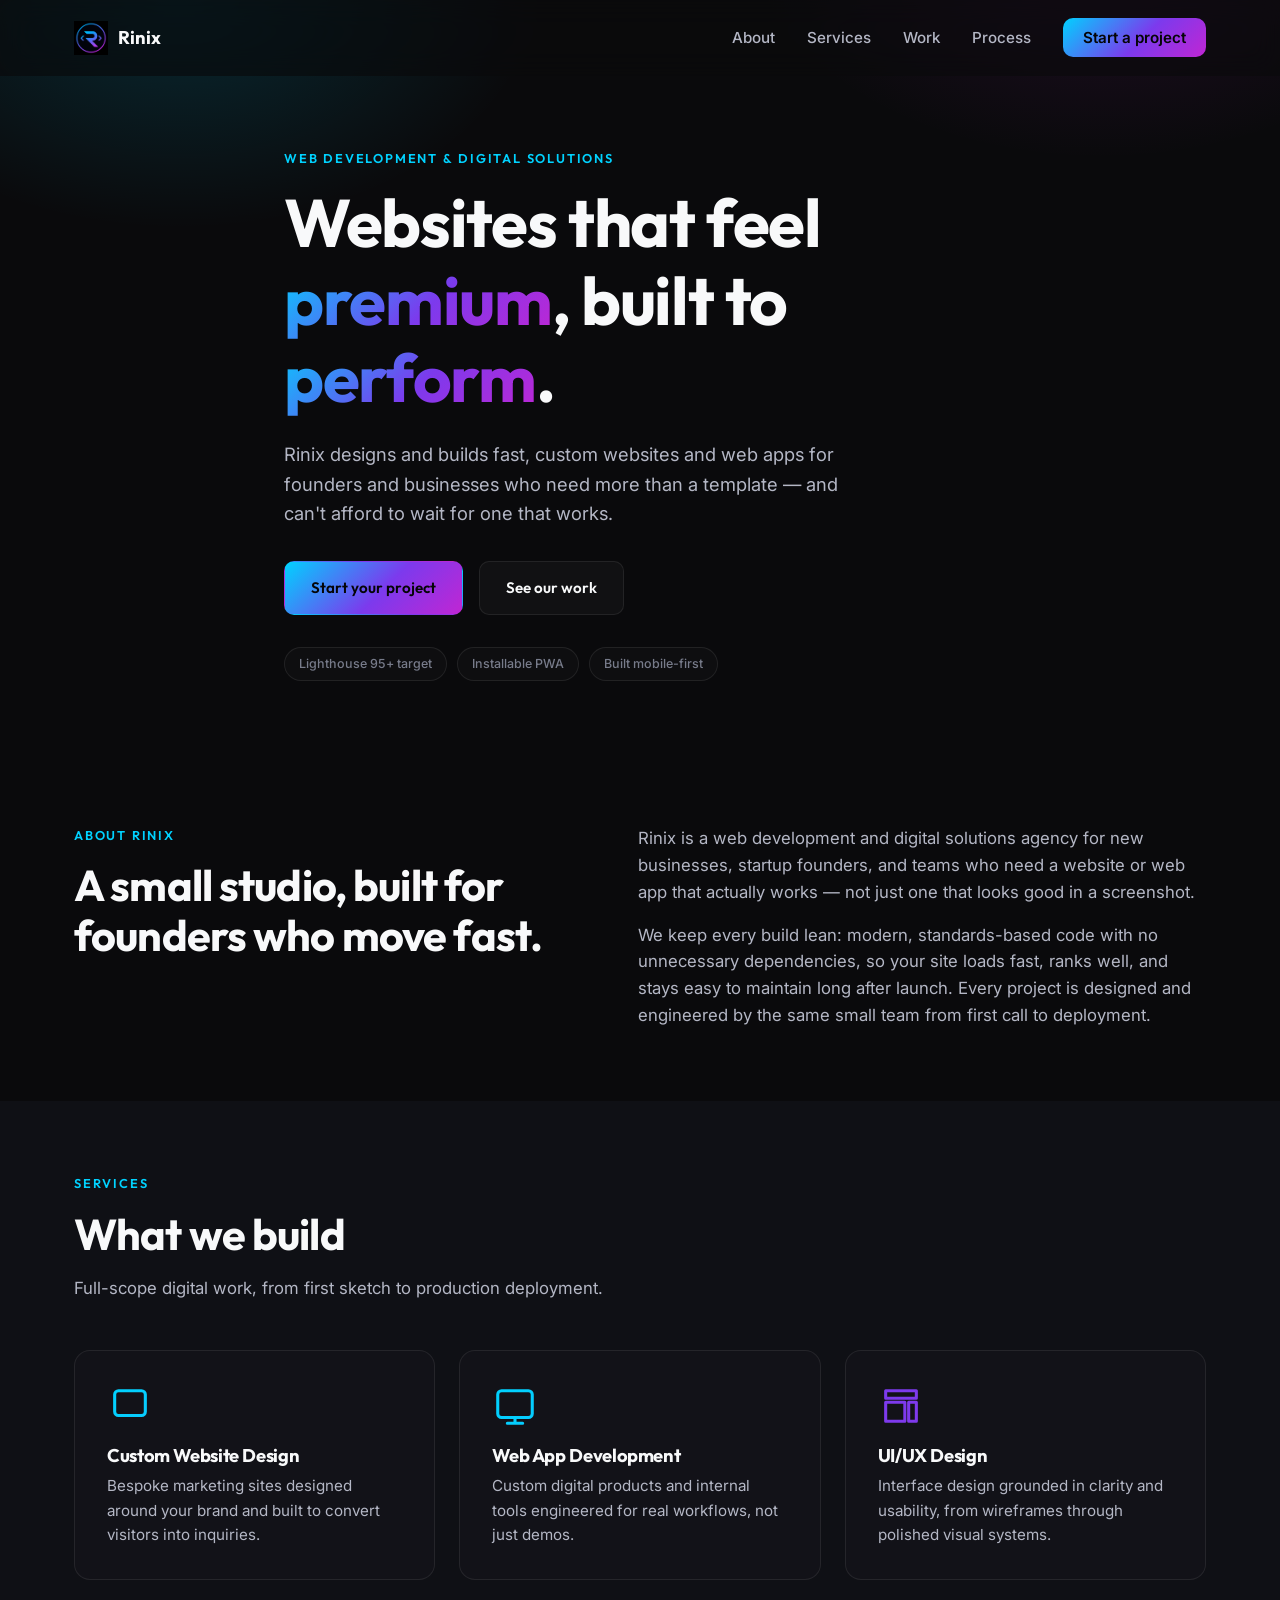
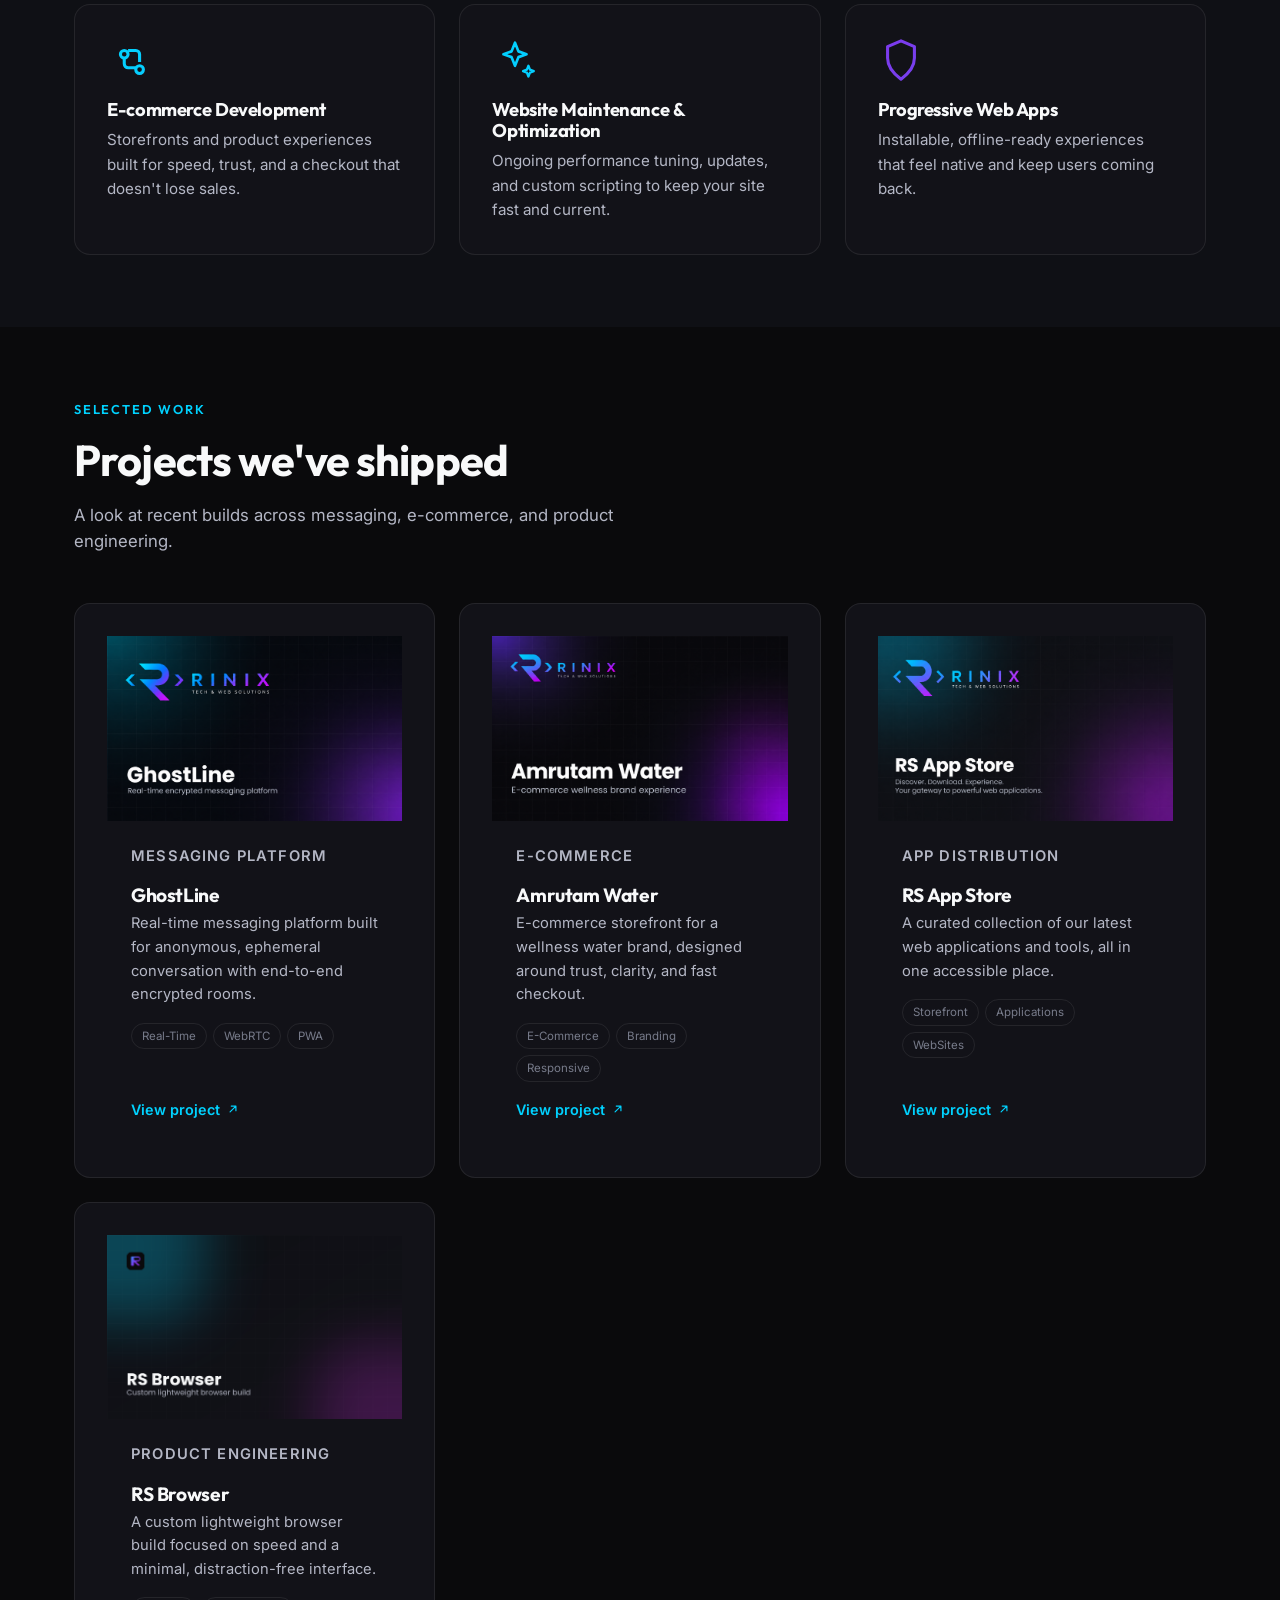
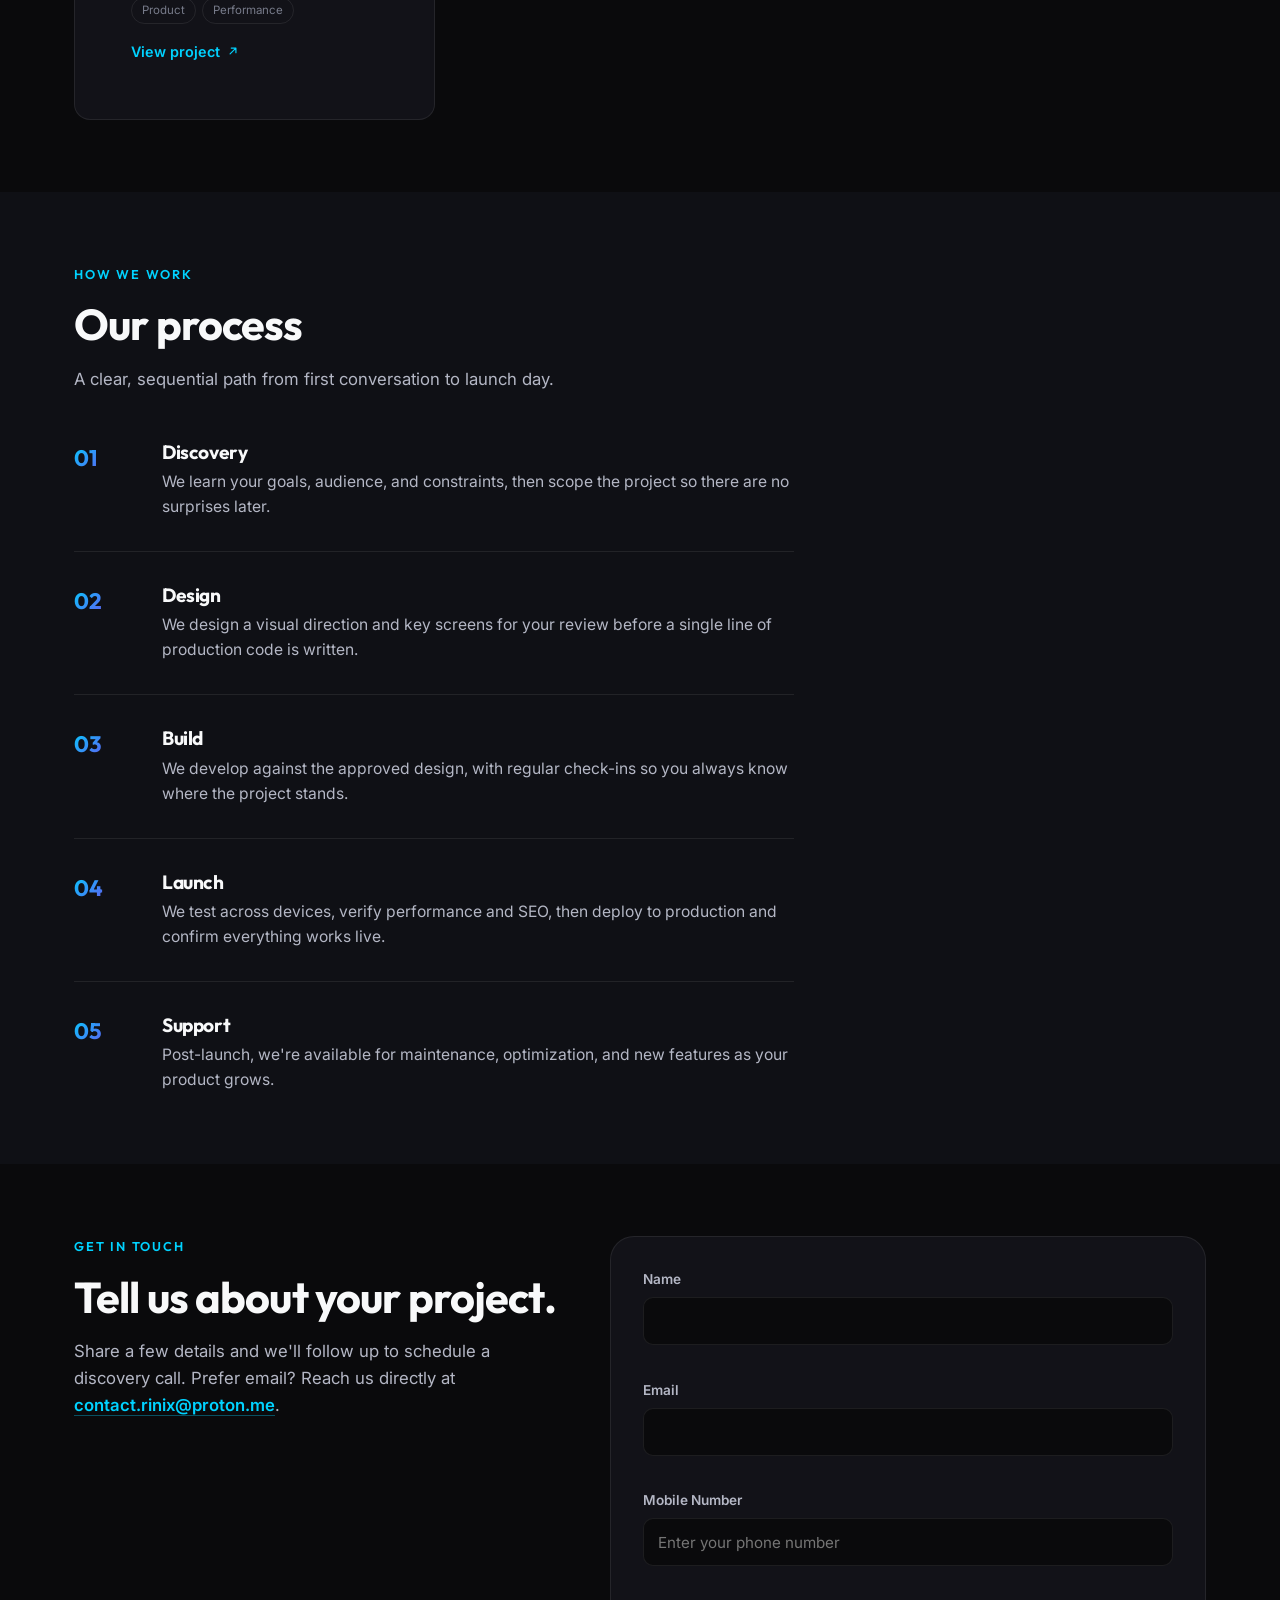
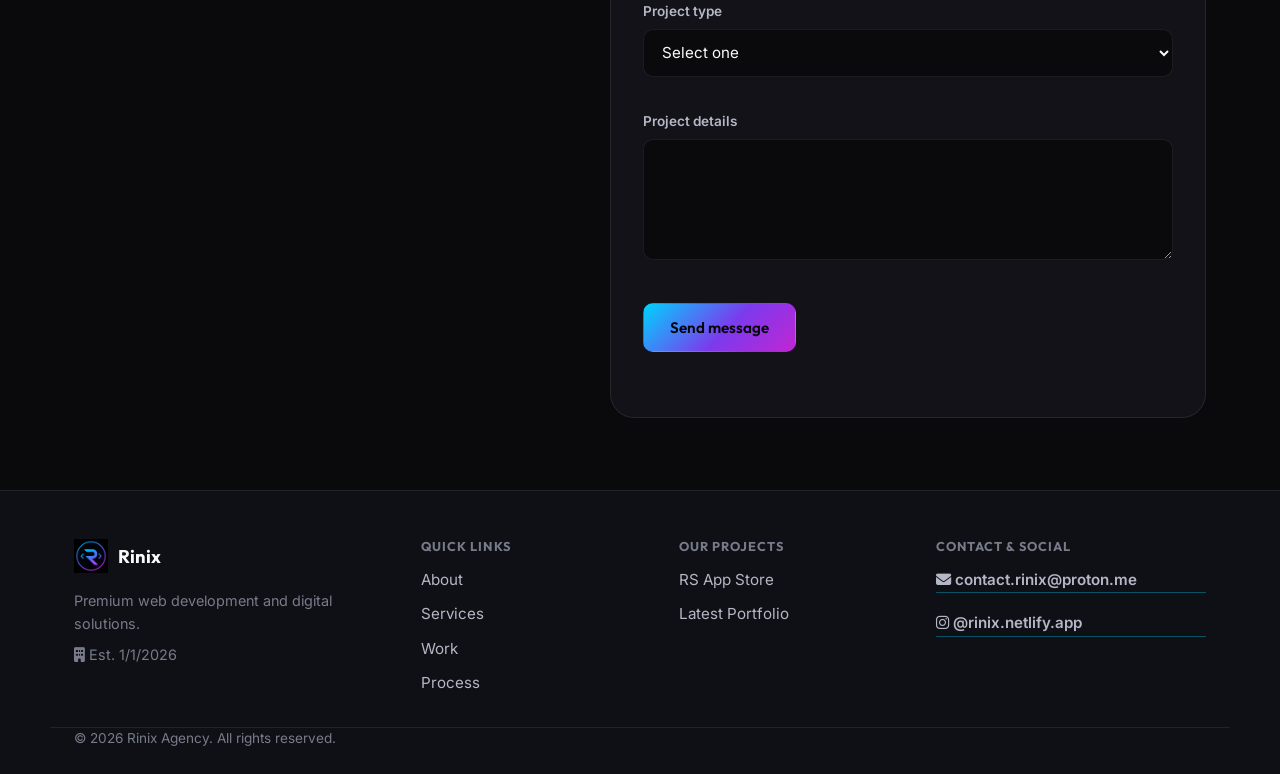
==== index.html @ cf81186e "Remove 'Home' link from navigation menu Removed the 'Home' link from the navigation menu." ====
<!DOCTYPE html>
<html lang="en">
<head>
<meta charset="UTF-8">
<meta name="viewport" content="width=device-width, initial-scale=1, viewport-fit=cover">
<title>Rinix Agency | Premium Web Development and Digital Solutions</title>
<meta name="description" content="Rinix builds premium websites, web apps, and digital products for startups and growing businesses. Custom design, fast builds, real results.">
<link rel="canonical" href="https://rinix.netlify.app/">
<meta name="theme-color" content="#0A0A0C">
<meta name="color-scheme" content="dark">
<meta name="robots" content="index, follow, max-image-preview:large">
<meta name="author" content="Rinix Agency">
<meta name="keywords" content="web development agency, custom web design, UI UX design, e-commerce development, web app development, website maintenance">

<!-- Open Graph -->
<meta property="og:type" content="website">
<meta property="og:title" content="Rinix Agency | Premium Web Development and Digital Solutions">
<meta property="og:description" content="Rinix builds premium websites, web apps, and digital products for startups and growing businesses. Custom design, fast builds, real results.">
<meta property="og:image" content="https://rinix.netlify.app/og-image.png">
<meta property="og:image:width" content="1200">
<meta property="og:image:height" content="630">
<meta property="og:url" content="https://rinix.netlify.app/">
<meta property="og:site_name" content="Rinix Agency">

<!-- Twitter -->
<meta name="twitter:card" content="summary_large_image">
<meta name="twitter:title" content="Rinix Agency | Premium Web Development and Digital Solutions">
<meta name="twitter:description" content="Rinix builds premium websites, web apps, and digital products for startups and growing businesses.">
<meta name="twitter:image" content="https://rinix.netlify.app/og-image.png">

<!-- PWA -->
<link rel="manifest" href="manifest.json">
<link rel="icon" href="favicon.ico" sizes="any">
<link rel="icon" type="image/png" href="icon-192.png" sizes="192x192">
<link rel="apple-touch-icon" href="icon-192.png">

<!-- Analytics slots (fill in production IDs before deploy) -->
<!-- <script async src="https://www.googletagmanager.com/gtag/js?id=G-XXXXXXX"></script> -->
<!-- <meta name="google-site-verification" content="PASTE_SEARCH_CONSOLE_CODE_HERE"> -->

<!-- Fonts -->
<link rel="preconnect" href="https://fonts.googleapis.com">
<link rel="preconnect" href="https://fonts.gstatic.com" crossorigin>
<link href="https://fonts.googleapis.com/css2?family=Outfit:wght@400;500;600;700;800&family=Inter:wght@400;500;600&display=swap" rel="stylesheet">
<!-- Font Awesome for Premium Icons -->
<link rel="stylesheet" href="https://cdnjs.cloudflare.com/ajax/libs/font-awesome/6.4.0/css/all.min.css">

<link rel="stylesheet" href="style.css">
<link rel="stylesheet" href="responsive.css">

<!-- Organization Schema -->
<script type="application/ld+json">
{
  "@context": "https://schema.org",
  "@type": "Organization",
  "name": "Rinix Agency",
  "url": "https://rinix.netlify.app/",
  "logo": "https://rinix.netlify.app/logo.png",
  "description": "Premium web development and digital solutions agency building custom websites, web apps, and e-commerce platforms.",
  "email": "contact.rinix@proton.me",
  "sameAs": []
}
</script>

<!-- Service Schema -->
<script type="application/ld+json">
{
  "@context": "https://schema.org",
  "@type": "Service",
  "serviceType": "Web Development and Digital Design",
  "provider": {
    "@type": "Organization",
    "name": "Rinix Agency"
  },
  "areaServed": "Worldwide",
  "description": "Custom website design, web app development, UI/UX design, e-commerce platforms, and website maintenance for businesses and startups.",
  "hasOfferCatalog": {
    "@type": "OfferCatalog",
    "name": "Rinix Services",
    "itemListElement": [
      { "@type": "Offer", "itemOffered": { "@type": "Service", "name": "Custom Website Design" } },
      { "@type": "Offer", "itemOffered": { "@type": "Service", "name": "Web App Development" } },
      { "@type": "Offer", "itemOffered": { "@type": "Service", "name": "UI/UX Design" } },
      { "@type": "Offer", "itemOffered": { "@type": "Service", "name": "E-commerce Development" } },
      { "@type": "Offer", "itemOffered": { "@type": "Service", "name": "Website Maintenance & Optimization" } }
    ]
  }
}
</script>

<!-- FAQ Schema -->
<script type="application/ld+json">
{
  "@context": "https://schema.org",
  "@type": "FAQPage",
  "mainEntity": [
    {
      "@type": "Question",
      "name": "How long does a typical project take?",
      "acceptedAnswer": { "@type": "Answer", "text": "Most marketing websites take two to four weeks. Custom web apps and e-commerce platforms typically run four to eight weeks depending on scope." }
    },
    {
      "@type": "Question",
      "name": "Does Rinix offer ongoing maintenance after launch?",
      "acceptedAnswer": { "@type": "Answer", "text": "Yes. Rinix offers ongoing maintenance, performance optimization, and custom scripting after your site or app goes live." }
    },
    {
      "@type": "Question",
      "name": "What technologies does Rinix build with?",
      "acceptedAnswer": { "@type": "Answer", "text": "Rinix builds with modern, lightweight, standards-based technology chosen for each project's needs, prioritizing speed, accessibility, and long-term maintainability." }
    },
    {
      "@type": "Question",
      "name": "How do I start a project with Rinix?",
      "acceptedAnswer": { "@type": "Answer", "text": "Reach out through the contact form or email contact.rinix@proton.me with a short description of your project, and Rinix will follow up to schedule a discovery call." }
    }
  ]
}
</script>
</head>
<body>

<a class="skip-link" href="#main">Skip to main content</a>

<!-- ===== NAVIGATION ===== -->
<header class="site-header" id="site-header">
  <nav class="navbar" aria-label="Primary navigation">
    <a href="#top" class="brand" aria-label="Rinix Agency home">
      <img src="logo.png" alt="Rinix logo" class="brand-mark" width="34" height="34">
      <span class="brand-word">Rinix</span>
    </a>

    <button class="nav-toggle" id="navToggle" aria-expanded="false" aria-controls="navMenu" aria-label="Open menu">
      <span></span><span></span><span></span>
    </button>

    <ul class="nav-menu" id="navMenu">
      <li><a href="#about" class="nav-link">About</a></li>
      <li><a href="#services" class="nav-link">Services</a></li>
      <li><a href="#work" class="nav-link">Work</a></li>
      <li><a href="#process" class="nav-link">Process</a></li>
      <li><a href="#contact" class="nav-link nav-cta">Start a project</a></li>
    </ul>
  </nav>
</header>

<main id="main">

<!-- ===== HERO ===== -->
<section class="hero" id="top">
  <div class="hero-glow" aria-hidden="true"></div>
  <div class="container hero-inner">
    <p class="eyebrow reveal">Web development &amp; digital solutions</p>
    <h1 class="hero-title reveal">
      Websites that feel <span class="gradient-text">premium</span>,
      built to <span class="gradient-text">perform</span>.
    </h1>
    <p class="hero-sub reveal">
      Rinix designs and builds fast, custom websites and web apps for founders
      and businesses who need more than a template &mdash; and can't afford to wait
      for one that works.
    </p>
    <div class="hero-actions reveal">
      <a href="#contact" class="btn btn-primary">Start your project</a>
      <a href="#work" class="btn btn-secondary">See our work</a>
    </div>
    <div class="hero-meta reveal" aria-label="Build quality indicators">
      <span class="meta-pill">Lighthouse 95+ target</span>
      <span class="meta-pill">Installable PWA</span>
      <span class="meta-pill">Built mobile-first</span>
    </div>
  </div>
</section>

<!-- ===== ABOUT ===== -->
<section class="section" id="about">
  <div class="container about-grid">
    <div class="reveal">
      <p class="eyebrow">About Rinix</p>
      <h2 class="section-title">A small studio, built for founders who move fast.</h2>
    </div>
    <div class="about-copy reveal">
      <p>
        Rinix is a web development and digital solutions agency for new
         businesses, startup founders, and teams who need a website or
        web app that actually works &mdash; not just one that looks good in a
        screenshot.
      </p>
      <p>
        We keep every build lean: modern, standards-based code with no
        unnecessary dependencies, so your site loads fast, ranks well, and
        stays easy to maintain long after launch. Every project is designed
        and engineered by the same small team from first call to
        deployment.
      </p>
    </div>
  </div>
</section>

<!-- ===== SERVICES ===== -->
<section class="section section-alt" id="services">
  <div class="container">
    <div class="section-head reveal">
      <p class="eyebrow">Services</p>
      <h2 class="section-title">What we build</h2>
      <p class="section-sub">Full-scope digital work, from first sketch to production deployment.</p>
    </div>

    <div class="grid services-grid">
      <article class="card service-card reveal">
        <div class="card-icon" aria-hidden="true">
          <svg viewBox="0 0 24 24" fill="none"><path d="M4 6a2 2 0 012-2h12a2 2 0 012 2v9a2 2 0 01-2 2H6a2 2 0 01-2-2V6z" stroke="url(#g1)" stroke-width="1.6"/><path d="M2 20h20" stroke="url(#g1)" stroke-width="1.6" stroke-linecap="round"/><defs><linearGradient id="g1" x1="0" y1="0" x2="24" y2="24"><stop stop-color="#00D2FF"/><stop offset="1" stop-color="#C026D3"/></linearGradient></defs></svg>
        </div>
        <h3>Custom Website Design</h3>
        <p>Bespoke marketing sites designed around your brand and built to convert visitors into inquiries.</p>
      </article>

      <article class="card service-card reveal">
        <div class="card-icon" aria-hidden="true">
          <svg viewBox="0 0 24 24" fill="none"><rect x="3" y="4" width="18" height="14" rx="2" stroke="url(#g2)" stroke-width="1.6"/><path d="M8 21h8M12 18v3" stroke="url(#g2)" stroke-width="1.6" stroke-linecap="round"/><defs><linearGradient id="g2" x1="0" y1="0" x2="24" y2="24"><stop stop-color="#00D2FF"/><stop offset="1" stop-color="#7C3AED"/></linearGradient></defs></svg>
        </div>
        <h3>Web App Development</h3>
        <p>Custom digital products and internal tools engineered for real workflows, not just demos.</p>
      </article>

      <article class="card service-card reveal">
        <div class="card-icon" aria-hidden="true">
          <svg viewBox="0 0 24 24" fill="none"><path d="M4 4h16v4H4zM4 10h10v10H4zM16 10h4v10h-4z" stroke="url(#g3)" stroke-width="1.6" stroke-linejoin="round"/><defs><linearGradient id="g3" x1="0" y1="0" x2="24" y2="24"><stop stop-color="#7C3AED"/><stop offset="1" stop-color="#C026D3"/></linearGradient></defs></svg>
        </div>
        <h3>UI/UX Design</h3>
        <p>Interface design grounded in clarity and usability, from wireframes through polished visual systems.</p>
      </article>

      <article class="card service-card reveal">
        <div class="card-icon" aria-hidden="true">
          <svg viewBox="0 0 24 24" fill="none"><circle cx="9" cy="9" r="2" stroke="url(#g4)" stroke-width="1.6"/><circle cx="17" cy="17" r="2" stroke="url(#g4)" stroke-width="1.6"/><path d="M9 11v3a2 2 0 002 2h4M17 13V9a2 2 0 00-2-2h-4" stroke="url(#g4)" stroke-width="1.6"/><defs><linearGradient id="g4" x1="0" y1="0" x2="24" y2="24"><stop stop-color="#00D2FF"/><stop offset="1" stop-color="#C026D3"/></linearGradient></defs></svg>
        </div>
        <h3>E-commerce Development</h3>
        <p>Storefronts and product experiences built for speed, trust, and a checkout that doesn't lose sales.</p>
      </article>

      <article class="card service-card reveal">
        <div class="card-icon" aria-hidden="true">
          <svg viewBox="0 0 24 24" fill="none"><path d="M12 3l1.8 4.5L18 9l-4.2 1.5L12 15l-1.8-4.5L6 9l4.2-1.5L12 3z" stroke="url(#g5)" stroke-width="1.4" stroke-linejoin="round"/><path d="M19 15l.8 2 2 .8-2 .8-.8 2-.8-2-2-.8 2-.8.8-2z" stroke="url(#g5)" stroke-width="1.2" stroke-linejoin="round"/><defs><linearGradient id="g5" x1="0" y1="0" x2="24" y2="24"><stop stop-color="#00D2FF"/><stop offset="1" stop-color="#7C3AED"/></linearGradient></defs></svg>
        </div>
        <h3>Website Maintenance &amp; Optimization</h3>
        <p>Ongoing performance tuning, updates, and custom scripting to keep your site fast and current.</p>
      </article>

      <article class="card service-card reveal">
        <div class="card-icon" aria-hidden="true">
          <svg viewBox="0 0 24 24" fill="none"><path d="M12 2l7 3v6c0 5-3.5 8.5-7 11-3.5-2.5-7-6-7-11V5l7-3z" stroke="url(#g6)" stroke-width="1.6" stroke-linejoin="round"/><defs><linearGradient id="g6" x1="0" y1="0" x2="24" y2="24"><stop stop-color="#7C3AED"/><stop offset="1" stop-color="#00D2FF"/></linearGradient></defs></svg>
        </div>
        <h3>Progressive Web Apps</h3>
        <p>Installable, offline-ready experiences that feel native and keep users coming back.</p>
      </article>
    </div>
  </div>
</section>

<!-- ===== PORTFOLIO ===== -->
<section class="section" id="work">
  <div class="container">
    <div class="section-head reveal">
      <p class="eyebrow">Selected work</p>
      <h2 class="section-title">Projects we've shipped</h2>
      <p class="section-sub">A look at recent builds across messaging, e-commerce, and product engineering.</p>
    </div>

    <div class="grid portfolio-grid" id="portfolioGrid">
      <!-- Rendered by app.js from the portfolioProjects data array -->
    </div>
  </div>
</section>

<!-- ===== PROCESS ===== -->
<section class="section section-alt" id="process">
  <div class="container">
    <div class="section-head reveal">
      <p class="eyebrow">How we work</p>
      <h2 class="section-title">Our process</h2>
      <p class="section-sub">A clear, sequential path from first conversation to launch day.</p>
    </div>

    <ol class="process-list">
      <li class="process-step reveal">
        <span class="step-index">01</span>
        <div>
          <h3>Discovery</h3>
          <p>We learn your goals, audience, and constraints, then scope the project so there are no surprises later.</p>
        </div>
      </li>
      <li class="process-step reveal">
        <span class="step-index">02</span>
        <div>
          <h3>Design</h3>
          <p>We design a visual direction and key screens for your review before a single line of production code is written.</p>
        </div>
      </li>
      <li class="process-step reveal">
        <span class="step-index">03</span>
        <div>
          <h3>Build</h3>
          <p>We develop against the approved design, with regular check-ins so you always know where the project stands.</p>
        </div>
      </li>
      <li class="process-step reveal">
        <span class="step-index">04</span>
        <div>
          <h3>Launch</h3>
          <p>We test across devices, verify performance and SEO, then deploy to production and confirm everything works live.</p>
        </div>
      </li>
      <li class="process-step reveal">
        <span class="step-index">05</span>
        <div>
          <h3>Support</h3>
          <p>Post-launch, we're available for maintenance, optimization, and new features as your product grows.</p>
        </div>
      </li>
    </ol>
  </div>
</section>

<!-- ===== CONTACT ===== -->
<section class="section" id="contact">
  <div class="container contact-grid">
    <div class="reveal">
      <p class="eyebrow">Get in touch</p>
      <h2 class="section-title">Tell us about your project.</h2>
      <p class="section-sub">
        Share a few details and we'll follow up to schedule a discovery call.
        Prefer email? Reach us directly at
        <a class="inline-link" href="mailto:contact.rinix@proton.me">contact.rinix@proton.me</a>.
      </p>
    </div>

<form class="contact-form reveal" id="contactForm" name="contact" method="POST" data-netlify="true" novalidate>
  
  <!-- Netlify ke liye zaroori hidden field -->
  <input type="hidden" name="form-name" value="contact">

  <!-- Hidden honeypot field for spam protection (optional) -->
  <div style="position: absolute; left: -9999px;" aria-hidden="true">
    <input type="text" name="_gotcha" tabindex="-1" autocomplete="off" />
  </div>

  <div class="form-row">
    <label for="cf-name">Name</label>
    <input type="text" id="cf-name" name="name" autocomplete="name" required aria-required="true">
    <span class="field-error" id="err-name" role="alert"></span>
  </div>

  <div class="form-row">
    <label for="cf-email">Email</label>
    <input type="email" id="cf-email" name="email" autocomplete="email" required aria-required="true">
    <span class="field-error" id="err-email" role="alert"></span>
  </div>

  <div class="form-row">
    <label for="cf-phone">Mobile Number</label>
    <input type="tel" id="cf-phone" name="phone" autocomplete="tel" placeholder="Enter your phone number" required aria-required="true">
    <span class="field-error" id="err-phone" role="alert"></span>
  </div>

  <div class="form-row">
    <label for="cf-project">Project type</label>
    <select id="cf-project" name="project" required aria-required="true">
      <option value="" disabled selected>Select one</option>
      <option value="Website">Custom website</option>
      <option value="Web App">Web app</option>
      <option value="UI/UX">UI/UX design</option>
      <option value="E-commerce">E-commerce platform</option>
      <option value="Maintenance">Maintenance / optimization</option>
      <option value="Other">Other</option>
    </select>
    <span class="field-error" id="err-project" role="alert"></span>
  </div>

  <div class="form-row">
    <label for="cf-message">Project details</label>
    <textarea id="cf-message" name="message" rows="5" required aria-required="true"></textarea>
    <span class="field-error" id="err-message" role="alert"></span>
  </div>

  <button type="submit" class="btn btn-primary form-submit">Send message</button>

  <p class="form-status" id="formStatus" role="status" aria-live="polite"></p>
</form>

  </div>
</section>

</main>

<!-- ===== FOOTER ===== -->
<!-- ===== FOOTER ===== -->
<footer class="site-footer">
  <div class="container footer-grid">
    
    <!-- 1. Brand & Details -->
    <div class="footer-brand">
      <a href="#top" class="brand" aria-label="Rinix Agency home">
        <img src="logo.png" alt="Rinix logo" class="brand-mark" width="28" height="28">
        <span class="brand-word">Rinix</span>
      </a>
      <p class="footer-tag">Premium web development and digital solutions.</p>
      <p class="footer-tag" style="margin-top: 8px;">
        <i class="fa-solid fa-building"></i> Est. 1/1/2026
      </p>
    </div>

    <!-- 2. Quick Links -->
    <nav class="footer-nav" aria-label="Quick links">
      <h4>Quick Links</h4>
      <a href="#about">About</a>
      <a href="#services">Services</a>
      <a href="#work">Work</a>
      <a href="#process">Process</a>
    </nav>

    <!-- 3. Projects & Portfolio -->
    <nav class="footer-nav" aria-label="Our Projects">
      <h4>Our Projects</h4>
      <a href="https://rs-appstore.blogspot.com" target="_blank" rel="noopener noreferrer">RS App Store</a>
      <a href="https://rehansandhi181.blogspot.com" target="_blank" rel="noopener noreferrer">Latest Portfolio</a>
    </nav>

    <!-- 4. Contact & Social -->
    <div class="footer-contact">
      <h4>Contact & Social</h4>
      <a class="inline-link" href="mailto:contact.rinix@proton.me">
        <i class="fa-solid fa-envelope"></i> contact.rinix@proton.me
      </a>
      <a class="inline-link" href="https://instagram.com/rinix.netlify.app" target="_blank" rel="noopener noreferrer" style="margin-top: 8px;">
        <i class="fa-brands fa-instagram"></i> @rinix.netlify.app
      </a>
    </div>

  </div>
  
  <!-- Copyright & All Rights Reserved -->
  <div class="container footer-bottom">
    <p>&copy; <span id="year">2026</span> Rinix Agency. All rights reserved.</p>
  </div>
</footer>


<!-- index.html mein -->
<div class="install-toast" id="installToast" hidden>
  <span>Install Rinix as an app for faster access.</span>
  <button id="installBtn" class="btn btn-secondary btn-sm">Install</button>
  <button id="installDismiss" class="toast-dismiss" aria-label="Dismiss">
    <i class="fa-solid fa-xmark"></i>
  </button>
</div>


<script src="app.js"></script>
<script src="sw-register.js"></script>
</body>
</html>
---- style.css ----
/* ===================================================================
   RINIX AGENCY — CORE STYLESHEET
   =================================================================== */

:root {
  /* Colors */
  --bg-primary: #0A0A0C;
  --bg-secondary: #0F1015;
  --card-bg: #121218;
  --elevated: #181923;
  --accent-blue: #00D2FF;
  --accent-violet: #7C3AED;
  --accent-magenta: #C026D3;
  --text-primary: #F8F9FA;
  --text-secondary: #B4B7C5;
  --text-muted: #777B8A;
  --border-subtle: rgba(255, 255, 255, 0.08);
  --border-accent: rgba(0, 210, 255, 0.35);
  --gradient-brand: linear-gradient(135deg, var(--accent-blue) 0%, var(--accent-violet) 55%, var(--accent-magenta) 100%);

  /* Type */
  --font-display: 'Outfit', 'Inter', system-ui, sans-serif;
  --font-body: 'Inter', 'Outfit', system-ui, sans-serif;

  /* Spacing scale */
  --space-1: 0.5rem;
  --space-2: 1rem;
  --space-3: 1.5rem;
  --space-4: 2rem;
  --space-5: 3rem;
  --space-6: 4.5rem;
  --space-7: 7rem;

  /* Layout */
  --max-width: 1180px;
  --radius-sm: 10px;
  --radius-md: 16px;
  --radius-lg: 24px;
  --header-h: 76px;

  --ease: cubic-bezier(0.22, 1, 0.36, 1);
}

/* ---------- Reset ---------- */
*, *::before, *::after { box-sizing: border-box; }
html { scroll-behavior: smooth; }
@media (prefers-reduced-motion: reduce) {
  html { scroll-behavior: auto; }
  *, *::before, *::after {
    animation-duration: 0.01ms !important;
    animation-iteration-count: 1 !important;
    transition-duration: 0.01ms !important;
    scroll-behavior: auto !important;
  }
}

body {
  margin: 0;
  background: var(--bg-primary);
  color: var(--text-primary);
  font-family: var(--font-body);
  font-size: 16px;
  line-height: 1.6;
  -webkit-font-smoothing: antialiased;
}

h1, h2, h3, h4 {
  font-family: var(--font-display);
  font-weight: 700;
  line-height: 1.15;
  margin: 0;
  letter-spacing: -0.02em;
}

p { margin: 0; }
a { color: inherit; text-decoration: none; }
img { max-width: 100%; display: block; }
button { font-family: inherit; cursor: pointer; }
ul, ol { margin: 0; padding: 0; list-style: none; }

:focus-visible {
  outline: 2px solid var(--accent-blue);
  outline-offset: 3px;
  border-radius: 4px;
}

.skip-link {
  position: absolute;
  left: -999px;
  top: 0;
  background: var(--accent-blue);
  color: #000;
  padding: 10px 16px;
  z-index: 1000;
  border-radius: 0 0 8px 0;
  font-weight: 600;
}
.skip-link:focus { left: 0; }

.container {
  max-width: var(--max-width);
  margin: 0 auto;
  padding: 0 var(--space-3);
}

.gradient-text {
  background: var(--gradient-brand);
  -webkit-background-clip: text;
  background-clip: text;
  color: transparent;
}

.eyebrow {
  font-family: var(--font-display);
  font-size: 0.8rem;
  font-weight: 600;
  letter-spacing: 0.14em;
  text-transform: uppercase;
  color: var(--accent-blue);
  margin: 0 0 var(--space-2);
}

/* ---------- Buttons ---------- */
.btn {
  display: inline-flex;
  align-items: center;
  justify-content: center;
  gap: 8px;
  padding: 14px 26px;
  border-radius: var(--radius-sm);
  font-family: var(--font-display);
  font-weight: 600;
  font-size: 0.95rem;
  border: 1px solid transparent;
  transition: transform 0.25s var(--ease), box-shadow 0.25s var(--ease), border-color 0.25s var(--ease), background 0.25s var(--ease);
  min-height: 48px;
  white-space: nowrap;
}
.btn-primary {
  background: var(--gradient-brand);
  color: #050507;
}
.btn-primary:hover {
  box-shadow: 0 8px 30px -8px rgba(0, 210, 255, 0.5);
  transform: translateY(-2px);
}
.btn-secondary {
  background: rgba(255, 255, 255, 0.03);
  color: var(--text-primary);
  border-color: var(--border-subtle);
}
.btn-secondary:hover {
  border-color: var(--border-accent);
  background: rgba(0, 210, 255, 0.06);
}
.btn-sm { padding: 10px 16px; min-height: 40px; font-size: 0.85rem; }

/* ---------- Header / Nav ---------- */
.site-header {
  position: fixed;
  top: 0; left: 0; right: 0;
  z-index: 500;
  height: var(--header-h);
  display: flex;
  align-items: center;
  background: rgba(10, 10, 12, 0.7);
  backdrop-filter: blur(14px) saturate(140%);
  -webkit-backdrop-filter: blur(14px) saturate(140%);
  border-bottom: 1px solid transparent;
  transition: border-color 0.3s var(--ease), background 0.3s var(--ease);
}
.site-header.scrolled {
  border-bottom-color: var(--border-subtle);
  background: rgba(10, 10, 12, 0.88);
}

.navbar {
  width: 100%;
  max-width: var(--max-width);
  margin: 0 auto;
  padding: 0 var(--space-3);
  display: flex;
  align-items: center;
  justify-content: space-between;
}

.brand {
  display: inline-flex;
  align-items: center;
  gap: 10px;
  font-family: var(--font-display);
  font-weight: 700;
  font-size: 1.15rem;
}
.brand-mark { width: 34px; height: 34px; }

.nav-menu {
  display: flex;
  align-items: center;
  gap: var(--space-4);
}
.nav-link {
  font-size: 0.95rem;
  font-weight: 500;
  color: var(--text-secondary);
  position: relative;
  padding: 6px 0;
  transition: color 0.2s var(--ease);
}
.nav-link:hover { color: var(--text-primary); }
.nav-link::after {
  content: "";
  position: absolute;
  left: 0; bottom: 0;
  width: 0; height: 2px;
  background: var(--gradient-brand);
  transition: width 0.25s var(--ease);
}
.nav-link:hover::after { width: 100%; }
.nav-cta {
  background: var(--gradient-brand);
  color: #050507 !important;
  padding: 10px 20px;
  border-radius: var(--radius-sm);
  font-weight: 600;
}
.nav-cta::after { display: none; }

.nav-toggle {
  display: none;
  flex-direction: column;
  justify-content: center;
  gap: 5px;
  width: 44px;
  height: 44px;
  background: transparent;
  border: 1px solid var(--border-subtle);
  border-radius: var(--radius-sm);
}
.nav-toggle span {
  display: block;
  width: 20px;
  height: 2px;
  margin: 0 auto;
  background: var(--text-primary);
  transition: transform 0.25s var(--ease), opacity 0.25s var(--ease);
}
.nav-toggle[aria-expanded="true"] span:nth-child(1) { transform: translateY(7px) rotate(45deg); }
.nav-toggle[aria-expanded="true"] span:nth-child(2) { opacity: 0; }
.nav-toggle[aria-expanded="true"] span:nth-child(3) { transform: translateY(-7px) rotate(-45deg); }

/* ---------- Hero ---------- */
.hero {
  position: relative;
  padding: calc(var(--header-h) + var(--space-6)) 0 var(--space-6);
  overflow: hidden;
}
.hero-glow {
  position: absolute;
  inset: -20% -10% auto -10%;
  height: 700px;
  background:
    radial-gradient(600px 400px at 20% 20%, rgba(0, 210, 255, 0.16), transparent 60%),
    radial-gradient(600px 400px at 80% 10%, rgba(192, 38, 211, 0.14), transparent 60%);
  pointer-events: none;
  z-index: 0;
}
.hero-inner { position: relative; z-index: 1; max-width: 760px; }
.hero-title {
  font-size: clamp(2.4rem, 5.5vw, 4.2rem);
  margin-bottom: var(--space-3);
}
.hero-sub {
  font-size: 1.15rem;
  color: var(--text-secondary);
  max-width: 560px;
  margin-bottom: var(--space-4);
}
.hero-actions {
  display: flex;
  gap: var(--space-2);
  flex-wrap: wrap;
  margin-bottom: var(--space-4);
}
.hero-meta {
  display: flex;
  gap: 10px;
  flex-wrap: wrap;
}
.meta-pill {
  font-size: 0.78rem;
  font-weight: 500;
  color: var(--text-muted);
  border: 1px solid var(--border-subtle);
  padding: 6px 14px;
  border-radius: 999px;
  background: rgba(255, 255, 255, 0.02);
}

/* ---------- Sections ---------- */
.section { padding: var(--space-6) 0; }
.section-alt { background: var(--bg-secondary); }
.section-title {
  font-size: clamp(1.9rem, 3.6vw, 2.7rem);
  margin-bottom: var(--space-2);
}
.section-sub {
  color: var(--text-secondary);
  font-size: 1.05rem;
  max-width: 560px;
}
.section-head { margin-bottom: var(--space-5); max-width: 640px; }

.about-grid {
  display: grid;
  grid-template-columns: 1fr 1.1fr;
  gap: var(--space-5);
  align-items: start;
}
.about-copy p { color: var(--text-secondary); margin-bottom: var(--space-2); font-size: 1.05rem; }
.about-copy p:last-child { margin-bottom: 0; }

/* ---------- Grid / Cards ---------- */
.grid { display: grid; gap: var(--space-3); }
.services-grid { grid-template-columns: repeat(3, 1fr); }

.card {
  background: var(--card-bg);
  border: 1px solid var(--border-subtle);
  border-radius: var(--radius-md);
  padding: var(--space-4);
  transition: transform 0.3s var(--ease), border-color 0.3s var(--ease), background 0.3s var(--ease);
}
.card:hover {
  transform: translateY(-4px);
  border-color: var(--border-accent);
  background: var(--elevated);
}
.card-icon {
  width: 46px; height: 46px;
  margin-bottom: var(--space-2);
}
.card-icon svg { width: 100%; height: 100%; }
.service-card h3 { font-size: 1.15rem; margin-bottom: 8px; }
.service-card p { color: var(--text-secondary); font-size: 0.95rem; }

/* ---------- Portfolio ---------- */
.portfolio-grid { grid-template-columns: repeat(3, 1fr); }
.portfolio-card {
  background: var(--card-bg);
  border: 1px solid var(--border-subtle);
  border-radius: var(--radius-md);
  overflow: hidden;
  display: flex;
  flex-direction: column;
  transition: transform 0.3s var(--ease), border-color 0.3s var(--ease);
}
.portfolio-card:hover { transform: translateY(-4px); border-color: var(--border-accent); }
.portfolio-thumb {
  aspect-ratio: 16 / 10;
  width: 100%;
  overflow: hidden;
  background: var(--elevated);
}
.portfolio-thumb img {
  width: 100%; height: 100%;
  object-fit: cover;
  transition: transform 0.5s var(--ease);
}
.portfolio-card:hover .portfolio-thumb img { transform: scale(1.06); }
.portfolio-body { padding: var(--space-3); flex: 1; display: flex; flex-direction: column; }
.portfolio-category {
  font-size: 0.72rem;
  font-weight: 600;
  letter-spacing: 0.08em;
  text-transform: uppercase;
  color: var(--accent-blue);
  margin-bottom: 6px;
}
.portfolio-body h3 { font-size: 1.2rem; margin-bottom: 6px; }
.portfolio-body p { color: var(--text-secondary); font-size: 0.92rem; margin-bottom: var(--space-2); }
.portfolio-tags { display: flex; flex-wrap: wrap; gap: 6px; margin-bottom: var(--space-2); }
.tag {
  font-size: 0.72rem;
  color: var(--text-muted);
  border: 1px solid var(--border-subtle);
  padding: 3px 10px;
  border-radius: 999px;
}
.portfolio-link {
  margin-top: auto;
  font-size: 0.9rem;
  font-weight: 600;
  color: var(--accent-blue);
  display: inline-flex;
  align-items: center;
  gap: 6px;
}
.portfolio-link svg { width: 14px; height: 14px; transition: transform 0.2s var(--ease); }
.portfolio-card:hover .portfolio-link svg { transform: translate(2px, -2px); }

/* ---------- Process ---------- */
.process-list { display: flex; flex-direction: column; gap: var(--space-4); max-width: 720px; }
.process-step {
  display: grid;
  grid-template-columns: 64px 1fr;
  gap: var(--space-3);
  padding-bottom: var(--space-4);
  border-bottom: 1px solid var(--border-subtle);
}
.process-step:last-child { border-bottom: none; padding-bottom: 0; }
.step-index {
  font-family: var(--font-display);
  font-size: 1.4rem;
  font-weight: 700;
  background: var(--gradient-brand);
  -webkit-background-clip: text;
  background-clip: text;
  color: transparent;
}
.process-step h3 { font-size: 1.2rem; margin-bottom: 6px; }
.process-step p { color: var(--text-secondary); font-size: 0.98rem; }

/* ---------- Contact ---------- */
.contact-grid {
  display: grid;
  grid-template-columns: 0.9fr 1.1fr;
  gap: var(--space-5);
  align-items: start;
}
.inline-link {
  color: var(--accent-blue);
  font-weight: 600;
  border-bottom: 1px solid rgba(0, 210, 255, 0.35);
  transition: border-color 0.2s var(--ease);
}
.inline-link:hover { border-color: var(--accent-blue); }

.contact-form {
  background: var(--card-bg);
  border: 1px solid var(--border-subtle);
  border-radius: var(--radius-lg);
  padding: var(--space-4);
  display: flex;
  flex-direction: column;
  gap: var(--space-2);
}
.form-row { display: flex; flex-direction: column; gap: 6px; }
.form-row label {
  font-size: 0.85rem;
  font-weight: 600;
  color: var(--text-secondary);
}
.form-row input,
.form-row select,
.form-row textarea {
  background: var(--bg-primary);
  border: 1px solid var(--border-subtle);
  border-radius: var(--radius-sm);
  padding: 12px 14px;
  color: var(--text-primary);
  font-family: var(--font-body);
  font-size: 0.95rem;
  min-height: 48px;
  transition: border-color 0.2s var(--ease);
}
.form-row textarea { min-height: 120px; resize: vertical; }
.form-row input:focus,
.form-row select:focus,
.form-row textarea:focus {
  border-color: var(--accent-blue);
  outline: none;
}
.form-row.invalid input,
.form-row.invalid select,
.form-row.invalid textarea {
  border-color: var(--accent-magenta);
}
.field-error {
  font-size: 0.8rem;
  color: var(--accent-magenta);
  min-height: 1em;
}
.form-submit { margin-top: var(--space-1); align-self: flex-start; }
.form-status {
  font-size: 0.9rem;
  min-height: 1.2em;
}
.form-status.success { color: var(--accent-blue); }
.form-status.error { color: var(--accent-magenta); }

/* ---------- Footer ---------- */
.site-footer {
  border-top: 1px solid var(--border-subtle);
  padding: var(--space-5) 0 var(--space-3);
  background: var(--bg-secondary);
}
/* Update this in your style.css */
.footer-grid {
  display: grid;
  grid-template-columns: 1.4fr 1fr 1fr 1.2fr;
  gap: var(--space-4);
  margin-bottom: var(--space-4);
}

/* Mobile responsive fix for 4 columns */
@media (max-width: 767px) {
  .footer-grid {
    grid-template-columns: 1fr;
    gap: var(--space-4);
  }
}

.footer-tag { color: var(--text-muted); font-size: 0.9rem; margin-top: var(--space-1); max-width: 260px; }
.footer-nav, .footer-contact { display: flex; flex-direction: column; gap: 10px; }
.footer-nav h4, .footer-contact h4 {
  font-size: 0.8rem;
  text-transform: uppercase;
  letter-spacing: 0.08em;
  color: var(--text-muted);
  margin-bottom: 4px;
}
.footer-nav a, .footer-contact a { color: var(--text-secondary); font-size: 0.95rem; }
.footer-nav a:hover, .footer-contact a:hover { color: var(--text-primary); }
.footer-bottom {
  border-top: 1px solid var(--border-subtle);
  padding-top: var(--space-3);
  color: var(--text-muted);
  font-size: 0.85rem;
}

/* ---------- Install toast ---------- */
.install-toast {
  position: fixed;
  bottom: var(--space-3);
  left: 50%;
  transform: translateX(-50%);
  z-index: 600;
  display: flex;
  align-items: center;
  gap: var(--space-2);
  background: var(--elevated);
  border: 1px solid var(--border-subtle);
  border-radius: var(--radius-md);
  padding: 12px 14px;
  box-shadow: 0 20px 50px -20px rgba(0, 0, 0, 0.6);
  max-width: 92vw;
}
.install-toast span { font-size: 0.88rem; color: var(--text-secondary); }
/* style.css mein update karein */
.toast-dismiss {
  background: transparent;
  border: none;
  color: var(--text-muted);
  font-size: 1.2rem; /* Thoda bada size */
  display: flex;
  align-items: center;
  justify-content: center;
  min-width: 44px; /* Mobile par touch karne ke liye zaroori */
  min-height: 44px;
  border-radius: 50%; /* Premium gol aakar */
  transition: background 0.2s var(--ease), color 0.2s var(--ease);
}

.toast-dismiss:hover {
  background: rgba(255, 255, 255, 0.1);
  color: var(--text-primary);
}


/* ---------- Scroll reveal ---------- */
.reveal {
  opacity: 0;
  transform: translateY(18px);
  transition: opacity 0.7s var(--ease), transform 0.7s var(--ease);
}
.reveal.in-view { opacity: 1; transform: translateY(0); }
@media (prefers-reduced-motion: reduce) {
  .reveal { opacity: 1; transform: none; transition: none; }
}

/* ---------- 404 helper (used if 404.html is added) ---------- */
.error-page {
  min-height: 100vh;
  display: flex;
  flex-direction: column;
  align-items: center;
  justify-content: center;
  text-align: center;
  padding: var(--space-4);
}
/* Fix: Ensures the hidden attribute completely hides the toast */
.install-toast[hidden] {
  display: none !important;
}
---- responsive.css ----
/* ===================================================================
   RINIX AGENCY — RESPONSIVE RULES
   Mobile-first base is in style.css; this file layers breakpoints.
   Tested at 320, 375, 414, 768, 1024, 1440, 1920.
   =================================================================== */

/* ---------- Base mobile (<768px) ---------- */
@media (max-width: 767px) {
  .nav-toggle { display: flex; }

  .nav-menu {
    position: fixed;
    top: var(--header-h);
    left: 0; right: 0;
    flex-direction: column;
    align-items: stretch;
    gap: 0;
    background: rgba(10, 10, 12, 0.98);
    backdrop-filter: blur(16px);
    border-bottom: 1px solid var(--border-subtle);
    padding: var(--space-2) var(--space-3) var(--space-3);
    transform: translateY(-8px);
    opacity: 0;
    visibility: hidden;
    pointer-events: none;
    transition: opacity 0.25s var(--ease), transform 0.25s var(--ease), visibility 0.25s;
  }
  .nav-menu.open {
    transform: translateY(0);
    opacity: 1;
    visibility: visible;
    pointer-events: auto;
  }
  .nav-menu li { width: 100%; }
  .nav-link {
    display: block;
    padding: 14px 4px;
    font-size: 1.05rem;
    border-bottom: 1px solid var(--border-subtle);
  }
  .nav-cta { margin-top: 10px; text-align: center; border-bottom: none; }

  .about-grid,
  .contact-grid {
    grid-template-columns: 1fr;
    gap: var(--space-4);
  }

  .services-grid,
  .portfolio-grid {
    grid-template-columns: 1fr;
  }

  .footer-grid {
    grid-template-columns: 1fr;
    gap: var(--space-3);
  }

  .process-step {
    grid-template-columns: 44px 1fr;
    gap: var(--space-2);
  }
  .step-index { font-size: 1.1rem; }

  .hero { padding-top: calc(var(--header-h) + var(--space-4)); padding-bottom: var(--space-5); }
  .hero-actions .btn { flex: 1 1 auto; }

  .install-toast {
    left: var(--space-2);
    right: var(--space-2);
    transform: none;
    flex-wrap: wrap;
  }
}

/* ---------- 375–414 tightening ---------- */
@media (max-width: 414px) {
  .container { padding: 0 var(--space-2); }
  .hero-title { font-size: clamp(2rem, 8vw, 2.6rem); }
  .btn { width: 100%; }
  .hero-actions { flex-direction: column; }
}

/* ---------- Small tablets / large phones landscape (768–1023) ---------- */
@media (min-width: 768px) and (max-width: 1023px) {
  .services-grid { grid-template-columns: repeat(2, 1fr); }
  .portfolio-grid { grid-template-columns: repeat(2, 1fr); }
  .about-grid { grid-template-columns: 1fr; gap: var(--space-3); }
  .contact-grid { grid-template-columns: 1fr; }
  .footer-grid { grid-template-columns: 1.2fr 1fr 1fr; }
}

/* ---------- Tablets/small laptops (1024) ---------- */
@media (min-width: 1024px) and (max-width: 1439px) {
  .container { padding: 0 var(--space-3); }
}

/* ---------- Large desktop (1440+) ---------- */
@media (min-width: 1440px) {
  :root { --max-width: 1280px; }
  .hero-title { font-size: clamp(3.2rem, 4.6vw, 4.6rem); }
}

/* ---------- Ultra-wide (1920+) ---------- */
@media (min-width: 1920px) {
  :root { --max-width: 1400px; }
  body { font-size: 17px; }
}

/* ---------- Touch target safety net ---------- */
@media (pointer: coarse) {
  .btn, .nav-link, .toast-dismiss, .form-row input, .form-row select, .form-row textarea {
    min-height: 44px;
  }
}
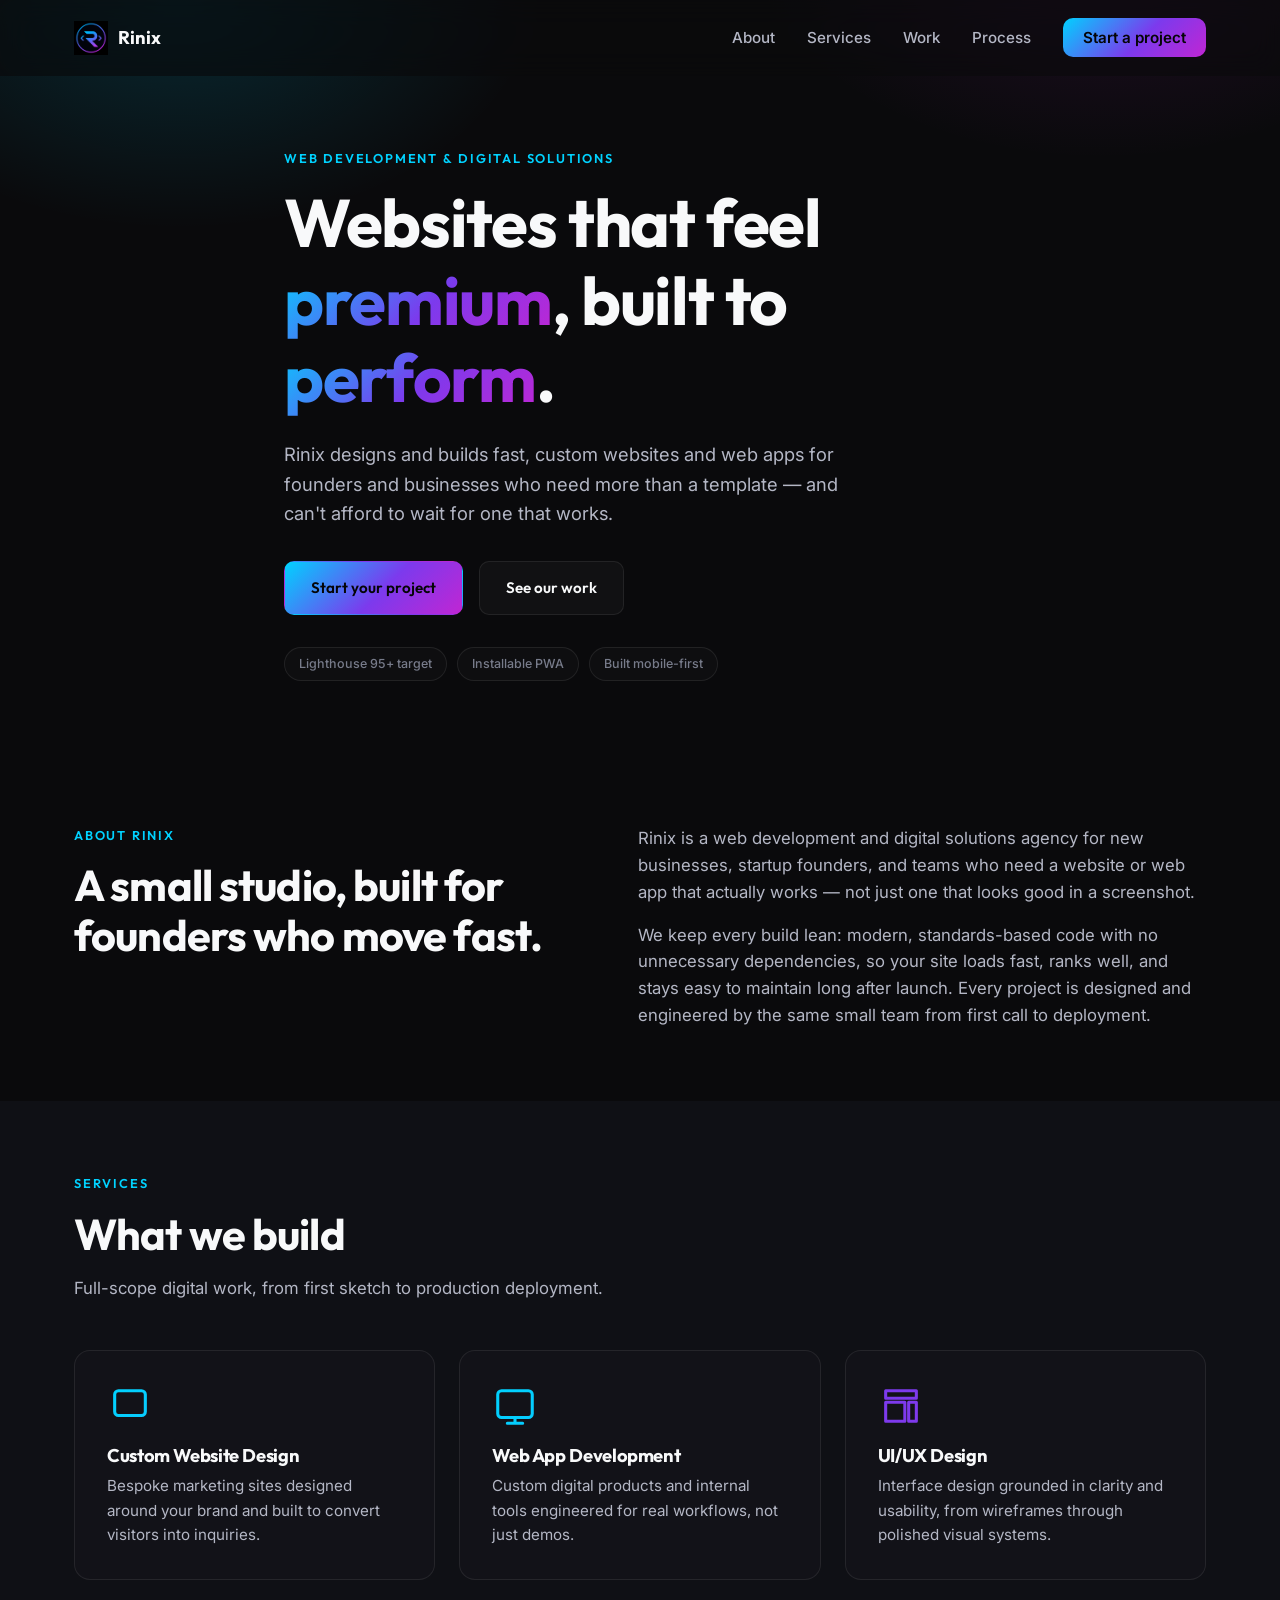
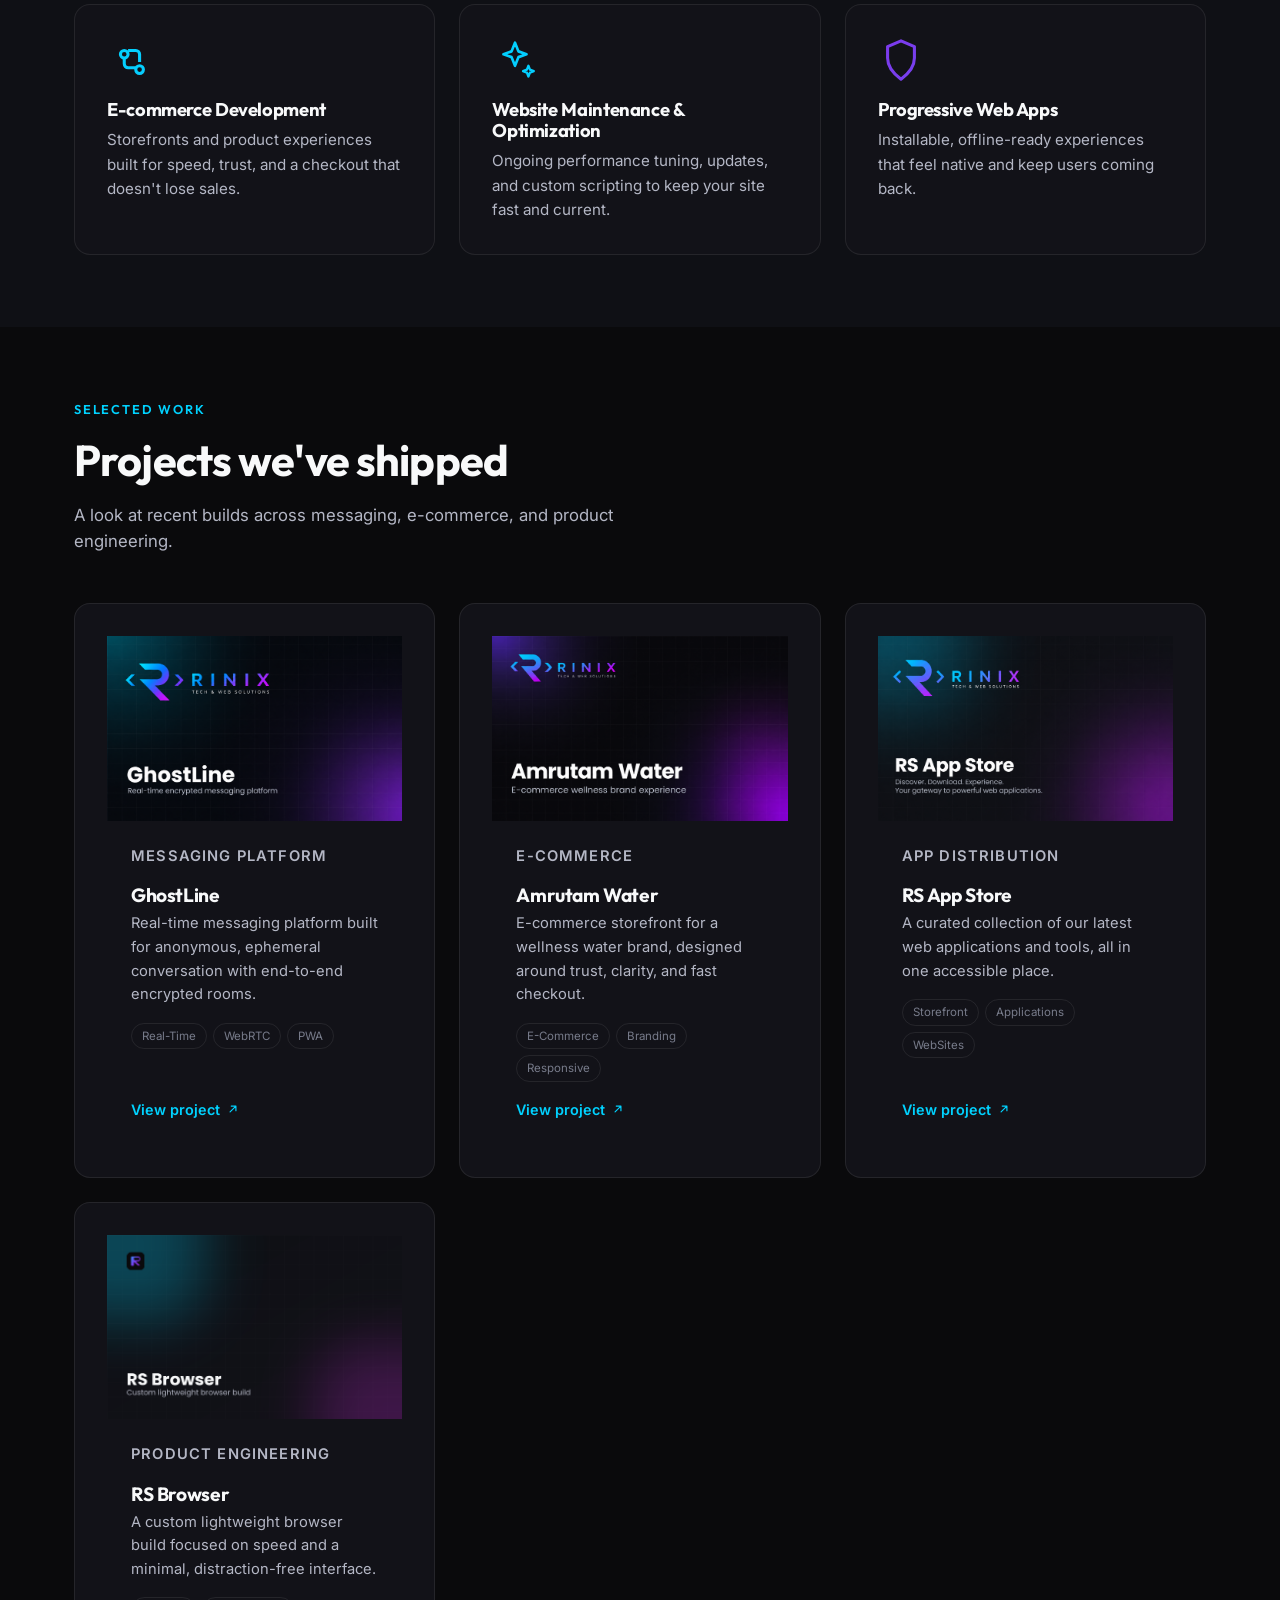
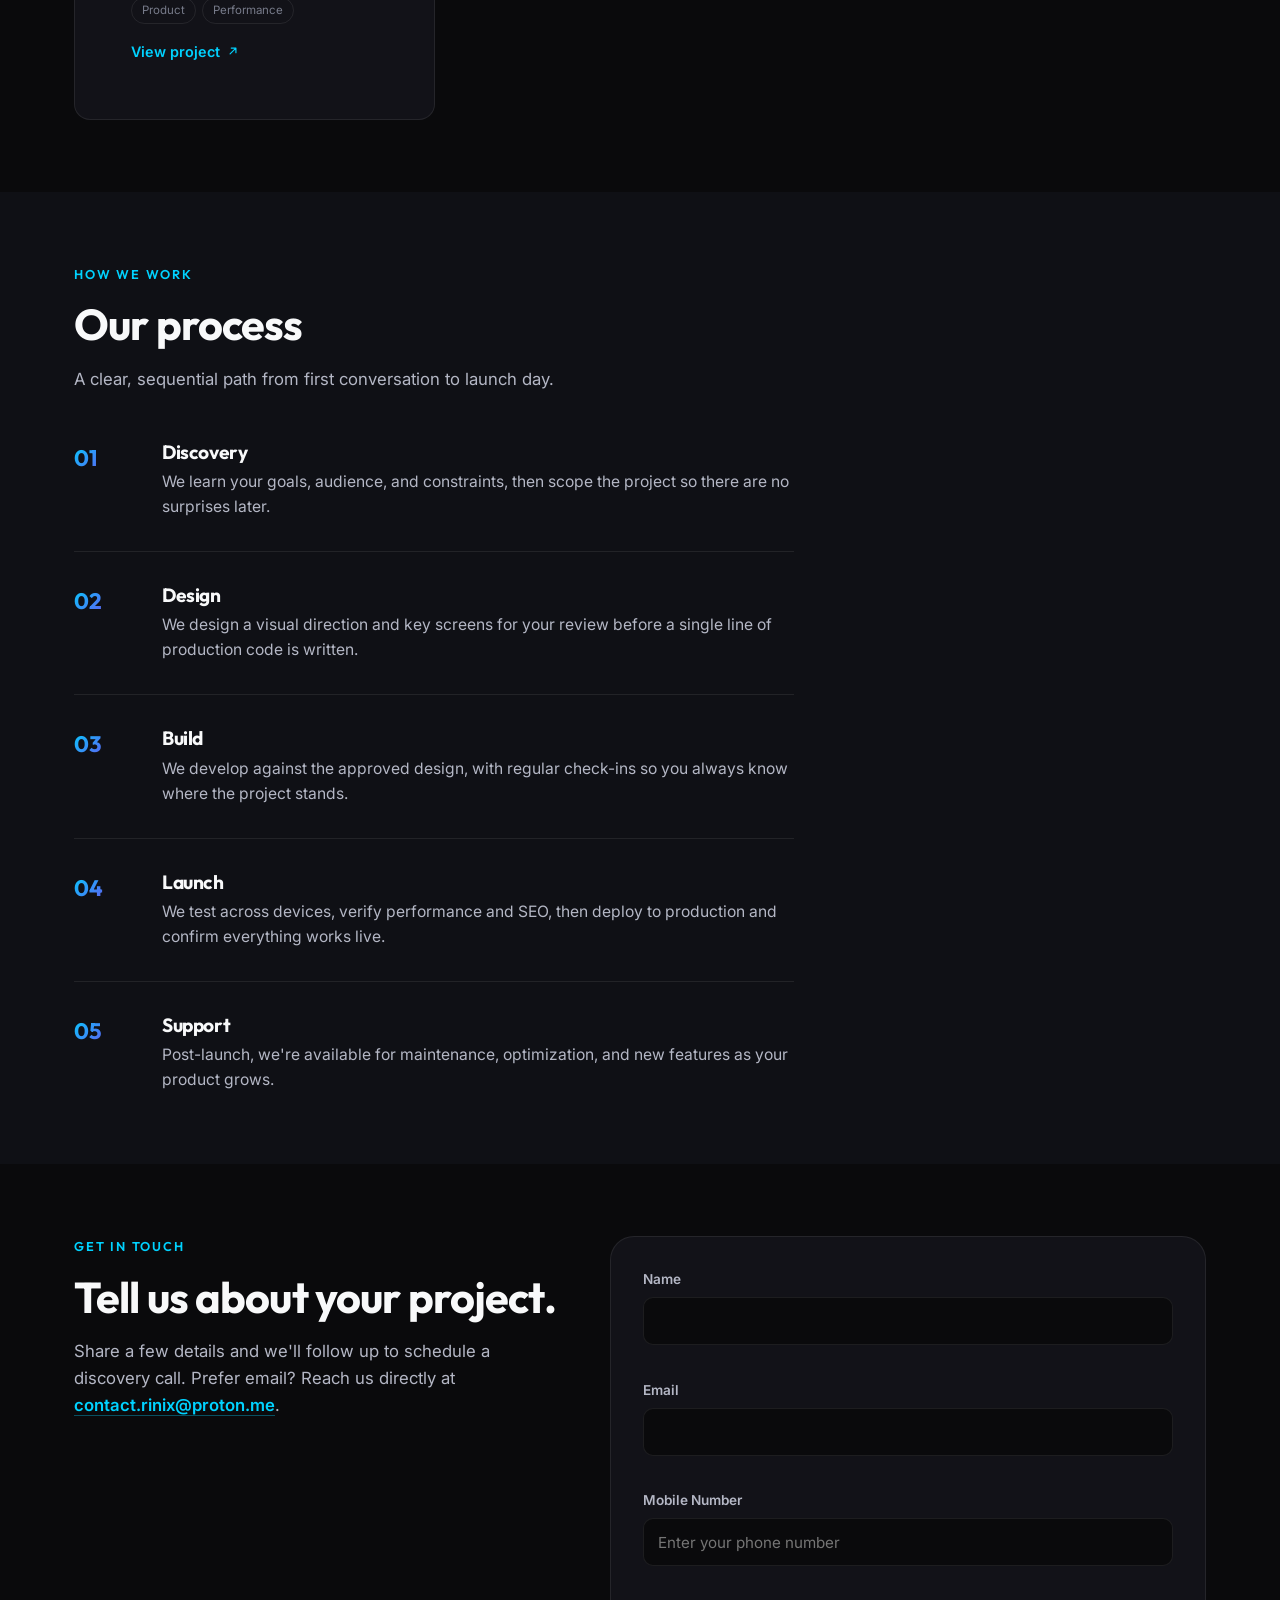
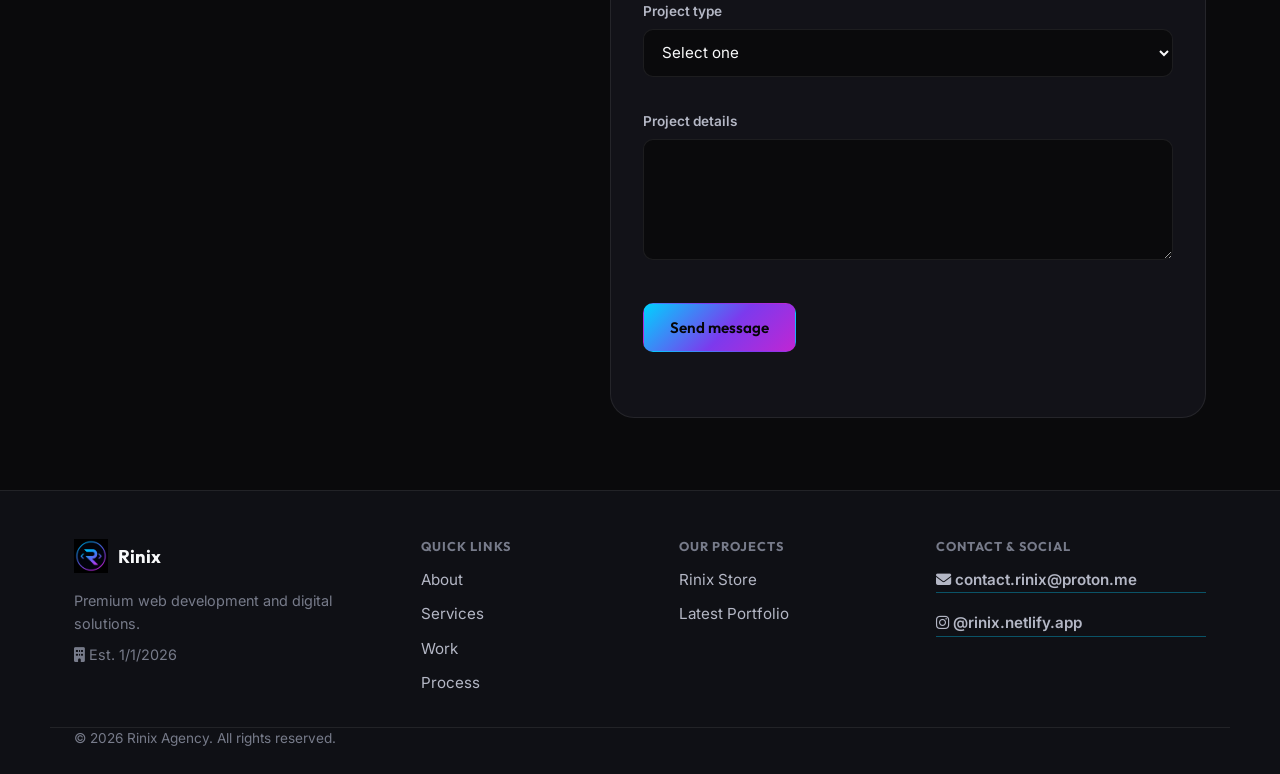
==== commit 4409f8f8: "Rename RS App Store link to Rinix Store" ====
--- a/index.html
+++ b/index.html
@@ -422,7 +422,7 @@
     <!-- 3. Projects & Portfolio -->
     <nav class="footer-nav" aria-label="Our Projects">
       <h4>Our Projects</h4>
-      <a href="https://rs-appstore.blogspot.com" target="_blank" rel="noopener noreferrer">RS App Store</a>
+      <a href="https://rs-appstore.blogspot.com" target="_blank" rel="noopener noreferrer">Rinix Store</a>
       <a href="https://rehansandhi181.blogspot.com" target="_blank" rel="noopener noreferrer">Latest Portfolio</a>
     </nav>
 
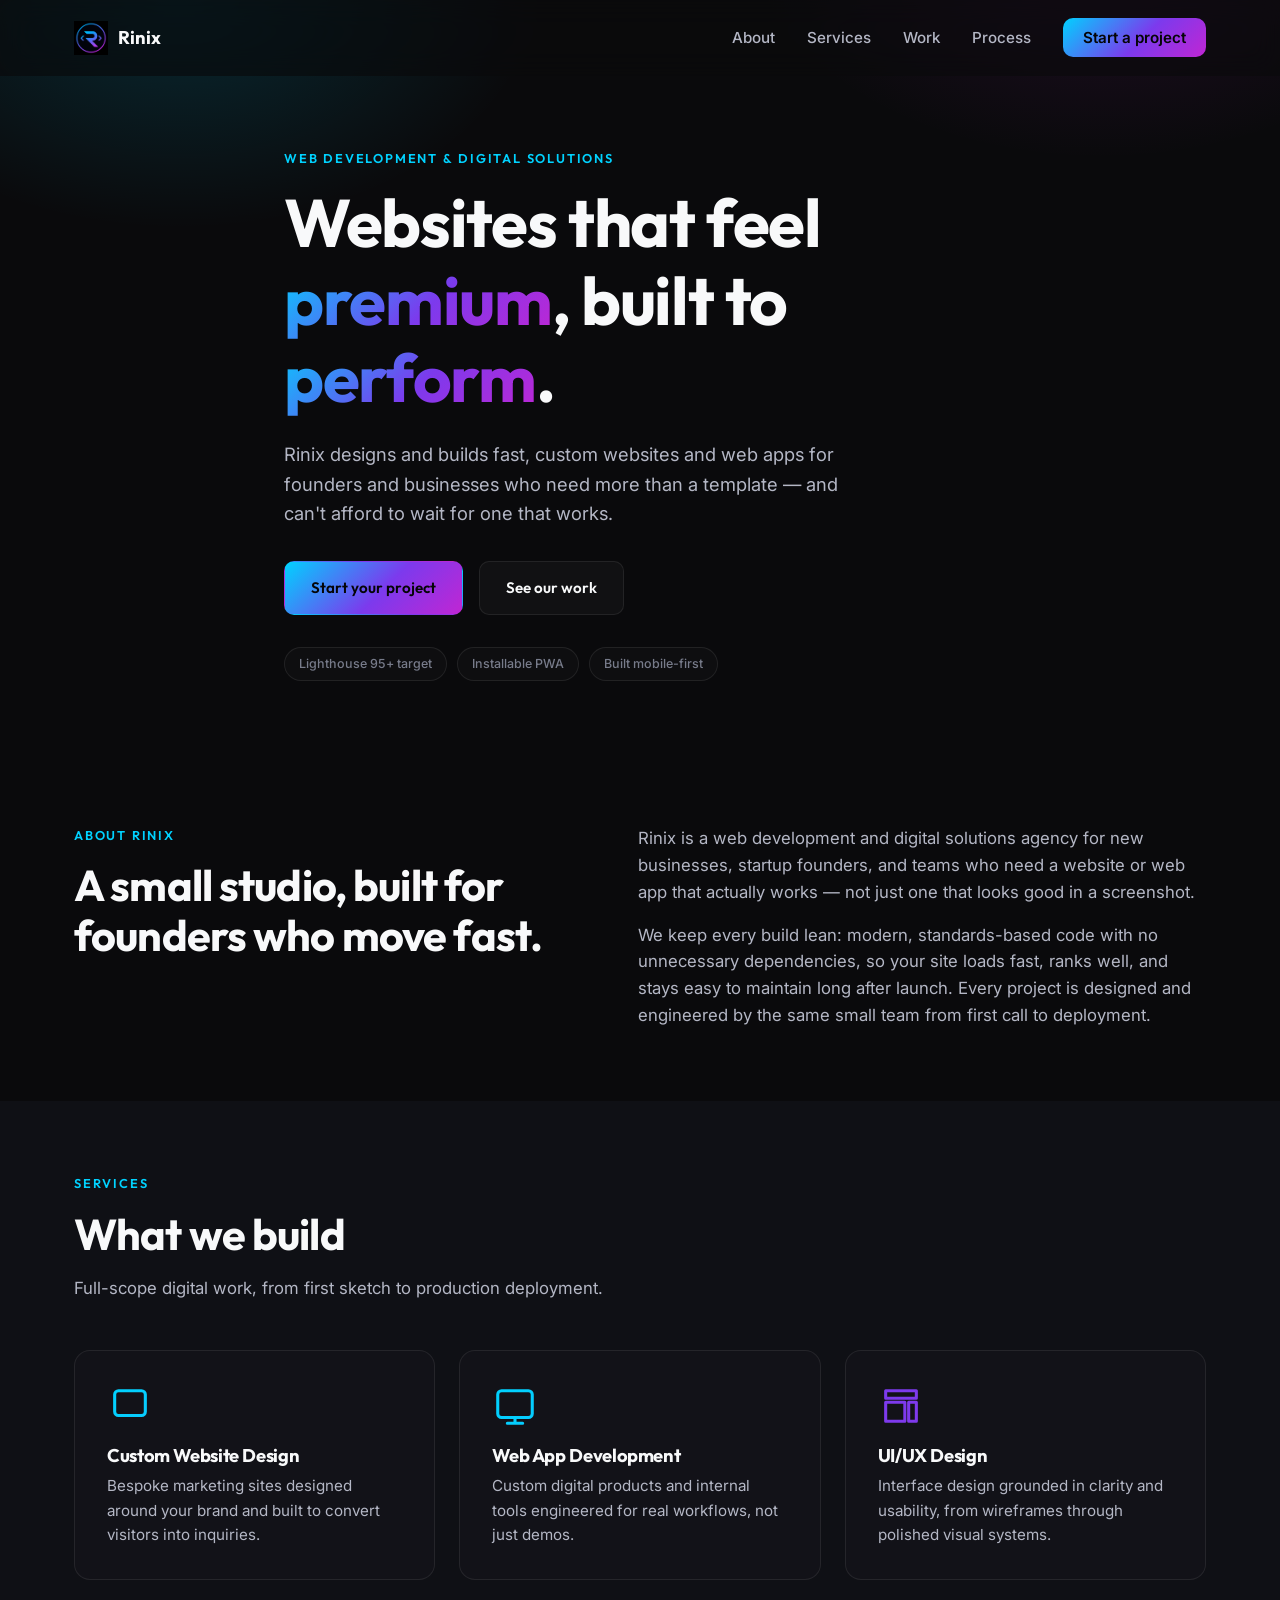
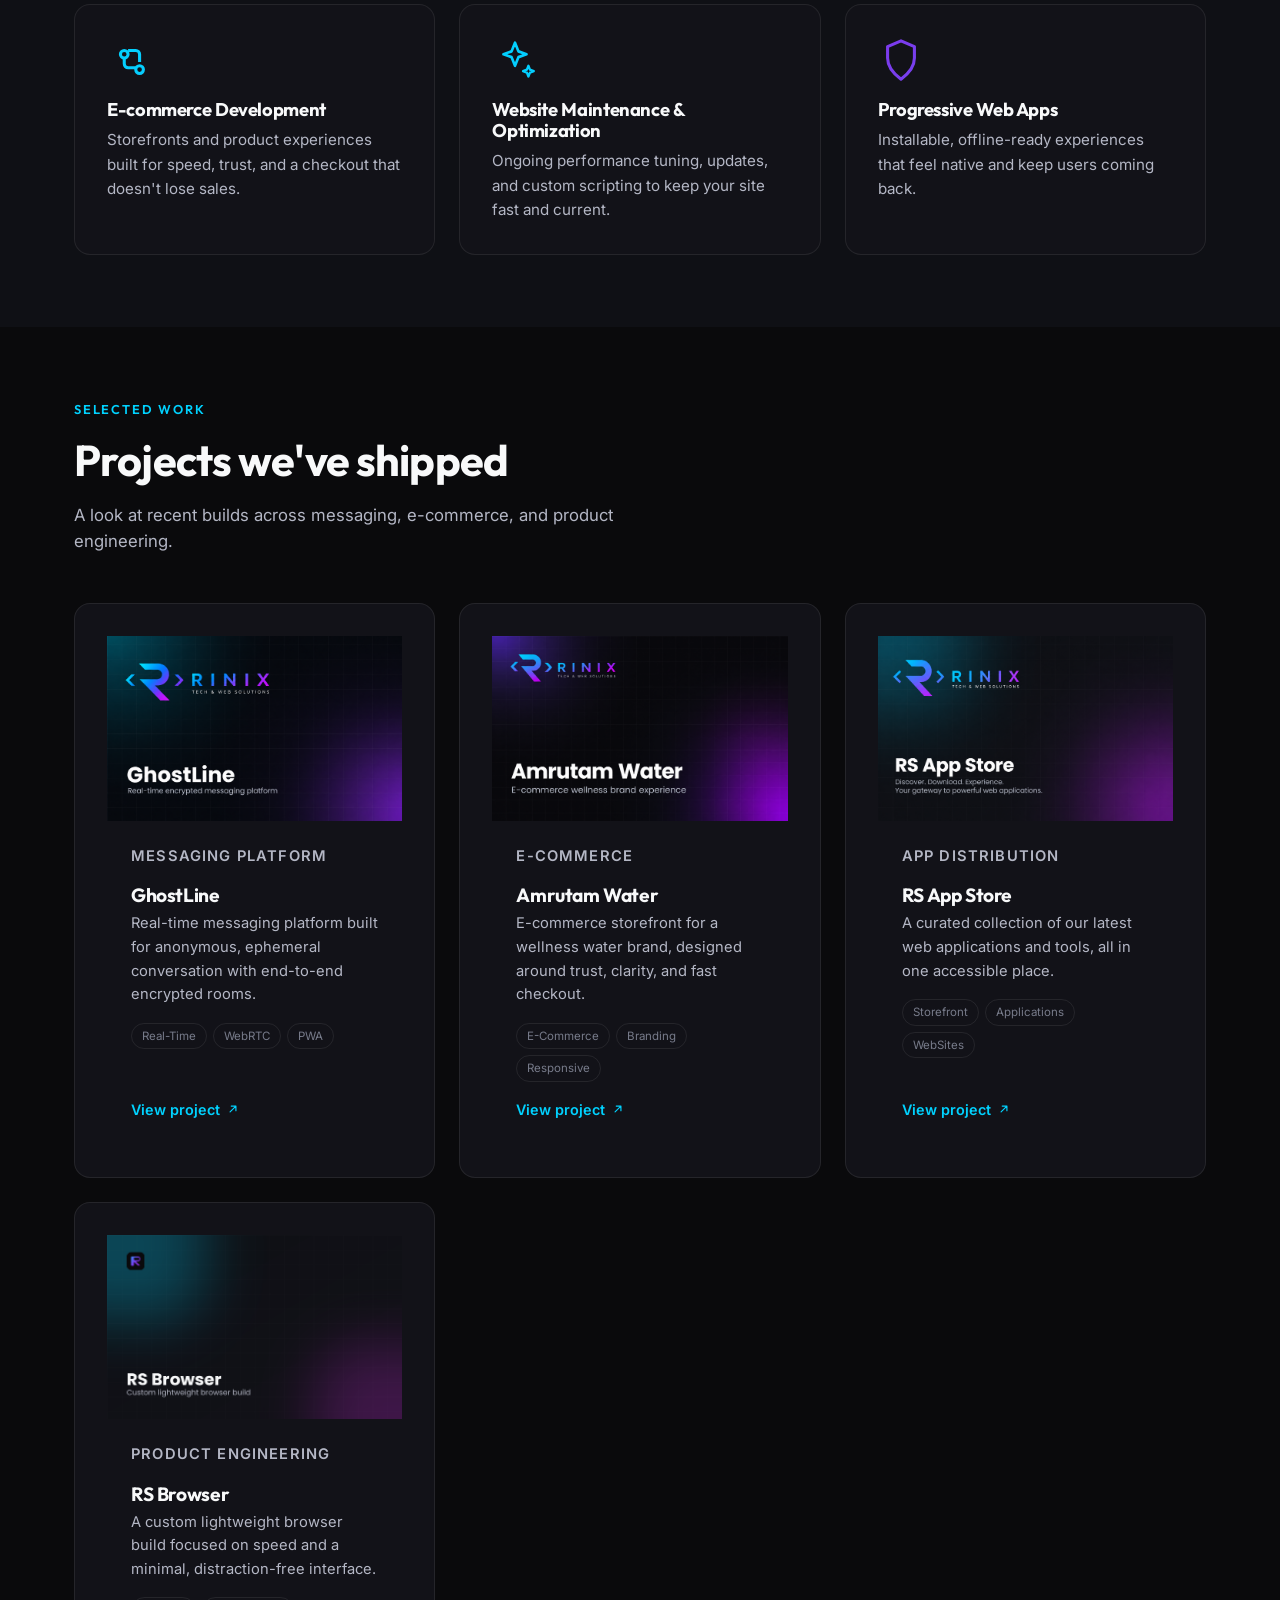
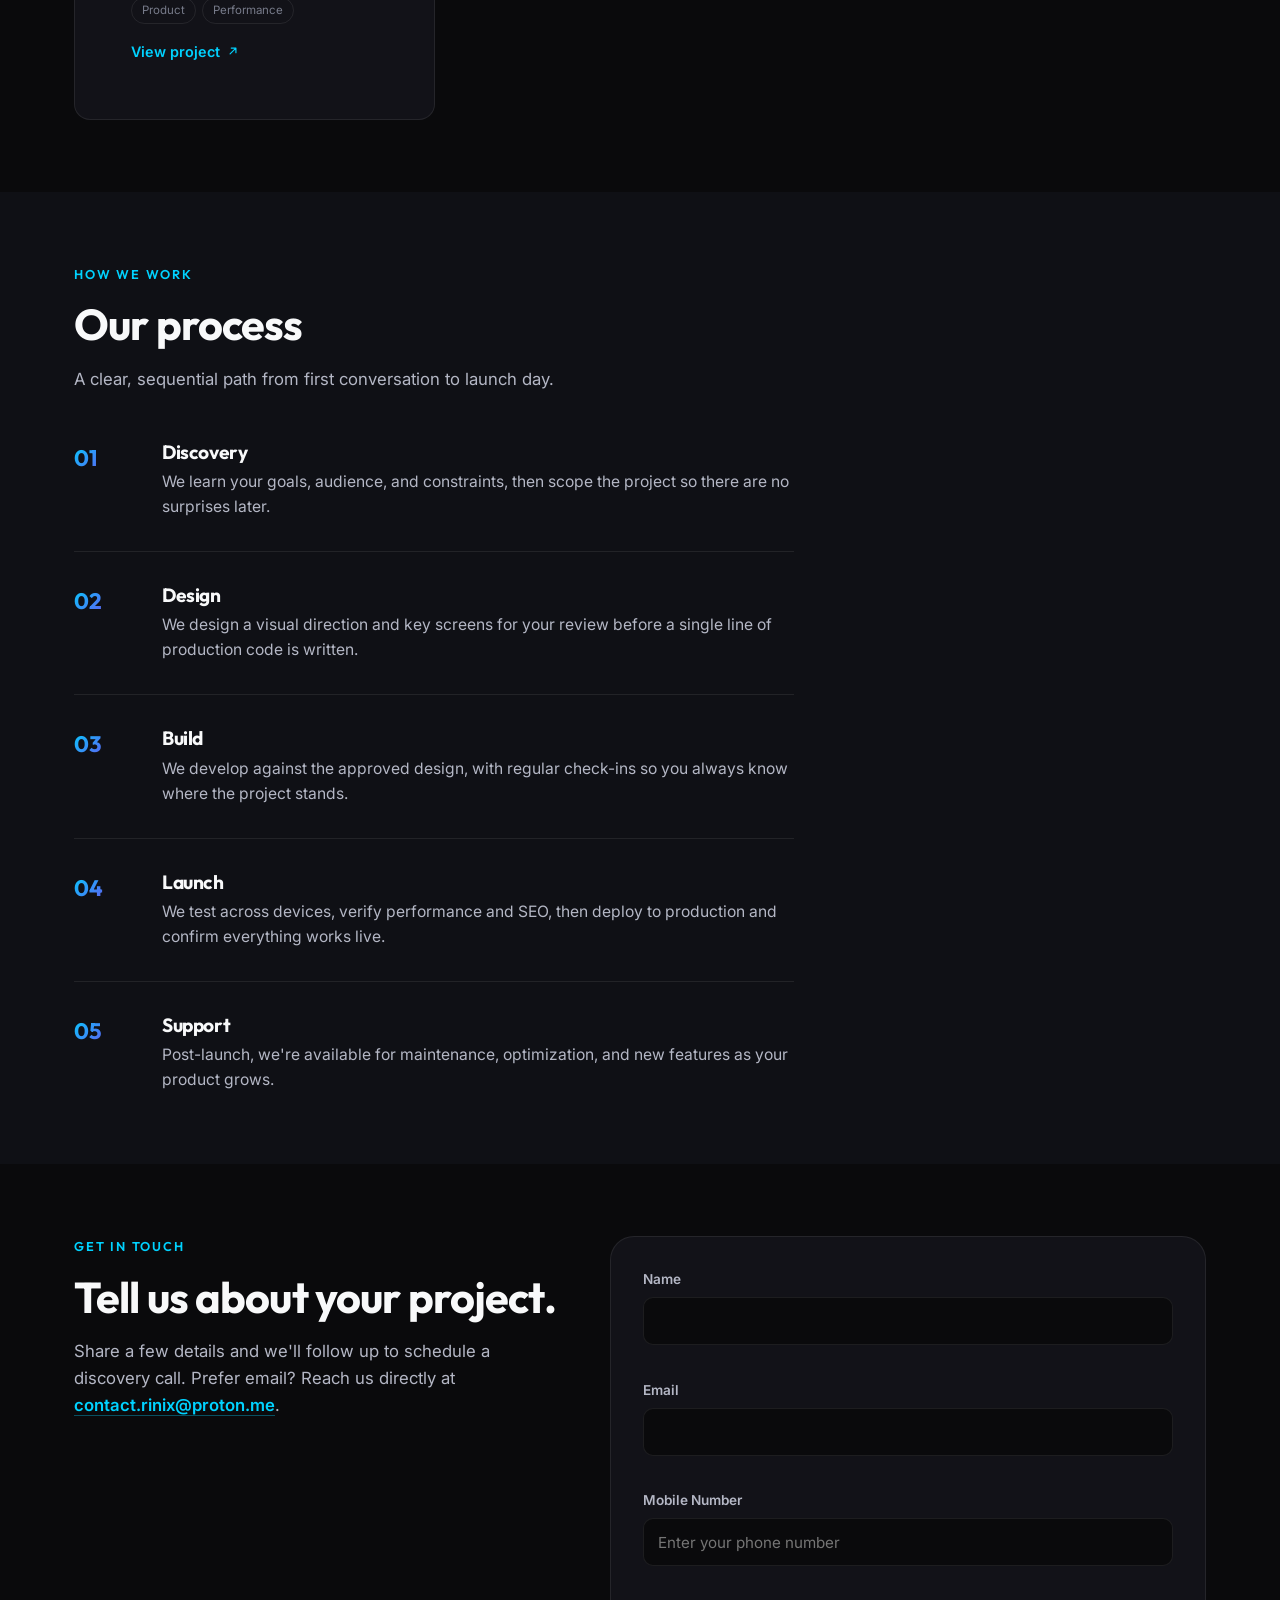
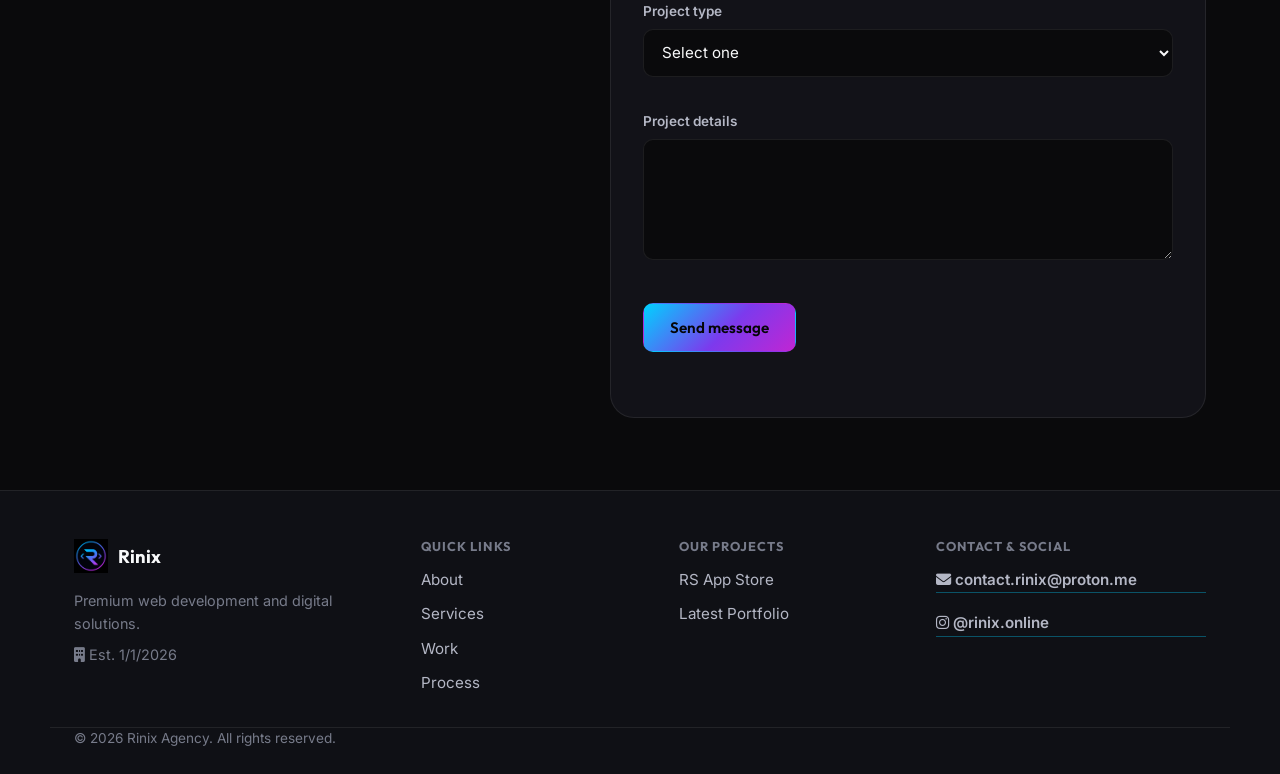
==== commit 4c7c7856: "Add files via upload" ====
--- a/index.html
+++ b/index.html
@@ -5,7 +5,7 @@
 <meta name="viewport" content="width=device-width, initial-scale=1, viewport-fit=cover">
 <title>Rinix Agency | Premium Web Development and Digital Solutions</title>
 <meta name="description" content="Rinix builds premium websites, web apps, and digital products for startups and growing businesses. Custom design, fast builds, real results.">
-<link rel="canonical" href="https://rinix.netlify.app/">
+<link rel="canonical" href="https://rinix.online/">
 <meta name="theme-color" content="#0A0A0C">
 <meta name="color-scheme" content="dark">
 <meta name="robots" content="index, follow, max-image-preview:large">
@@ -16,17 +16,17 @@
 <meta property="og:type" content="website">
 <meta property="og:title" content="Rinix Agency | Premium Web Development and Digital Solutions">
 <meta property="og:description" content="Rinix builds premium websites, web apps, and digital products for startups and growing businesses. Custom design, fast builds, real results.">
-<meta property="og:image" content="https://rinix.netlify.app/og-image.png">
+<meta property="og:image" content="https://rinix.online/og-image.png">
 <meta property="og:image:width" content="1200">
 <meta property="og:image:height" content="630">
-<meta property="og:url" content="https://rinix.netlify.app/">
+<meta property="og:url" content="https://rinix.online/">
 <meta property="og:site_name" content="Rinix Agency">
 
 <!-- Twitter -->
 <meta name="twitter:card" content="summary_large_image">
 <meta name="twitter:title" content="Rinix Agency | Premium Web Development and Digital Solutions">
 <meta name="twitter:description" content="Rinix builds premium websites, web apps, and digital products for startups and growing businesses.">
-<meta name="twitter:image" content="https://rinix.netlify.app/og-image.png">
+<meta name="twitter:image" content="https://rinix.online/og-image.png">
 
 <!-- PWA -->
 <link rel="manifest" href="manifest.json">
@@ -54,8 +54,8 @@
   "@context": "https://schema.org",
   "@type": "Organization",
   "name": "Rinix Agency",
-  "url": "https://rinix.netlify.app/",
-  "logo": "https://rinix.netlify.app/logo.png",
+  "url": "https://rinix.online/",
+  "logo": "https://rinix.online/logo.png",
   "description": "Premium web development and digital solutions agency building custom websites, web apps, and e-commerce platforms.",
   "email": "contact.rinix@proton.me",
   "sameAs": []
@@ -422,7 +422,7 @@
     <!-- 3. Projects & Portfolio -->
     <nav class="footer-nav" aria-label="Our Projects">
       <h4>Our Projects</h4>
-      <a href="https://rs-appstore.blogspot.com" target="_blank" rel="noopener noreferrer">Rinix Store</a>
+      <a href="https://rs-appstore.blogspot.com" target="_blank" rel="noopener noreferrer">RS App Store</a>
       <a href="https://rehansandhi181.blogspot.com" target="_blank" rel="noopener noreferrer">Latest Portfolio</a>
     </nav>
 
@@ -432,8 +432,8 @@
       <a class="inline-link" href="mailto:contact.rinix@proton.me">
         <i class="fa-solid fa-envelope"></i> contact.rinix@proton.me
       </a>
-      <a class="inline-link" href="https://instagram.com/rinix.netlify.app" target="_blank" rel="noopener noreferrer" style="margin-top: 8px;">
-        <i class="fa-brands fa-instagram"></i> @rinix.netlify.app
+      <a class="inline-link" href="https://instagram.com/rinix.online" target="_blank" rel="noopener noreferrer" style="margin-top: 8px;">
+        <i class="fa-brands fa-instagram"></i> @rinix.online
       </a>
     </div>
 
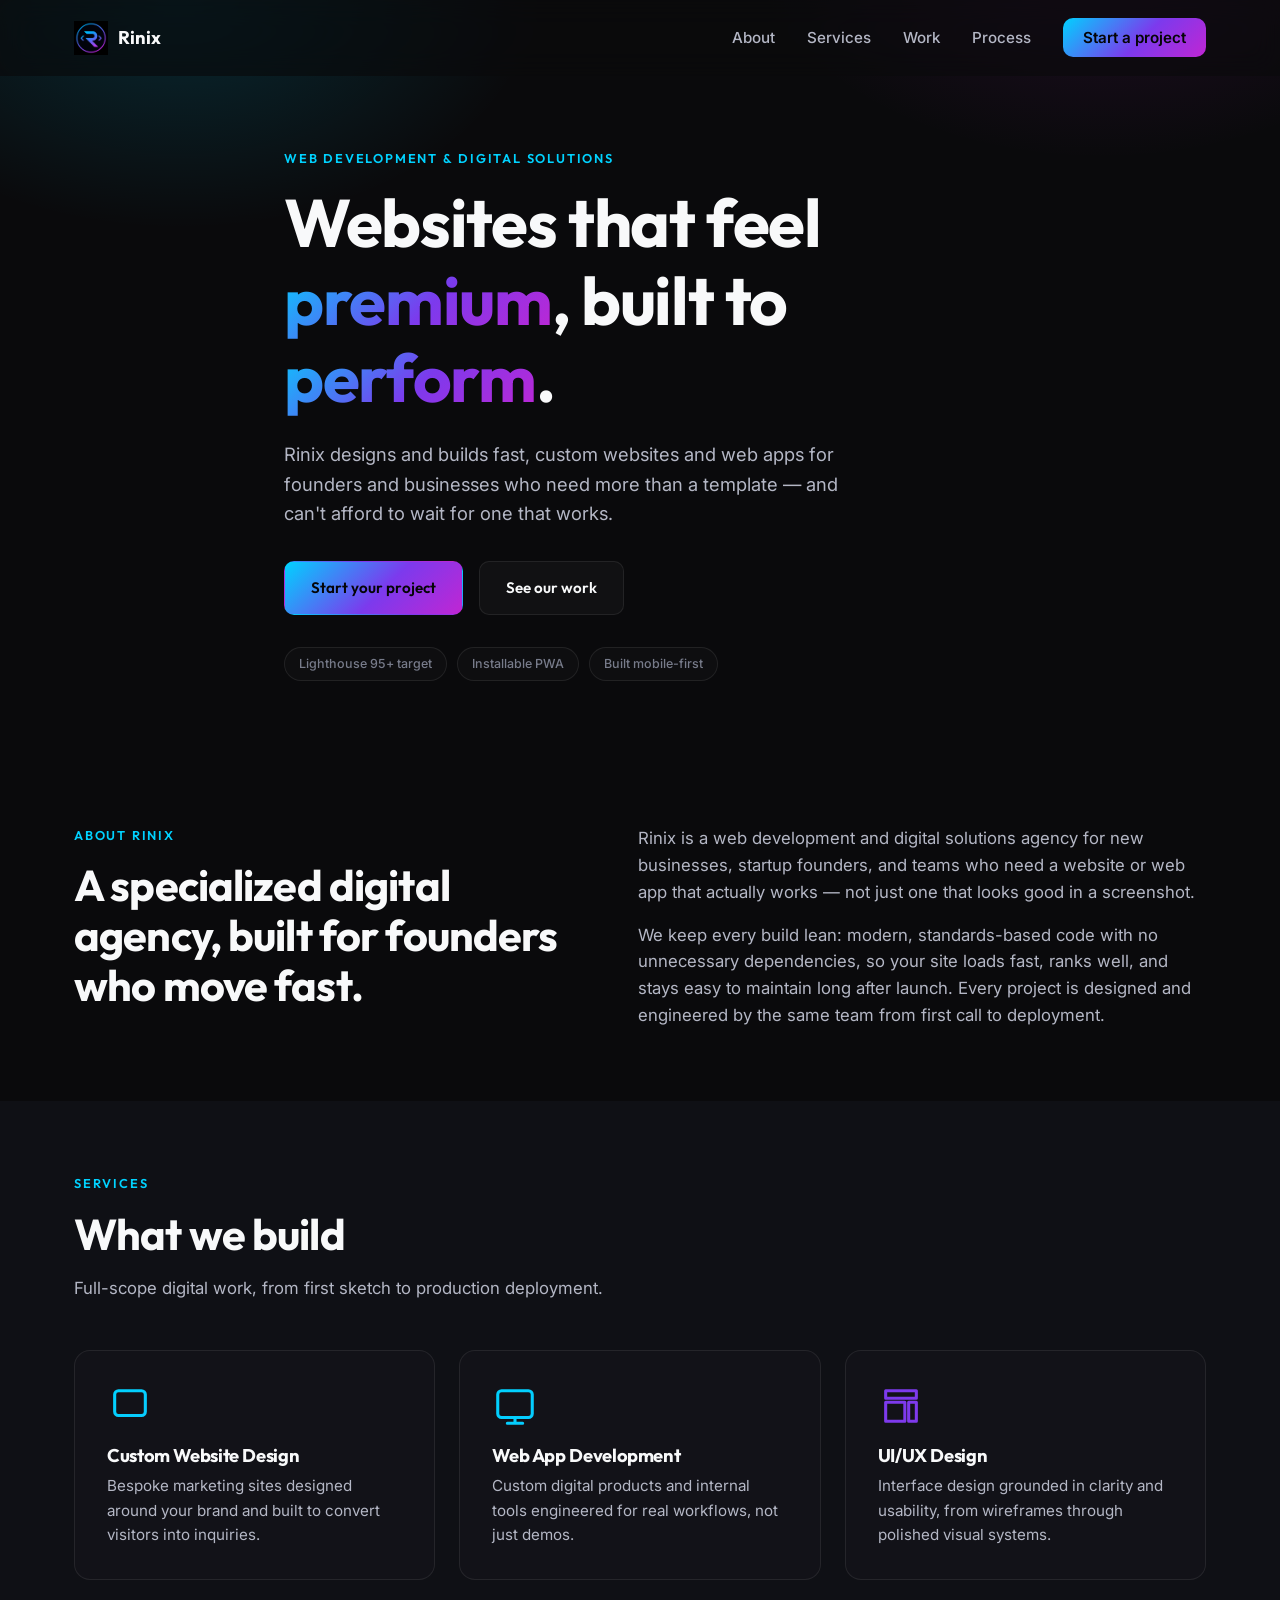
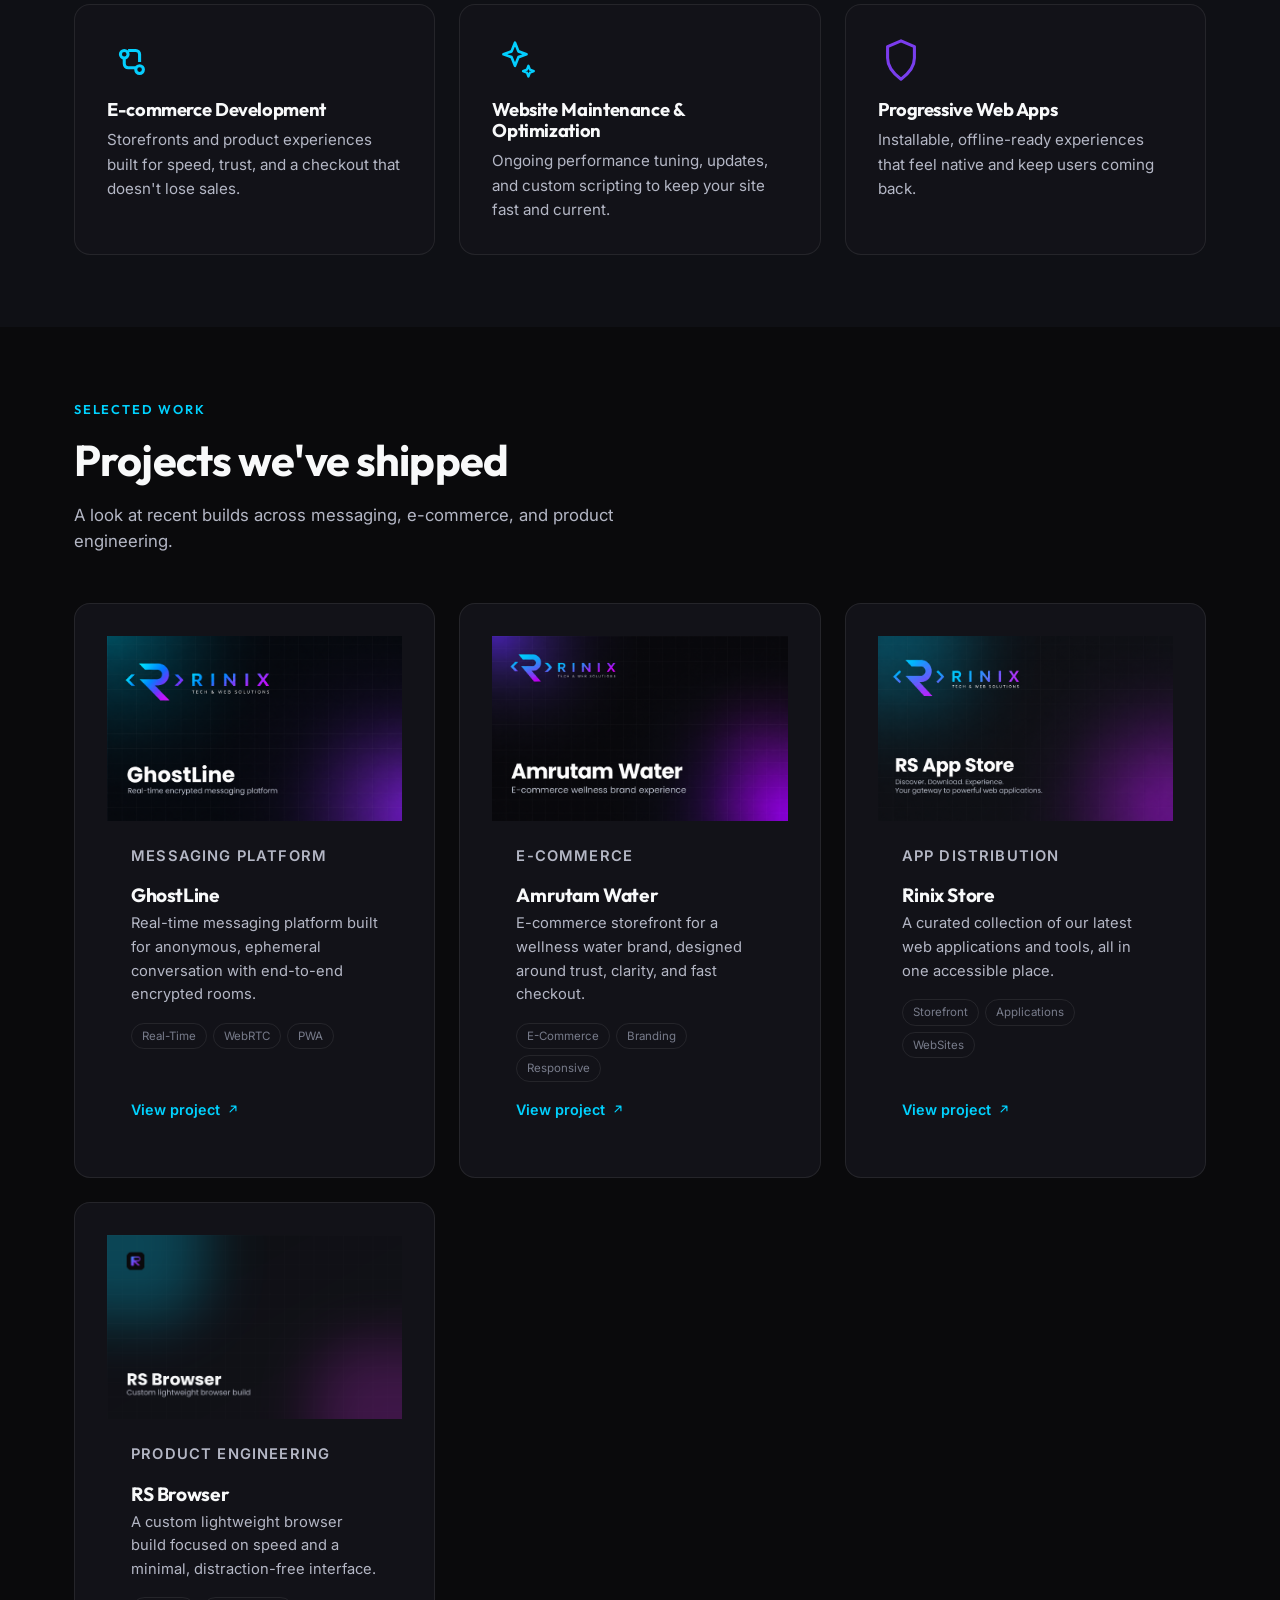
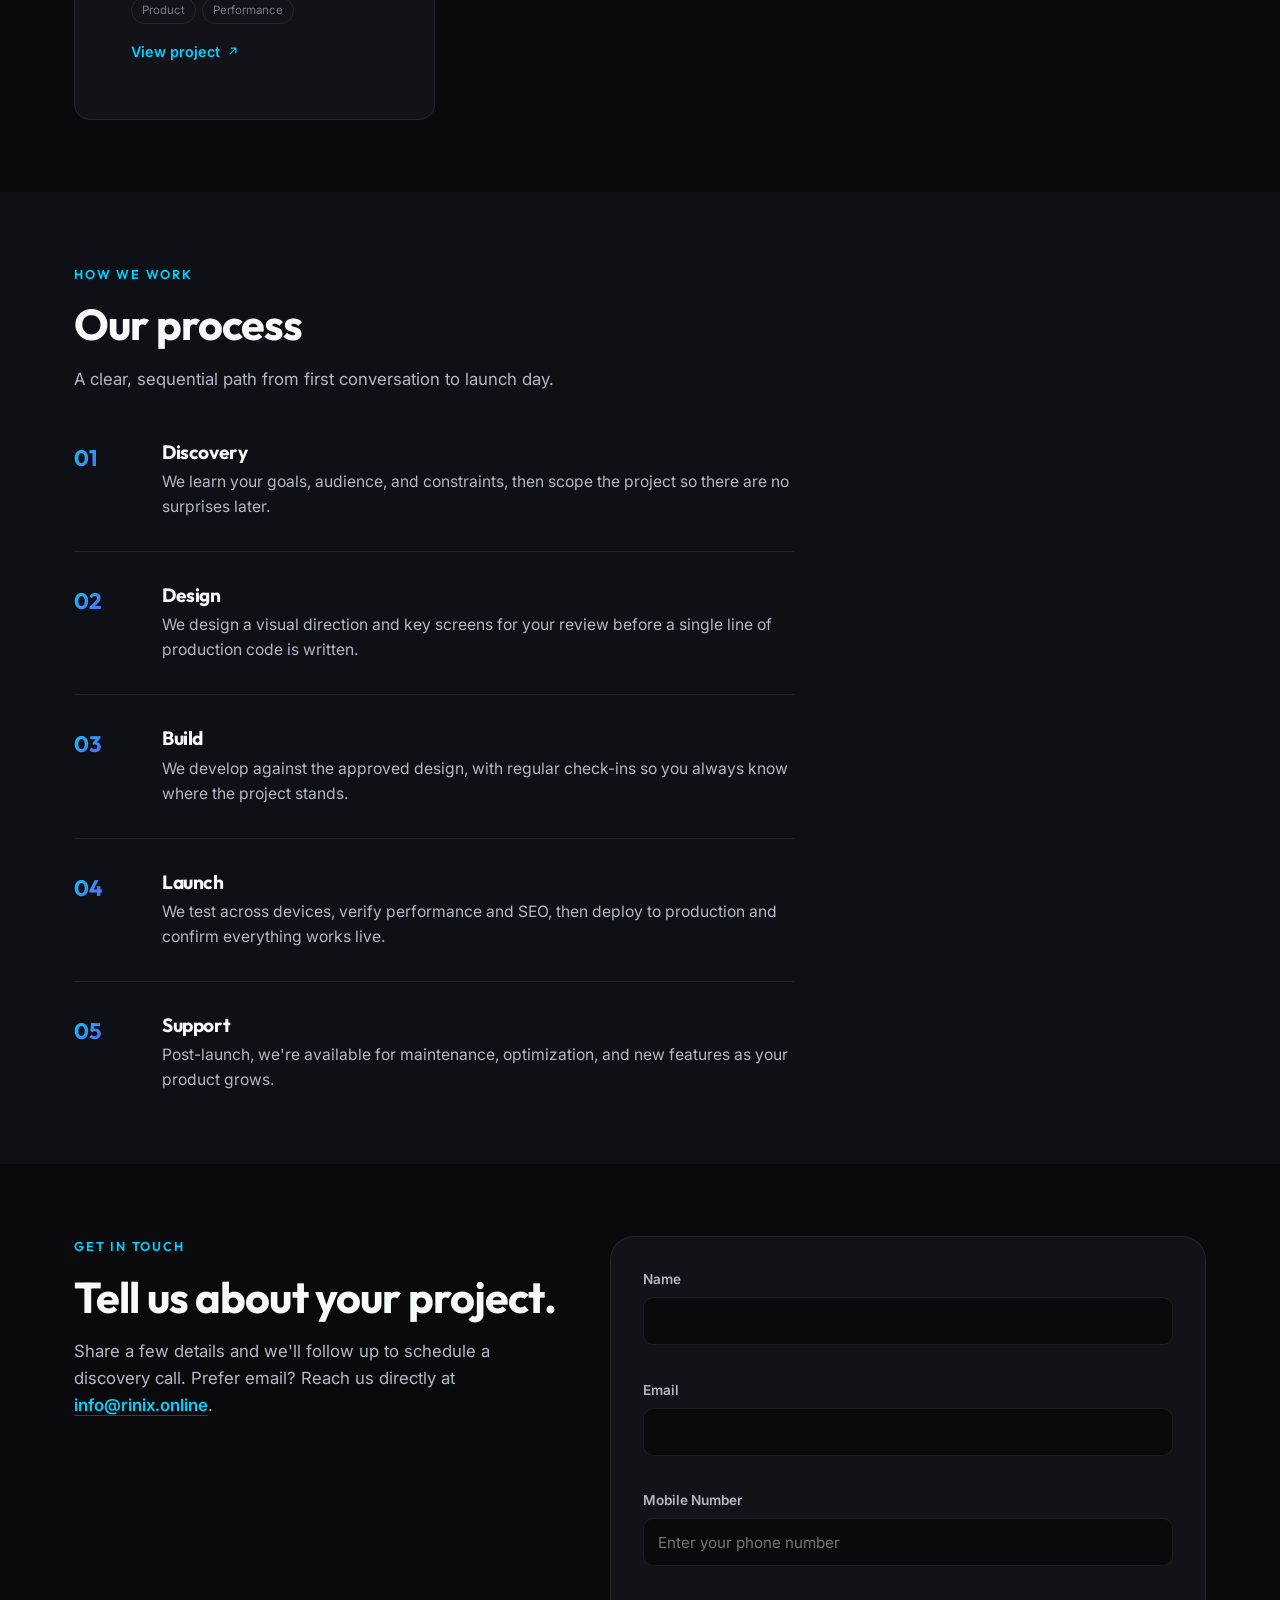
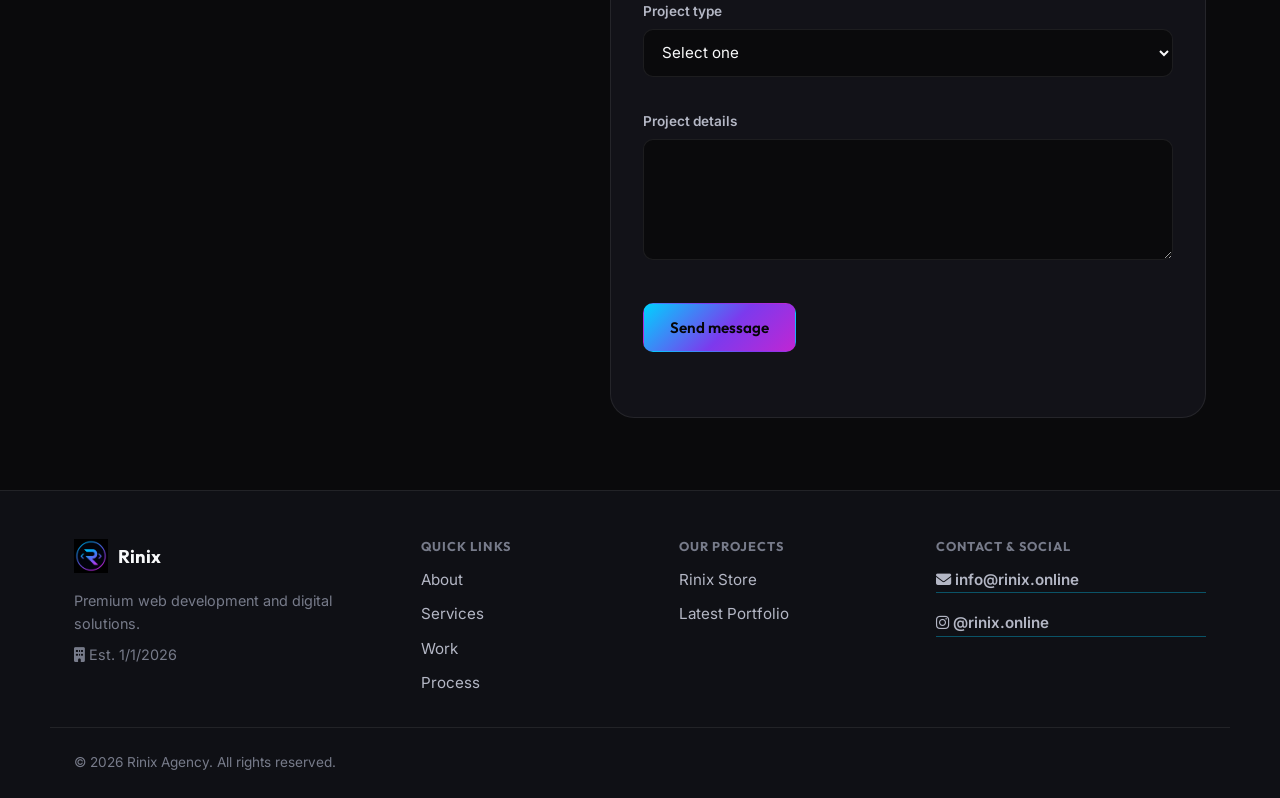
==== commit 9be5dcc3: "Add files via upload" ====
--- a/index.html
+++ b/index.html
@@ -57,7 +57,7 @@
   "url": "https://rinix.online/",
   "logo": "https://rinix.online/logo.png",
   "description": "Premium web development and digital solutions agency building custom websites, web apps, and e-commerce platforms.",
-  "email": "contact.rinix@proton.me",
+  "email": "info@rinix.online",
   "sameAs": []
 }
 </script>
@@ -112,7 +112,7 @@
     {
       "@type": "Question",
       "name": "How do I start a project with Rinix?",
-      "acceptedAnswer": { "@type": "Answer", "text": "Reach out through the contact form or email contact.rinix@proton.me with a short description of your project, and Rinix will follow up to schedule a discovery call." }
+      "acceptedAnswer": { "@type": "Answer", "text": "Reach out through the contact form or email info@rinix.online with a short description of your project, and Rinix will follow up to schedule a discovery call." }
     }
   ]
 }
@@ -177,7 +177,7 @@
   <div class="container about-grid">
     <div class="reveal">
       <p class="eyebrow">About Rinix</p>
-      <h2 class="section-title">A small studio, built for founders who move fast.</h2>
+      <h2 class="section-title">A specialized digital agency, built for founders who move fast.</h2>
     </div>
     <div class="about-copy reveal">
       <p>
@@ -190,7 +190,7 @@
         We keep every build lean: modern, standards-based code with no
         unnecessary dependencies, so your site loads fast, ranks well, and
         stays easy to maintain long after launch. Every project is designed
-        and engineered by the same small team from first call to
+        and engineered by the same team from first call to
         deployment.
       </p>
     </div>
@@ -331,7 +331,7 @@
       <p class="section-sub">
         Share a few details and we'll follow up to schedule a discovery call.
         Prefer email? Reach us directly at
-        <a class="inline-link" href="mailto:contact.rinix@proton.me">contact.rinix@proton.me</a>.
+        <a class="inline-link" href="mailto:info@rinix.online">info@rinix.online</a>.
       </p>
     </div>
 
@@ -422,15 +422,15 @@
     <!-- 3. Projects & Portfolio -->
     <nav class="footer-nav" aria-label="Our Projects">
       <h4>Our Projects</h4>
-      <a href="https://rs-appstore.blogspot.com" target="_blank" rel="noopener noreferrer">RS App Store</a>
+      <a href="https://store.rinix.online/" target="_blank" rel="noopener noreferrer">Rinix Store</a>
       <a href="https://rehansandhi181.blogspot.com" target="_blank" rel="noopener noreferrer">Latest Portfolio</a>
     </nav>
 
     <!-- 4. Contact & Social -->
     <div class="footer-contact">
       <h4>Contact & Social</h4>
-      <a class="inline-link" href="mailto:contact.rinix@proton.me">
-        <i class="fa-solid fa-envelope"></i> contact.rinix@proton.me
+      <a class="inline-link" href="mailto:info@rinix.online">
+        <i class="fa-solid fa-envelope"></i> info@rinix.online
       </a>
       <a class="inline-link" href="https://instagram.com/rinix.online" target="_blank" rel="noopener noreferrer" style="margin-top: 8px;">
         <i class="fa-brands fa-instagram"></i> @rinix.online
@@ -459,4 +459,4 @@
 <script src="app.js"></script>
 <script src="sw-register.js"></script>
 </body>
-</html>
+</html>
--- a/style.css
+++ b/style.css
@@ -538,15 +538,23 @@
   z-index: 600;
   display: flex;
   align-items: center;
-  gap: var(--space-2);
+  justify-content: space-between; /* Space balanced rakhne ke liye */
+  gap: 12px;
   background: var(--elevated);
   border: 1px solid var(--border-subtle);
   border-radius: var(--radius-md);
-  padding: 12px 14px;
+  padding: 12px 16px;
   box-shadow: 0 20px 50px -20px rgba(0, 0, 0, 0.6);
-  max-width: 92vw;
-}
-.install-toast span { font-size: 0.88rem; color: var(--text-secondary); }
+  max-width: 90vw;
+  width: max-content;
+}
+
+.install-toast span { 
+  font-size: 0.88rem; 
+  color: var(--text-secondary); 
+  white-space: nowrap; /* Text ko break hone se rokne ke liye */
+}
+
 /* style.css mein update karein */
 .toast-dismiss {
   background: transparent;
--- a/responsive.css
+++ b/responsive.css
@@ -65,11 +65,12 @@
   .hero { padding-top: calc(var(--header-h) + var(--space-4)); padding-bottom: var(--space-5); }
   .hero-actions .btn { flex: 1 1 auto; }
 
+@media (max-width: 767px) {
   .install-toast {
     left: var(--space-2);
     right: var(--space-2);
     transform: none;
-    flex-wrap: wrap;
+    /* flex-wrap: wrap; ko hata diya hai */
   }
 }
 
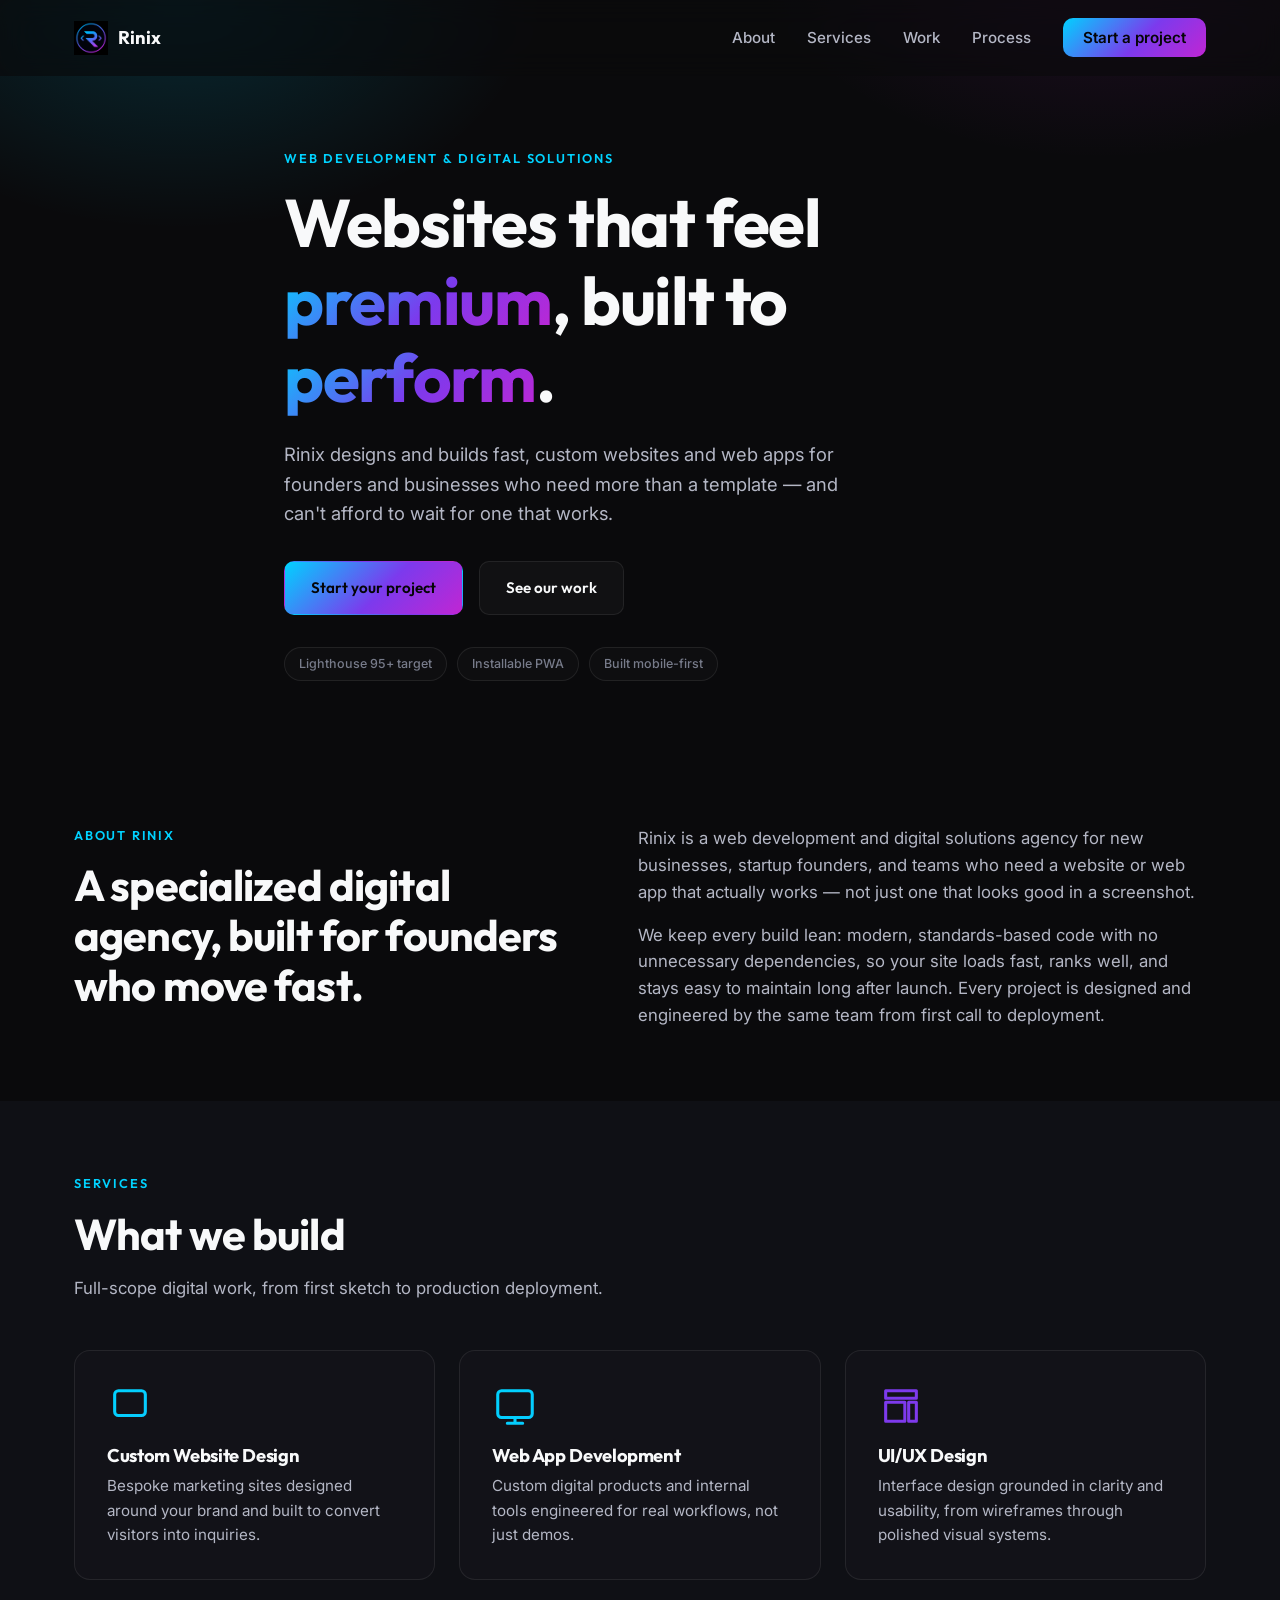
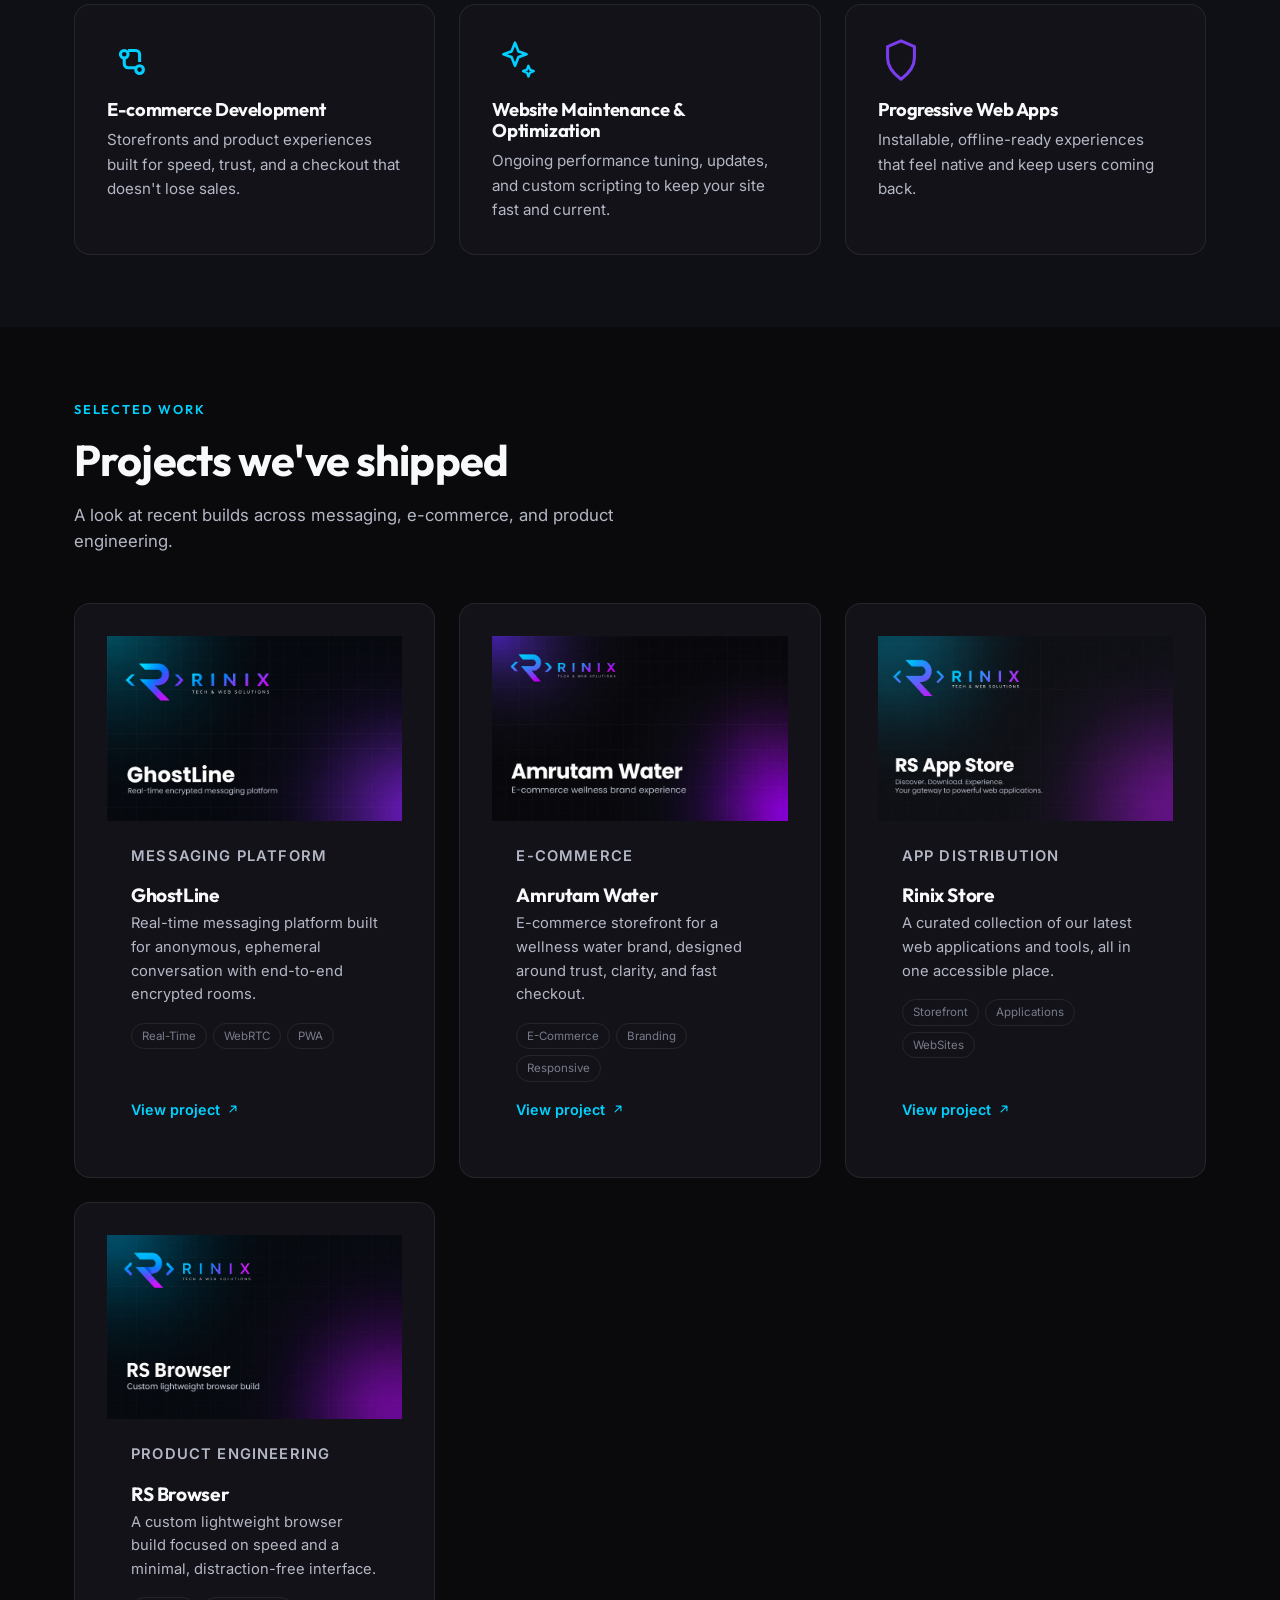
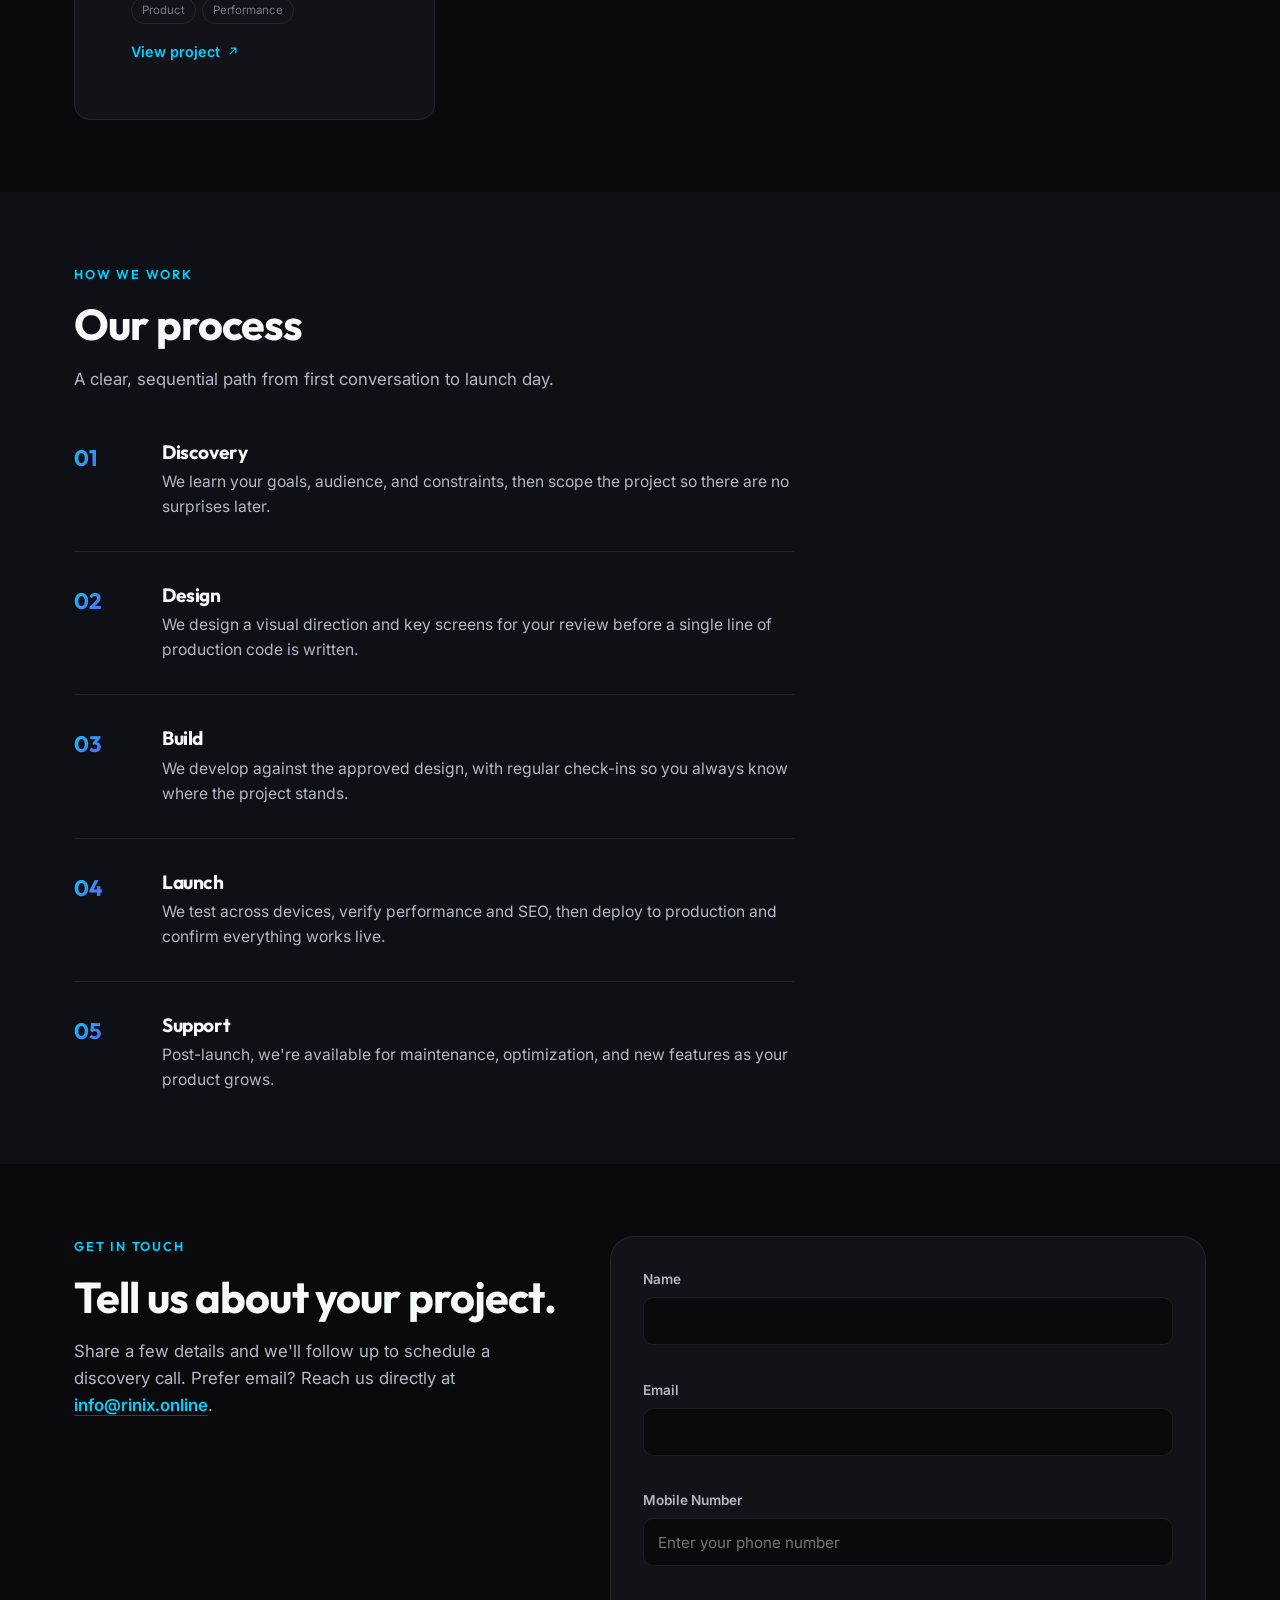
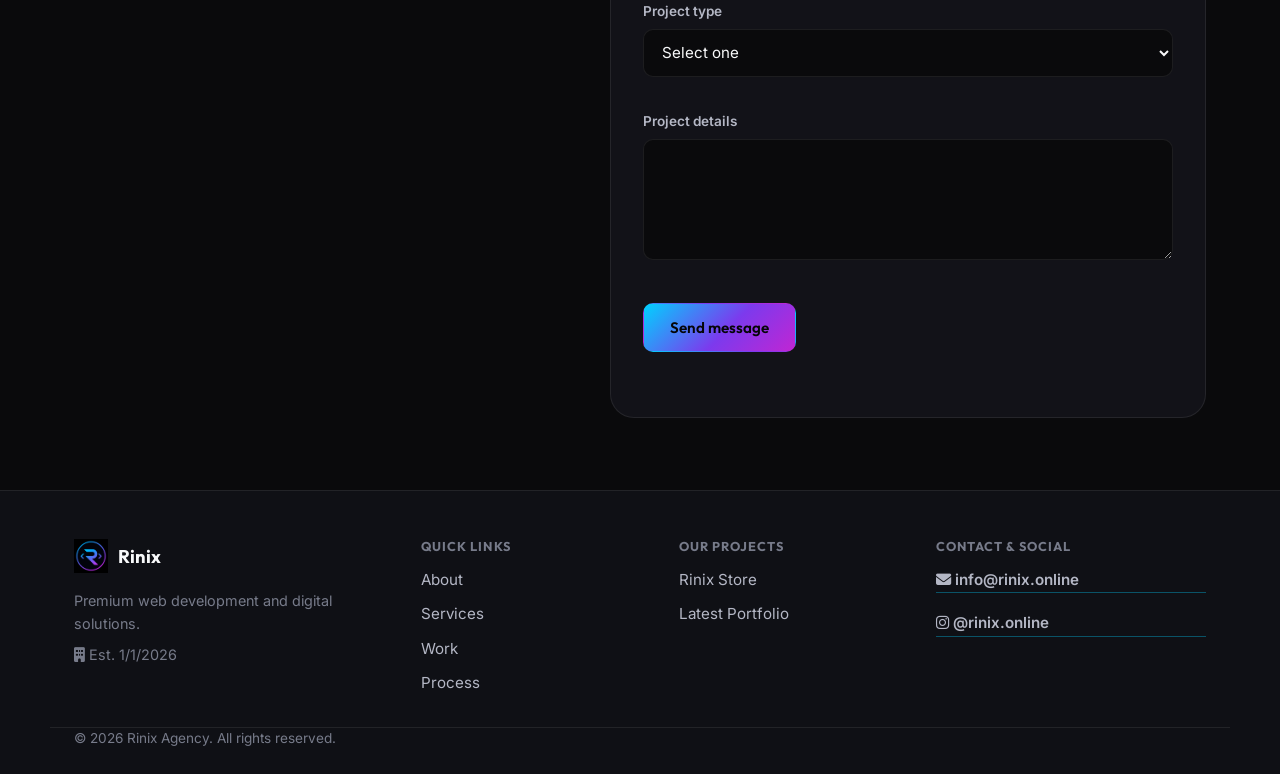
==== commit ad4e0c7d: "Add files via upload" ====
--- a/index.html
+++ b/index.html
@@ -1,395 +1,478 @@
 <!DOCTYPE html>
 <html lang="en">
 <head>
-<meta charset="UTF-8">
-<meta name="viewport" content="width=device-width, initial-scale=1, viewport-fit=cover">
-<title>Rinix Agency | Premium Web Development and Digital Solutions</title>
-<meta name="description" content="Rinix builds premium websites, web apps, and digital products for startups and growing businesses. Custom design, fast builds, real results.">
-<link rel="canonical" href="https://rinix.online/">
-<meta name="theme-color" content="#0A0A0C">
-<meta name="color-scheme" content="dark">
-<meta name="robots" content="index, follow, max-image-preview:large">
-<meta name="author" content="Rinix Agency">
-<meta name="keywords" content="web development agency, custom web design, UI UX design, e-commerce development, web app development, website maintenance">
-
-<!-- Open Graph -->
-<meta property="og:type" content="website">
-<meta property="og:title" content="Rinix Agency | Premium Web Development and Digital Solutions">
-<meta property="og:description" content="Rinix builds premium websites, web apps, and digital products for startups and growing businesses. Custom design, fast builds, real results.">
-<meta property="og:image" content="https://rinix.online/og-image.png">
-<meta property="og:image:width" content="1200">
-<meta property="og:image:height" content="630">
-<meta property="og:url" content="https://rinix.online/">
-<meta property="og:site_name" content="Rinix Agency">
-
-<!-- Twitter -->
-<meta name="twitter:card" content="summary_large_image">
-<meta name="twitter:title" content="Rinix Agency | Premium Web Development and Digital Solutions">
-<meta name="twitter:description" content="Rinix builds premium websites, web apps, and digital products for startups and growing businesses.">
-<meta name="twitter:image" content="https://rinix.online/og-image.png">
-
-<!-- PWA -->
-<link rel="manifest" href="manifest.json">
-<link rel="icon" href="favicon.ico" sizes="any">
-<link rel="icon" type="image/png" href="icon-192.png" sizes="192x192">
-<link rel="apple-touch-icon" href="icon-192.png">
-
-<!-- Analytics slots (fill in production IDs before deploy) -->
-<!-- <script async src="https://www.googletagmanager.com/gtag/js?id=G-XXXXXXX"></script> -->
-<!-- <meta name="google-site-verification" content="PASTE_SEARCH_CONSOLE_CODE_HERE"> -->
-
-<!-- Fonts -->
-<link rel="preconnect" href="https://fonts.googleapis.com">
-<link rel="preconnect" href="https://fonts.gstatic.com" crossorigin>
-<link href="https://fonts.googleapis.com/css2?family=Outfit:wght@400;500;600;700;800&family=Inter:wght@400;500;600&display=swap" rel="stylesheet">
-<!-- Font Awesome for Premium Icons -->
-<link rel="stylesheet" href="https://cdnjs.cloudflare.com/ajax/libs/font-awesome/6.4.0/css/all.min.css">
-
-<link rel="stylesheet" href="style.css">
-<link rel="stylesheet" href="responsive.css">
-
-<!-- Organization Schema -->
-<script type="application/ld+json">
-{
-  "@context": "https://schema.org",
-  "@type": "Organization",
-  "name": "Rinix Agency",
-  "url": "https://rinix.online/",
-  "logo": "https://rinix.online/logo.png",
-  "description": "Premium web development and digital solutions agency building custom websites, web apps, and e-commerce platforms.",
-  "email": "info@rinix.online",
-  "sameAs": []
-}
-</script>
-
-<!-- Service Schema -->
-<script type="application/ld+json">
-{
-  "@context": "https://schema.org",
-  "@type": "Service",
-  "serviceType": "Web Development and Digital Design",
-  "provider": {
-    "@type": "Organization",
-    "name": "Rinix Agency"
-  },
-  "areaServed": "Worldwide",
-  "description": "Custom website design, web app development, UI/UX design, e-commerce platforms, and website maintenance for businesses and startups.",
-  "hasOfferCatalog": {
-    "@type": "OfferCatalog",
-    "name": "Rinix Services",
-    "itemListElement": [
-      { "@type": "Offer", "itemOffered": { "@type": "Service", "name": "Custom Website Design" } },
-      { "@type": "Offer", "itemOffered": { "@type": "Service", "name": "Web App Development" } },
-      { "@type": "Offer", "itemOffered": { "@type": "Service", "name": "UI/UX Design" } },
-      { "@type": "Offer", "itemOffered": { "@type": "Service", "name": "E-commerce Development" } },
-      { "@type": "Offer", "itemOffered": { "@type": "Service", "name": "Website Maintenance & Optimization" } }
-    ]
-  }
-}
-</script>
-
-<!-- FAQ Schema -->
-<script type="application/ld+json">
-{
-  "@context": "https://schema.org",
-  "@type": "FAQPage",
-  "mainEntity": [
+  <meta charset="UTF-8">
+  <meta name="viewport" content="width=device-width, initial-scale=1, viewport-fit=cover">
+  <title>Rinix Agency | Premium Web Development and Digital Solutions</title>
+  <meta name="description" content="Rinix builds premium websites, web apps, and digital products for startups and growing businesses. Custom design, fast builds, real results.">
+  <link rel="canonical" href="https://rinix.online/">
+  <meta name="theme-color" content="#0A0A0C">
+  <meta name="color-scheme" content="dark">
+  <meta name="robots" content="index, follow, max-image-preview:large">
+  <meta name="author" content="Rinix Agency">
+  <meta name="keywords" content="web development agency, custom web design, UI UX design, e-commerce development, web app development, website maintenance">
+
+  <!-- Open Graph -->
+  <meta property="og:type" content="website">
+  <meta property="og:title" content="Rinix Agency | Premium Web Development and Digital Solutions">
+  <meta property="og:description" content="Rinix builds premium websites, web apps, and digital products for startups and growing businesses. Custom design, fast builds, real results.">
+  <meta property="og:image" content="https://rinix.online/og-image.png">
+  <meta property="og:image:width" content="1200">
+  <meta property="og:image:height" content="630">
+  <meta property="og:url" content="https://rinix.online/">
+  <meta property="og:site_name" content="Rinix Agency">
+
+  <!-- Twitter -->
+  <meta name="twitter:card" content="summary_large_image">
+  <meta name="twitter:title" content="Rinix Agency | Premium Web Development and Digital Solutions">
+  <meta name="twitter:description" content="Rinix builds premium websites, web apps, and digital products for startups and growing businesses.">
+  <meta name="twitter:image" content="https://rinix.online/og-image.png">
+
+  <!-- PWA -->
+  <link rel="manifest" href="manifest.json">
+  <link rel="icon" href="favicon.ico" sizes="any">
+  <link rel="icon" type="image/png" href="icon-192.png" sizes="192x192">
+  <link rel="apple-touch-icon" href="icon-192.png">
+
+  <!-- Analytics slots (fill in production IDs before deploy) -->
+  <!-- <script async src="https://www.googletagmanager.com/gtag/js?id=G-XXXXXXX"></script> -->
+  <!-- <meta name="google-site-verification" content="PASTE_SEARCH_CONSOLE_CODE_HERE"> -->
+
+  <!-- Fonts Preload & Swap Fix -->
+  <link rel="preconnect" href="https://fonts.googleapis.com">
+  <link rel="preconnect" href="https://fonts.gstatic.com" crossorigin>
+  <link rel="preload" as="style" href="https://fonts.googleapis.com/css2?family=Outfit:wght@400;500;600;700;800&family=Inter:wght@400;500;600&display=swap">
+  <link href="https://fonts.googleapis.com/css2?family=Outfit:wght@400;500;600;700;800&family=Inter:wght@400;500;600&display=swap" rel="stylesheet">
+
+  <!-- Font Awesome for Premium Icons -->
+  <!-- Font Awesome non-blocking load -->
+  <link rel="stylesheet" href="https://cdnjs.cloudflare.com/ajax/libs/font-awesome/6.4.0/css/all.min.css" media="print" onload="this.media='all'">
+  <noscript><link rel="stylesheet" href="https://cdnjs.cloudflare.com/ajax/libs/font-awesome/6.4.0/css/all.min.css"></noscript>
+  <link rel="preload" href="logo.png" as="image">
+  <link rel="stylesheet" href="style.css">
+  <link rel="stylesheet" href="responsive.css">
+
+  <!-- Organization Schema -->
+  <script type="application/ld+json">
     {
-      "@type": "Question",
-      "name": "How long does a typical project take?",
-      "acceptedAnswer": { "@type": "Answer", "text": "Most marketing websites take two to four weeks. Custom web apps and e-commerce platforms typically run four to eight weeks depending on scope." }
-    },
+      "@context": "https://schema.org",
+      "@type": "Organization",
+      "name": "Rinix Agency",
+      "url": "https://rinix.online/",
+      "logo": "https://rinix.online/logo.png",
+      "description": "Premium web development and digital solutions agency building custom websites, web apps, and e-commerce platforms.",
+      "email": "info@rinix.online",
+      "sameAs": []
+    }
+  </script>
+
+  <!-- Service Schema -->
+  <script type="application/ld+json">
     {
-      "@type": "Question",
-      "name": "Does Rinix offer ongoing maintenance after launch?",
-      "acceptedAnswer": { "@type": "Answer", "text": "Yes. Rinix offers ongoing maintenance, performance optimization, and custom scripting after your site or app goes live." }
-    },
+      "@context": "https://schema.org",
+      "@type": "Service",
+      "serviceType": "Web Development and Digital Design",
+      "provider": {
+        "@type": "Organization",
+        "name": "Rinix Agency"
+      },
+      "areaServed": "Worldwide",
+      "description": "Custom website design, web app development, UI/UX design, e-commerce platforms, and website maintenance for businesses and startups.",
+      "hasOfferCatalog": {
+        "@type": "OfferCatalog",
+        "name": "Rinix Services",
+        "itemListElement": [{
+          "@type": "Offer",
+          "itemOffered": {
+            "@type": "Service",
+            "name": "Custom Website Design"
+          }
+        },
+          {
+            "@type": "Offer",
+            "itemOffered": {
+              "@type": "Service",
+              "name": "Web App Development"
+            }
+          },
+          {
+            "@type": "Offer",
+            "itemOffered": {
+              "@type": "Service",
+              "name": "UI/UX Design"
+            }
+          },
+          {
+            "@type": "Offer",
+            "itemOffered": {
+              "@type": "Service",
+              "name": "E-commerce Development"
+            }
+          },
+          {
+            "@type": "Offer",
+            "itemOffered": {
+              "@type": "Service",
+              "name": "Website Maintenance & Optimization"
+            }
+          }]
+      }
+    }
+  </script>
+
+  <!-- FAQ Schema -->
+  <script type="application/ld+json">
     {
-      "@type": "Question",
-      "name": "What technologies does Rinix build with?",
-      "acceptedAnswer": { "@type": "Answer", "text": "Rinix builds with modern, lightweight, standards-based technology chosen for each project's needs, prioritizing speed, accessibility, and long-term maintainability." }
-    },
-    {
-      "@type": "Question",
-      "name": "How do I start a project with Rinix?",
-      "acceptedAnswer": { "@type": "Answer", "text": "Reach out through the contact form or email info@rinix.online with a short description of your project, and Rinix will follow up to schedule a discovery call." }
+      "@context": "https://schema.org",
+      "@type": "FAQPage",
+      "mainEntity": [{
+        "@type": "Question",
+        "name": "How long does a typical project take?",
+        "acceptedAnswer": {
+          "@type": "Answer",
+          "text": "Most marketing websites take two to four weeks. Custom web apps and e-commerce platforms typically run four to eight weeks depending on scope."
+        }
+      },
+        {
+          "@type": "Question",
+          "name": "Does Rinix offer ongoing maintenance after launch?",
+          "acceptedAnswer": {
+            "@type": "Answer",
+            "text": "Yes. Rinix offers ongoing maintenance, performance optimization, and custom scripting after your site or app goes live."
+          }
+        },
+        {
+          "@type": "Question",
+          "name": "What technologies does Rinix build with?",
+          "acceptedAnswer": {
+            "@type": "Answer",
+            "text": "Rinix builds with modern, lightweight, standards-based technology chosen for each project's needs, prioritizing speed, accessibility, and long-term maintainability."
+          }
+        },
+        {
+          "@type": "Question",
+          "name": "How do I start a project with Rinix?",
+          "acceptedAnswer": {
+            "@type": "Answer",
+            "text": "Reach out through the contact form or email info@rinix.online with a short description of your project, and Rinix will follow up to schedule a discovery call."
+          }
+        }]
     }
-  ]
-}
-</script>
+  </script>
 </head>
 <body>
 
-<a class="skip-link" href="#main">Skip to main content</a>
-
-<!-- ===== NAVIGATION ===== -->
-<header class="site-header" id="site-header">
-  <nav class="navbar" aria-label="Primary navigation">
-    <a href="#top" class="brand" aria-label="Rinix Agency home">
-      <img src="logo.png" alt="Rinix logo" class="brand-mark" width="34" height="34">
-      <span class="brand-word">Rinix</span>
-    </a>
-
-    <button class="nav-toggle" id="navToggle" aria-expanded="false" aria-controls="navMenu" aria-label="Open menu">
-      <span></span><span></span><span></span>
-    </button>
-
-    <ul class="nav-menu" id="navMenu">
-      <li><a href="#about" class="nav-link">About</a></li>
-      <li><a href="#services" class="nav-link">Services</a></li>
-      <li><a href="#work" class="nav-link">Work</a></li>
-      <li><a href="#process" class="nav-link">Process</a></li>
-      <li><a href="#contact" class="nav-link nav-cta">Start a project</a></li>
-    </ul>
-  </nav>
-</header>
-
-<main id="main">
-
-<!-- ===== HERO ===== -->
-<section class="hero" id="top">
-  <div class="hero-glow" aria-hidden="true"></div>
-  <div class="container hero-inner">
-    <p class="eyebrow reveal">Web development &amp; digital solutions</p>
-    <h1 class="hero-title reveal">
-      Websites that feel <span class="gradient-text">premium</span>,
-      built to <span class="gradient-text">perform</span>.
-    </h1>
-    <p class="hero-sub reveal">
-      Rinix designs and builds fast, custom websites and web apps for founders
-      and businesses who need more than a template &mdash; and can't afford to wait
-      for one that works.
-    </p>
-    <div class="hero-actions reveal">
-      <a href="#contact" class="btn btn-primary">Start your project</a>
-      <a href="#work" class="btn btn-secondary">See our work</a>
+  <a class="skip-link" href="#main">Skip to main content</a>
+
+  <!-- ===== NAVIGATION ===== -->
+  <header class="site-header" id="site-header">
+    <nav class="navbar" aria-label="Primary navigation">
+      <a href="#top" class="brand" aria-label="Rinix Agency home">
+        <img src="logo.png" alt="Rinix logo" class="brand-mark" width="34" height="34" fetchpriority="high" loading="eager">
+
+        <span class="brand-word">Rinix</span>
+      </a>
+
+      <button class="nav-toggle" id="navToggle" aria-expanded="false" aria-controls="navMenu" aria-label="Open menu">
+        <span></span><span></span><span></span>
+      </button>
+
+      <ul class="nav-menu" id="navMenu">
+        <li><a href="#about" class="nav-link">About</a></li>
+        <li><a href="#services" class="nav-link">Services</a></li>
+        <li><a href="#work" class="nav-link">Work</a></li>
+        <li><a href="#process" class="nav-link">Process</a></li>
+        <li><a href="#contact" class="nav-link nav-cta">Start a project</a></li>
+      </ul>
+    </nav>
+  </header>
+
+  <main id="main">
+
+    <!-- ===== HERO ===== -->
+    <section class="hero" id="top">
+      <div class="hero-glow" aria-hidden="true"></div>
+      <div class="container hero-inner">
+        <p class="eyebrow reveal">
+          Web development &amp; digital solutions
+        </p>
+        <h1 class="hero-title reveal">
+          Websites that feel <span class="gradient-text">premium</span>,
+          built to <span class="gradient-text">perform</span>.
+        </h1>
+        <p class="hero-sub reveal">
+          Rinix designs and builds fast, custom websites and web apps for founders
+          and businesses who need more than a template &mdash; and can't afford to wait
+          for one that works.
+        </p>
+        <div class="hero-actions reveal">
+          <a href="#contact" class="btn btn-primary">Start your project</a>
+          <a href="#work" class="btn btn-secondary">See our work</a>
+        </div>
+        <div class="hero-meta reveal" aria-label="Build quality indicators">
+          <span class="meta-pill">Lighthouse 95+ target</span>
+          <span class="meta-pill">Installable PWA</span>
+          <span class="meta-pill">Built mobile-first</span>
+        </div>
+      </div>
+    </section>
+
+    <!-- ===== ABOUT ===== -->
+    <section class="section" id="about">
+      <div class="container about-grid">
+        <div class="reveal">
+          <p class="eyebrow">
+            About Rinix
+          </p>
+          <h2 class="section-title">A specialized digital agency, built for founders who move fast.</h2>
+        </div>
+        <div class="about-copy reveal">
+          <p>
+            Rinix is a web development and digital solutions agency for new
+            businesses, startup founders, and teams who need a website or
+            web app that actually works &mdash; not just one that looks good in a
+            screenshot.
+          </p>
+          <p>
+            We keep every build lean: modern, standards-based code with no
+            unnecessary dependencies, so your site loads fast, ranks well, and
+            stays easy to maintain long after launch. Every project is designed
+            and engineered by the same team from first call to
+            deployment.
+          </p>
+        </div>
+      </div>
+    </section>
+
+    <!-- ===== SERVICES ===== -->
+    <section class="section section-alt" id="services">
+      <div class="container">
+        <div class="section-head reveal">
+          <p class="eyebrow">
+            Services
+          </p>
+          <h2 class="section-title">What we build</h2>
+          <p class="section-sub">
+            Full-scope digital work, from first sketch to production deployment.
+          </p>
+        </div>
+
+        <div class="grid services-grid">
+          <article class="card service-card reveal">
+            <div class="card-icon" aria-hidden="true">
+              <svg viewBox="0 0 24 24" fill="none"><path d="M4 6a2 2 0 012-2h12a2 2 0 012 2v9a2 2 0 01-2 2H6a2 2 0 01-2-2V6z" stroke="url(#g1)" stroke-width="1.6" /><path d="M2 20h20" stroke="url(#g1)" stroke-width="1.6" stroke-linecap="round" /><defs><linearGradient id="g1" x1="0" y1="0" x2="24" y2="24"><stop stop-color="#00D2FF" /><stop offset="1" stop-color="#C026D3" /></linearGradient></defs></svg>
+            </div>
+            <h3>Custom Website Design</h3>
+            <p>
+              Bespoke marketing sites designed around your brand and built to convert visitors into inquiries.
+            </p>
+          </article>
+
+          <article class="card service-card reveal">
+            <div class="card-icon" aria-hidden="true">
+              <svg viewBox="0 0 24 24" fill="none"><rect x="3" y="4" width="18" height="14" rx="2" stroke="url(#g2)" stroke-width="1.6" /><path d="M8 21h8M12 18v3" stroke="url(#g2)" stroke-width="1.6" stroke-linecap="round" /><defs><linearGradient id="g2" x1="0" y1="0" x2="24" y2="24"><stop stop-color="#00D2FF" /><stop offset="1" stop-color="#7C3AED" /></linearGradient></defs></svg>
+            </div>
+            <h3>Web App Development</h3>
+            <p>
+              Custom digital products and internal tools engineered for real workflows, not just demos.
+            </p>
+          </article>
+
+          <article class="card service-card reveal">
+            <div class="card-icon" aria-hidden="true">
+              <svg viewBox="0 0 24 24" fill="none"><path d="M4 4h16v4H4zM4 10h10v10H4zM16 10h4v10h-4z" stroke="url(#g3)" stroke-width="1.6" stroke-linejoin="round" /><defs><linearGradient id="g3" x1="0" y1="0" x2="24" y2="24"><stop stop-color="#7C3AED" /><stop offset="1" stop-color="#C026D3" /></linearGradient></defs></svg>
+            </div>
+            <h3>UI/UX Design</h3>
+            <p>
+              Interface design grounded in clarity and usability, from wireframes through polished visual systems.
+            </p>
+          </article>
+
+          <article class="card service-card reveal">
+            <div class="card-icon" aria-hidden="true">
+              <svg viewBox="0 0 24 24" fill="none"><circle cx="9" cy="9" r="2" stroke="url(#g4)" stroke-width="1.6" /><circle cx="17" cy="17" r="2" stroke="url(#g4)" stroke-width="1.6" /><path d="M9 11v3a2 2 0 002 2h4M17 13V9a2 2 0 00-2-2h-4" stroke="url(#g4)" stroke-width="1.6" /><defs><linearGradient id="g4" x1="0" y1="0" x2="24" y2="24"><stop stop-color="#00D2FF" /><stop offset="1" stop-color="#C026D3" /></linearGradient></defs></svg>
+            </div>
+            <h3>E-commerce Development</h3>
+            <p>
+              Storefronts and product experiences built for speed, trust, and a checkout that doesn't lose sales.
+            </p>
+          </article>
+
+          <article class="card service-card reveal">
+            <div class="card-icon" aria-hidden="true">
+              <svg viewBox="0 0 24 24" fill="none"><path d="M12 3l1.8 4.5L18 9l-4.2 1.5L12 15l-1.8-4.5L6 9l4.2-1.5L12 3z" stroke="url(#g5)" stroke-width="1.4" stroke-linejoin="round" /><path d="M19 15l.8 2 2 .8-2 .8-.8 2-.8-2-2-.8 2-.8.8-2z" stroke="url(#g5)" stroke-width="1.2" stroke-linejoin="round" /><defs><linearGradient id="g5" x1="0" y1="0" x2="24" y2="24"><stop stop-color="#00D2FF" /><stop offset="1" stop-color="#7C3AED" /></linearGradient></defs></svg>
+            </div>
+            <h3>Website Maintenance &amp; Optimization</h3>
+            <p>
+              Ongoing performance tuning, updates, and custom scripting to keep your site fast and current.
+            </p>
+          </article>
+
+          <article class="card service-card reveal">
+            <div class="card-icon" aria-hidden="true">
+              <svg viewBox="0 0 24 24" fill="none"><path d="M12 2l7 3v6c0 5-3.5 8.5-7 11-3.5-2.5-7-6-7-11V5l7-3z" stroke="url(#g6)" stroke-width="1.6" stroke-linejoin="round" /><defs><linearGradient id="g6" x1="0" y1="0" x2="24" y2="24"><stop stop-color="#7C3AED" /><stop offset="1" stop-color="#00D2FF" /></linearGradient></defs></svg>
+            </div>
+            <h3>Progressive Web Apps</h3>
+            <p>
+              Installable, offline-ready experiences that feel native and keep users coming back.
+            </p>
+          </article>
+        </div>
+      </div>
+    </section>
+
+    <!-- ===== PORTFOLIO ===== -->
+    <section class="section" id="work">
+      <div class="container">
+        <div class="section-head reveal">
+          <p class="eyebrow">
+            Selected work
+          </p>
+          <h2 class="section-title">Projects we've shipped</h2>
+          <p class="section-sub">
+            A look at recent builds across messaging, e-commerce, and product engineering.
+          </p>
+        </div>
+
+        <div class="grid portfolio-grid" id="portfolioGrid">
+          <!-- Rendered by app.js from the portfolioProjects data array -->
+        </div>
+      </div>
+    </section>
+
+    <!-- ===== PROCESS ===== -->
+    <section class="section section-alt" id="process">
+      <div class="container">
+        <div class="section-head reveal">
+          <p class="eyebrow">
+            How we work
+          </p>
+          <h2 class="section-title">Our process</h2>
+          <p class="section-sub">
+            A clear, sequential path from first conversation to launch day.
+          </p>
+        </div>
+
+        <ol class="process-list">
+          <li class="process-step reveal">
+            <span class="step-index">01</span>
+            <div>
+              <h3>Discovery</h3>
+              <p>
+                We learn your goals, audience, and constraints, then scope the project so there are no surprises later.
+              </p>
+            </div>
+          </li>
+          <li class="process-step reveal">
+            <span class="step-index">02</span>
+            <div>
+              <h3>Design</h3>
+              <p>
+                We design a visual direction and key screens for your review before a single line of production code is written.
+              </p>
+            </div>
+          </li>
+          <li class="process-step reveal">
+            <span class="step-index">03</span>
+            <div>
+              <h3>Build</h3>
+              <p>
+                We develop against the approved design, with regular check-ins so you always know where the project stands.
+              </p>
+            </div>
+          </li>
+          <li class="process-step reveal">
+            <span class="step-index">04</span>
+            <div>
+              <h3>Launch</h3>
+              <p>
+                We test across devices, verify performance and SEO, then deploy to production and confirm everything works live.
+              </p>
+            </div>
+          </li>
+          <li class="process-step reveal">
+            <span class="step-index">05</span>
+            <div>
+              <h3>Support</h3>
+              <p>
+                Post-launch, we're available for maintenance, optimization, and new features as your product grows.
+              </p>
+            </div>
+          </li>
+        </ol>
+      </div>
+    </section>
+
+    <!-- ===== CONTACT ===== -->
+    <section class="section" id="contact">
+      <div class="container contact-grid">
+        <div class="reveal">
+          <p class="eyebrow">
+            Get in touch
+          </p>
+          <h2 class="section-title">Tell us about your project.</h2>
+          <p class="section-sub">
+            Share a few details and we'll follow up to schedule a discovery call.
+            Prefer email? Reach us directly at
+            <a class="inline-link" href="mailto:info@rinix.online">info@rinix.online</a>.
+          </p>
+        </div>
+
+        <form class="contact-form reveal" id="contactForm" name="contact" method="POST" data-netlify="true" novalidate>
+
+          <!-- Netlify ke liye zaroori hidden field -->
+          <input type="hidden" name="form-name" value="contact">
+
+          <!-- Hidden honeypot field for spam protection (optional) -->
+          <div style="position: absolute; left: -9999px;" aria-hidden="true">
+            <input type="text" name="_gotcha" tabindex="-1" autocomplete="off" />
+        </div>
+
+        <div class="form-row">
+          <label for="cf-name">Name</label>
+          <input type="text" id="cf-name" name="name" autocomplete="name" required aria-required="true">
+          <span class="field-error" id="err-name" role="alert"></span>
+        </div>
+
+        <div class="form-row">
+          <label for="cf-email">Email</label>
+          <input type="email" id="cf-email" name="email" autocomplete="email" required aria-required="true">
+          <span class="field-error" id="err-email" role="alert"></span>
+        </div>
+
+        <div class="form-row">
+          <label for="cf-phone">Mobile Number</label>
+          <input type="tel" id="cf-phone" name="phone" autocomplete="tel" placeholder="Enter your phone number" required aria-required="true">
+          <span class="field-error" id="err-phone" role="alert"></span>
+        </div>
+
+        <div class="form-row">
+          <label for="cf-project">Project type</label>
+          <select id="cf-project" name="project" required aria-required="true">
+            <option value="" disabled selected>Select one</option>
+            <option value="Website">Custom website</option>
+            <option value="Web App">Web app</option>
+            <option value="UI/UX">UI/UX design</option>
+            <option value="E-commerce">E-commerce platform</option>
+            <option value="Maintenance">Maintenance / optimization</option>
+            <option value="Other">Other</option>
+          </select>
+          <span class="field-error" id="err-project" role="alert"></span>
+        </div>
+
+        <div class="form-row">
+          <label for="cf-message">Project details</label>
+          <textarea id="cf-message" name="message" rows="5" required aria-required="true"></textarea>
+          <span class="field-error" id="err-message" role="alert"></span>
+        </div>
+
+        <button type="submit" class="btn btn-primary form-submit">Send message</button>
+
+        <p class="form-status" id="formStatus" role="status" aria-live="polite"></p>
+      </form>
+
     </div>
-    <div class="hero-meta reveal" aria-label="Build quality indicators">
-      <span class="meta-pill">Lighthouse 95+ target</span>
-      <span class="meta-pill">Installable PWA</span>
-      <span class="meta-pill">Built mobile-first</span>
-    </div>
-  </div>
-</section>
-
-<!-- ===== ABOUT ===== -->
-<section class="section" id="about">
-  <div class="container about-grid">
-    <div class="reveal">
-      <p class="eyebrow">About Rinix</p>
-      <h2 class="section-title">A specialized digital agency, built for founders who move fast.</h2>
-    </div>
-    <div class="about-copy reveal">
-      <p>
-        Rinix is a web development and digital solutions agency for new
-         businesses, startup founders, and teams who need a website or
-        web app that actually works &mdash; not just one that looks good in a
-        screenshot.
-      </p>
-      <p>
-        We keep every build lean: modern, standards-based code with no
-        unnecessary dependencies, so your site loads fast, ranks well, and
-        stays easy to maintain long after launch. Every project is designed
-        and engineered by the same team from first call to
-        deployment.
-      </p>
-    </div>
-  </div>
-</section>
-
-<!-- ===== SERVICES ===== -->
-<section class="section section-alt" id="services">
-  <div class="container">
-    <div class="section-head reveal">
-      <p class="eyebrow">Services</p>
-      <h2 class="section-title">What we build</h2>
-      <p class="section-sub">Full-scope digital work, from first sketch to production deployment.</p>
-    </div>
-
-    <div class="grid services-grid">
-      <article class="card service-card reveal">
-        <div class="card-icon" aria-hidden="true">
-          <svg viewBox="0 0 24 24" fill="none"><path d="M4 6a2 2 0 012-2h12a2 2 0 012 2v9a2 2 0 01-2 2H6a2 2 0 01-2-2V6z" stroke="url(#g1)" stroke-width="1.6"/><path d="M2 20h20" stroke="url(#g1)" stroke-width="1.6" stroke-linecap="round"/><defs><linearGradient id="g1" x1="0" y1="0" x2="24" y2="24"><stop stop-color="#00D2FF"/><stop offset="1" stop-color="#C026D3"/></linearGradient></defs></svg>
-        </div>
-        <h3>Custom Website Design</h3>
-        <p>Bespoke marketing sites designed around your brand and built to convert visitors into inquiries.</p>
-      </article>
-
-      <article class="card service-card reveal">
-        <div class="card-icon" aria-hidden="true">
-          <svg viewBox="0 0 24 24" fill="none"><rect x="3" y="4" width="18" height="14" rx="2" stroke="url(#g2)" stroke-width="1.6"/><path d="M8 21h8M12 18v3" stroke="url(#g2)" stroke-width="1.6" stroke-linecap="round"/><defs><linearGradient id="g2" x1="0" y1="0" x2="24" y2="24"><stop stop-color="#00D2FF"/><stop offset="1" stop-color="#7C3AED"/></linearGradient></defs></svg>
-        </div>
-        <h3>Web App Development</h3>
-        <p>Custom digital products and internal tools engineered for real workflows, not just demos.</p>
-      </article>
-
-      <article class="card service-card reveal">
-        <div class="card-icon" aria-hidden="true">
-          <svg viewBox="0 0 24 24" fill="none"><path d="M4 4h16v4H4zM4 10h10v10H4zM16 10h4v10h-4z" stroke="url(#g3)" stroke-width="1.6" stroke-linejoin="round"/><defs><linearGradient id="g3" x1="0" y1="0" x2="24" y2="24"><stop stop-color="#7C3AED"/><stop offset="1" stop-color="#C026D3"/></linearGradient></defs></svg>
-        </div>
-        <h3>UI/UX Design</h3>
-        <p>Interface design grounded in clarity and usability, from wireframes through polished visual systems.</p>
-      </article>
-
-      <article class="card service-card reveal">
-        <div class="card-icon" aria-hidden="true">
-          <svg viewBox="0 0 24 24" fill="none"><circle cx="9" cy="9" r="2" stroke="url(#g4)" stroke-width="1.6"/><circle cx="17" cy="17" r="2" stroke="url(#g4)" stroke-width="1.6"/><path d="M9 11v3a2 2 0 002 2h4M17 13V9a2 2 0 00-2-2h-4" stroke="url(#g4)" stroke-width="1.6"/><defs><linearGradient id="g4" x1="0" y1="0" x2="24" y2="24"><stop stop-color="#00D2FF"/><stop offset="1" stop-color="#C026D3"/></linearGradient></defs></svg>
-        </div>
-        <h3>E-commerce Development</h3>
-        <p>Storefronts and product experiences built for speed, trust, and a checkout that doesn't lose sales.</p>
-      </article>
-
-      <article class="card service-card reveal">
-        <div class="card-icon" aria-hidden="true">
-          <svg viewBox="0 0 24 24" fill="none"><path d="M12 3l1.8 4.5L18 9l-4.2 1.5L12 15l-1.8-4.5L6 9l4.2-1.5L12 3z" stroke="url(#g5)" stroke-width="1.4" stroke-linejoin="round"/><path d="M19 15l.8 2 2 .8-2 .8-.8 2-.8-2-2-.8 2-.8.8-2z" stroke="url(#g5)" stroke-width="1.2" stroke-linejoin="round"/><defs><linearGradient id="g5" x1="0" y1="0" x2="24" y2="24"><stop stop-color="#00D2FF"/><stop offset="1" stop-color="#7C3AED"/></linearGradient></defs></svg>
-        </div>
-        <h3>Website Maintenance &amp; Optimization</h3>
-        <p>Ongoing performance tuning, updates, and custom scripting to keep your site fast and current.</p>
-      </article>
-
-      <article class="card service-card reveal">
-        <div class="card-icon" aria-hidden="true">
-          <svg viewBox="0 0 24 24" fill="none"><path d="M12 2l7 3v6c0 5-3.5 8.5-7 11-3.5-2.5-7-6-7-11V5l7-3z" stroke="url(#g6)" stroke-width="1.6" stroke-linejoin="round"/><defs><linearGradient id="g6" x1="0" y1="0" x2="24" y2="24"><stop stop-color="#7C3AED"/><stop offset="1" stop-color="#00D2FF"/></linearGradient></defs></svg>
-        </div>
-        <h3>Progressive Web Apps</h3>
-        <p>Installable, offline-ready experiences that feel native and keep users coming back.</p>
-      </article>
-    </div>
-  </div>
-</section>
-
-<!-- ===== PORTFOLIO ===== -->
-<section class="section" id="work">
-  <div class="container">
-    <div class="section-head reveal">
-      <p class="eyebrow">Selected work</p>
-      <h2 class="section-title">Projects we've shipped</h2>
-      <p class="section-sub">A look at recent builds across messaging, e-commerce, and product engineering.</p>
-    </div>
-
-    <div class="grid portfolio-grid" id="portfolioGrid">
-      <!-- Rendered by app.js from the portfolioProjects data array -->
-    </div>
-  </div>
-</section>
-
-<!-- ===== PROCESS ===== -->
-<section class="section section-alt" id="process">
-  <div class="container">
-    <div class="section-head reveal">
-      <p class="eyebrow">How we work</p>
-      <h2 class="section-title">Our process</h2>
-      <p class="section-sub">A clear, sequential path from first conversation to launch day.</p>
-    </div>
-
-    <ol class="process-list">
-      <li class="process-step reveal">
-        <span class="step-index">01</span>
-        <div>
-          <h3>Discovery</h3>
-          <p>We learn your goals, audience, and constraints, then scope the project so there are no surprises later.</p>
-        </div>
-      </li>
-      <li class="process-step reveal">
-        <span class="step-index">02</span>
-        <div>
-          <h3>Design</h3>
-          <p>We design a visual direction and key screens for your review before a single line of production code is written.</p>
-        </div>
-      </li>
-      <li class="process-step reveal">
-        <span class="step-index">03</span>
-        <div>
-          <h3>Build</h3>
-          <p>We develop against the approved design, with regular check-ins so you always know where the project stands.</p>
-        </div>
-      </li>
-      <li class="process-step reveal">
-        <span class="step-index">04</span>
-        <div>
-          <h3>Launch</h3>
-          <p>We test across devices, verify performance and SEO, then deploy to production and confirm everything works live.</p>
-        </div>
-      </li>
-      <li class="process-step reveal">
-        <span class="step-index">05</span>
-        <div>
-          <h3>Support</h3>
-          <p>Post-launch, we're available for maintenance, optimization, and new features as your product grows.</p>
-        </div>
-      </li>
-    </ol>
-  </div>
-</section>
-
-<!-- ===== CONTACT ===== -->
-<section class="section" id="contact">
-  <div class="container contact-grid">
-    <div class="reveal">
-      <p class="eyebrow">Get in touch</p>
-      <h2 class="section-title">Tell us about your project.</h2>
-      <p class="section-sub">
-        Share a few details and we'll follow up to schedule a discovery call.
-        Prefer email? Reach us directly at
-        <a class="inline-link" href="mailto:info@rinix.online">info@rinix.online</a>.
-      </p>
-    </div>
-
-<form class="contact-form reveal" id="contactForm" name="contact" method="POST" data-netlify="true" novalidate>
-  
-  <!-- Netlify ke liye zaroori hidden field -->
-  <input type="hidden" name="form-name" value="contact">
-
-  <!-- Hidden honeypot field for spam protection (optional) -->
-  <div style="position: absolute; left: -9999px;" aria-hidden="true">
-    <input type="text" name="_gotcha" tabindex="-1" autocomplete="off" />
-  </div>
-
-  <div class="form-row">
-    <label for="cf-name">Name</label>
-    <input type="text" id="cf-name" name="name" autocomplete="name" required aria-required="true">
-    <span class="field-error" id="err-name" role="alert"></span>
-  </div>
-
-  <div class="form-row">
-    <label for="cf-email">Email</label>
-    <input type="email" id="cf-email" name="email" autocomplete="email" required aria-required="true">
-    <span class="field-error" id="err-email" role="alert"></span>
-  </div>
-
-  <div class="form-row">
-    <label for="cf-phone">Mobile Number</label>
-    <input type="tel" id="cf-phone" name="phone" autocomplete="tel" placeholder="Enter your phone number" required aria-required="true">
-    <span class="field-error" id="err-phone" role="alert"></span>
-  </div>
-
-  <div class="form-row">
-    <label for="cf-project">Project type</label>
-    <select id="cf-project" name="project" required aria-required="true">
-      <option value="" disabled selected>Select one</option>
-      <option value="Website">Custom website</option>
-      <option value="Web App">Web app</option>
-      <option value="UI/UX">UI/UX design</option>
-      <option value="E-commerce">E-commerce platform</option>
-      <option value="Maintenance">Maintenance / optimization</option>
-      <option value="Other">Other</option>
-    </select>
-    <span class="field-error" id="err-project" role="alert"></span>
-  </div>
-
-  <div class="form-row">
-    <label for="cf-message">Project details</label>
-    <textarea id="cf-message" name="message" rows="5" required aria-required="true"></textarea>
-    <span class="field-error" id="err-message" role="alert"></span>
-  </div>
-
-  <button type="submit" class="btn btn-primary form-submit">Send message</button>
-
-  <p class="form-status" id="formStatus" role="status" aria-live="polite"></p>
-</form>
-
-  </div>
-</section>
+  </section>
 
 </main>
 
@@ -397,14 +480,16 @@
 <!-- ===== FOOTER ===== -->
 <footer class="site-footer">
   <div class="container footer-grid">
-    
+
     <!-- 1. Brand & Details -->
     <div class="footer-brand">
       <a href="#top" class="brand" aria-label="Rinix Agency home">
         <img src="logo.png" alt="Rinix logo" class="brand-mark" width="28" height="28">
         <span class="brand-word">Rinix</span>
       </a>
-      <p class="footer-tag">Premium web development and digital solutions.</p>
+      <p class="footer-tag">
+        Premium web development and digital solutions.
+      </p>
       <p class="footer-tag" style="margin-top: 8px;">
         <i class="fa-solid fa-building"></i> Est. 1/1/2026
       </p>
@@ -438,10 +523,12 @@
     </div>
 
   </div>
-  
+
   <!-- Copyright & All Rights Reserved -->
   <div class="container footer-bottom">
-    <p>&copy; <span id="year">2026</span> Rinix Agency. All rights reserved.</p>
+    <p>
+      &copy; <span id="year">2026</span> Rinix Agency. All rights reserved.
+    </p>
   </div>
 </footer>
 
@@ -456,7 +543,7 @@
 </div>
 
 
-<script src="app.js"></script>
-<script src="sw-register.js"></script>
+<script src="app.js" defer></script>
+<script src="sw-register.js" defer></script>
 </body>
 </html>
--- a/style.css
+++ b/style.css
@@ -538,22 +538,23 @@
   z-index: 600;
   display: flex;
   align-items: center;
-  justify-content: space-between; /* Space balanced rakhne ke liye */
+  justify-content: space-between;
   gap: 12px;
   background: var(--elevated);
   border: 1px solid var(--border-subtle);
   border-radius: var(--radius-md);
   padding: 12px 16px;
   box-shadow: 0 20px 50px -20px rgba(0, 0, 0, 0.6);
-  max-width: 90vw;
-  width: max-content;
+  width: min(92vw, 420px); /* Fixed width calculation so it doesn't clip */
 }
 
 .install-toast span { 
   font-size: 0.88rem; 
   color: var(--text-secondary); 
-  white-space: nowrap; /* Text ko break hone se rokne ke liye */
-}
+  white-space: normal; /* Allows text to wrap on very small screens without pushing buttons out */
+  line-height: 1.3;
+}
+
 
 /* style.css mein update karein */
 .toast-dismiss {
--- a/responsive.css
+++ b/responsive.css
@@ -64,15 +64,19 @@
 
   .hero { padding-top: calc(var(--header-h) + var(--space-4)); padding-bottom: var(--space-5); }
   .hero-actions .btn { flex: 1 1 auto; }
+   }
 
 @media (max-width: 767px) {
   .install-toast {
     left: var(--space-2);
     right: var(--space-2);
     transform: none;
-    /* flex-wrap: wrap; ko hata diya hai */
+    width: auto; 
+    gap: 8px;
+    padding: 10px 12px;
   }
 }
+
 
 /* ---------- 375–414 tightening ---------- */
 @media (max-width: 414px) {
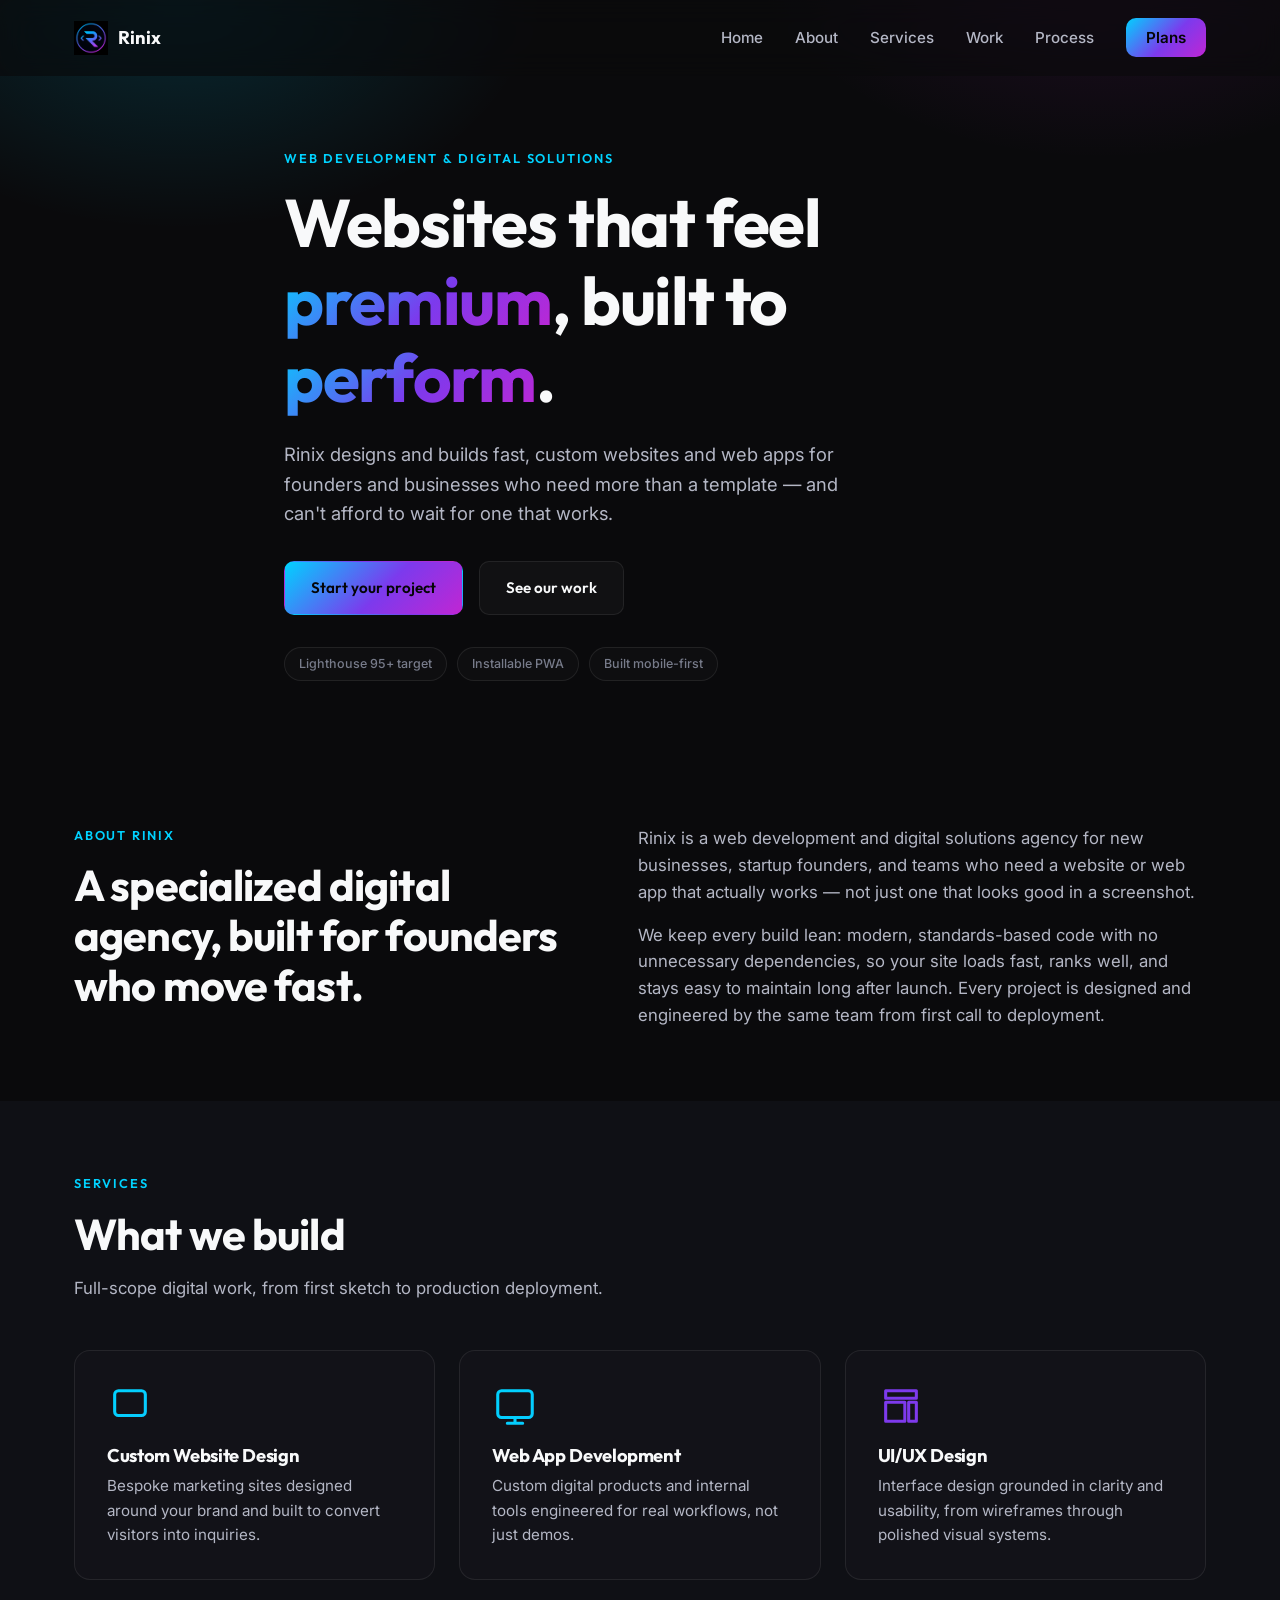
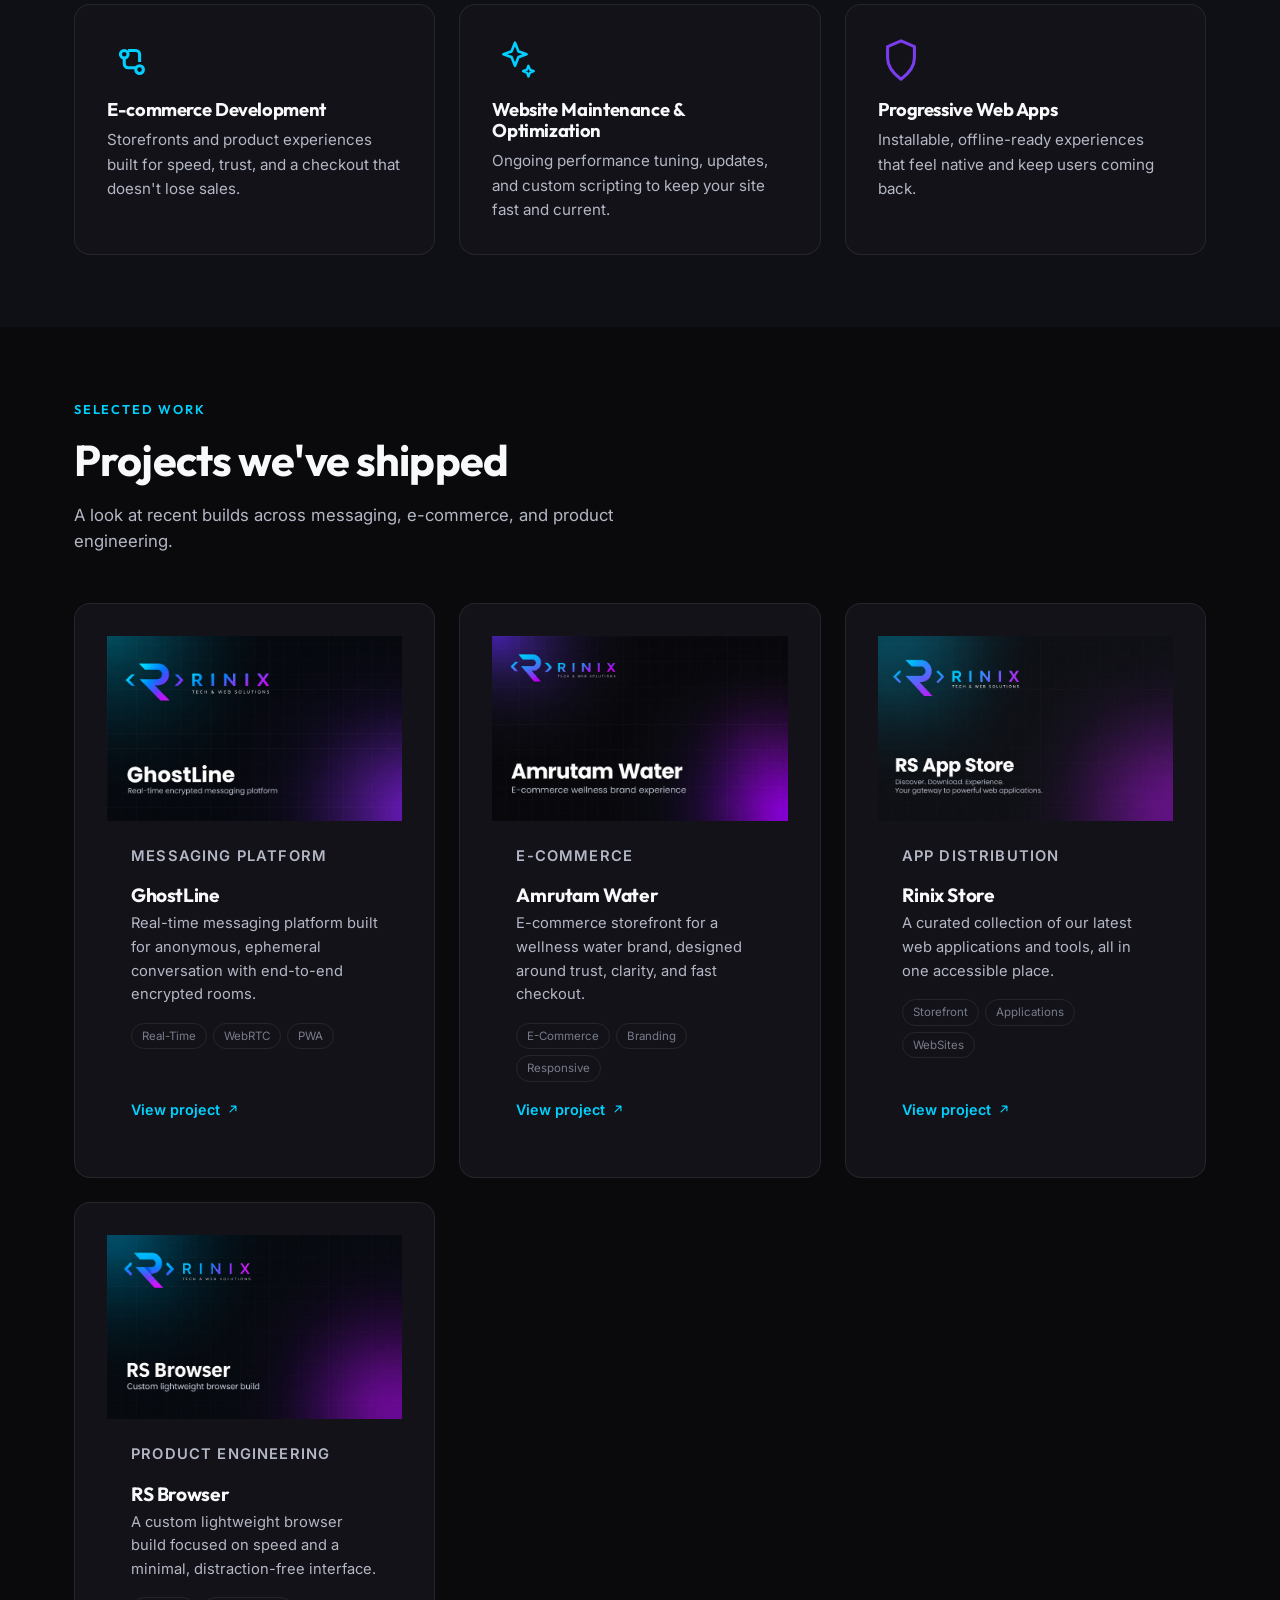
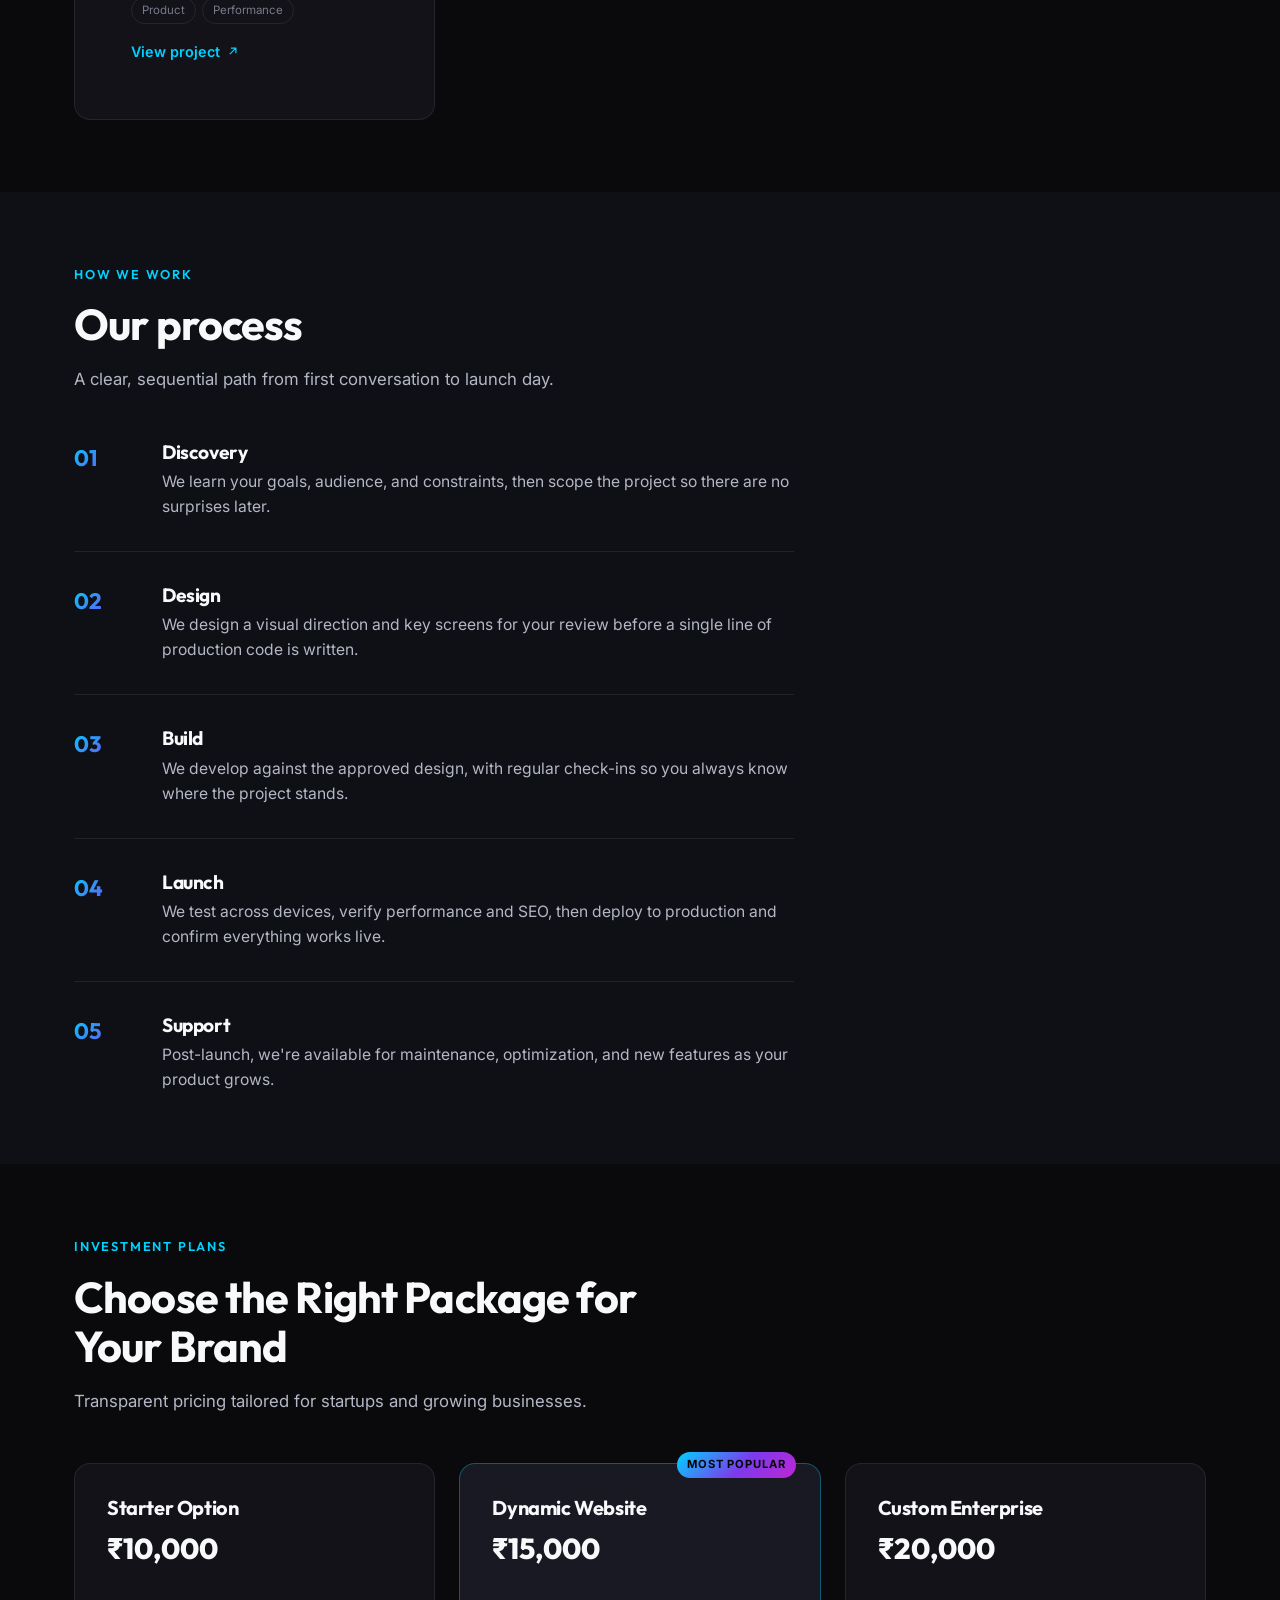
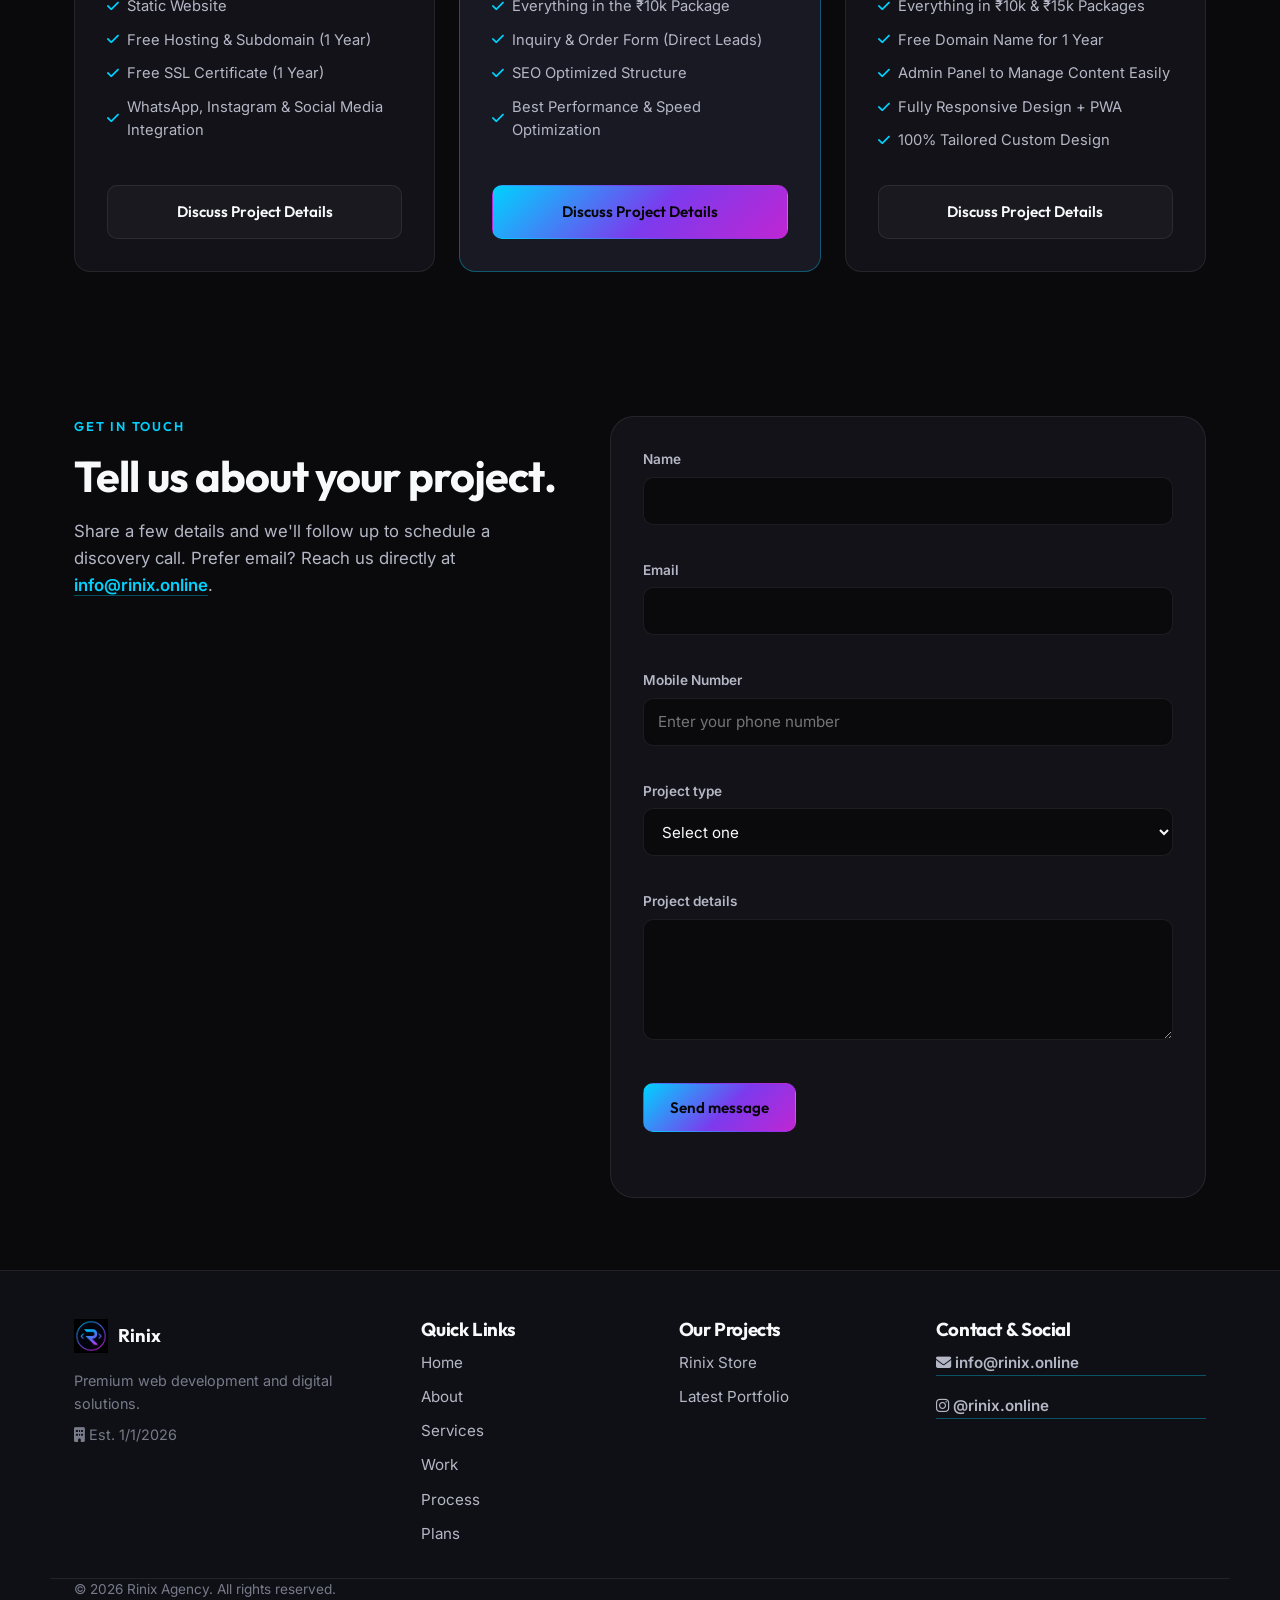
==== commit 52ff00a2: "Add files via upload" ====
--- a/index.html
+++ b/index.html
@@ -16,7 +16,7 @@
   <meta property="og:type" content="website">
   <meta property="og:title" content="Rinix Agency | Premium Web Development and Digital Solutions">
   <meta property="og:description" content="Rinix builds premium websites, web apps, and digital products for startups and growing businesses. Custom design, fast builds, real results.">
-  <meta property="og:image" content="https://rinix.online/og-image.png">
+  <meta property="og:image" content="https://rinix.online/og-image.webp">
   <meta property="og:image:width" content="1200">
   <meta property="og:image:height" content="630">
   <meta property="og:url" content="https://rinix.online/">
@@ -26,13 +26,13 @@
   <meta name="twitter:card" content="summary_large_image">
   <meta name="twitter:title" content="Rinix Agency | Premium Web Development and Digital Solutions">
   <meta name="twitter:description" content="Rinix builds premium websites, web apps, and digital products for startups and growing businesses.">
-  <meta name="twitter:image" content="https://rinix.online/og-image.png">
+  <meta name="twitter:image" content="https://rinix.online/og-image.webp">
 
   <!-- PWA -->
   <link rel="manifest" href="manifest.json">
   <link rel="icon" href="favicon.ico" sizes="any">
-  <link rel="icon" type="image/png" href="icon-192.png" sizes="192x192">
-  <link rel="apple-touch-icon" href="icon-192.png">
+  <link rel="icon" type="image/webp" href="icon-192.webp" sizes="192x192">
+  <link rel="apple-touch-icon" href="icon-192.webp">
 
   <!-- Analytics slots (fill in production IDs before deploy) -->
   <!-- <script async src="https://www.googletagmanager.com/gtag/js?id=G-XXXXXXX"></script> -->
@@ -48,9 +48,19 @@
   <!-- Font Awesome non-blocking load -->
   <link rel="stylesheet" href="https://cdnjs.cloudflare.com/ajax/libs/font-awesome/6.4.0/css/all.min.css" media="print" onload="this.media='all'">
   <noscript><link rel="stylesheet" href="https://cdnjs.cloudflare.com/ajax/libs/font-awesome/6.4.0/css/all.min.css"></noscript>
-  <link rel="preload" href="logo.png" as="image">
-  <link rel="stylesheet" href="style.css">
-  <link rel="stylesheet" href="responsive.css">
+  <link rel="preload" href="logo.webp" as="image">
+  <!-- Non-blocking CSS Loading -->
+  <link rel="stylesheet" href="style.css" media="print" onload="this.media='all'">
+  <noscript><link rel="stylesheet" href="style.css"></noscript>
+
+  <link rel="stylesheet" href="responsive.css" media="print" onload="this.media='all'">
+  <noscript><link rel="stylesheet" href="responsive.css"></noscript>
+
+<link rel="preconnect" href="https://fonts.gstatic.com" crossorigin>
+<link rel="stylesheet" href="https://fonts.googleapis.com/css2?family=Outfit:wght@400;500;600;700;800&family=Inter:wght@400;500;600&display=swap" media="print" onload="this.media='all'">
+<noscript>
+  <link rel="stylesheet" href="https://fonts.googleapis.com/css2?family=Outfit:wght@400;500;600;700;800&family=Inter:wght@400;500;600&display=swap">
+</noscript>
 
   <!-- Organization Schema -->
   <script type="application/ld+json">
@@ -59,7 +69,7 @@
       "@type": "Organization",
       "name": "Rinix Agency",
       "url": "https://rinix.online/",
-      "logo": "https://rinix.online/logo.png",
+      "logo": "https://rinix.online/logo.webp",
       "description": "Premium web development and digital solutions agency building custom websites, web apps, and e-commerce platforms.",
       "email": "info@rinix.online",
       "sameAs": []
@@ -168,7 +178,7 @@
   <header class="site-header" id="site-header">
     <nav class="navbar" aria-label="Primary navigation">
       <a href="#top" class="brand" aria-label="Rinix Agency home">
-        <img src="logo.png" alt="Rinix logo" class="brand-mark" width="34" height="34" fetchpriority="high" loading="eager">
+        <img src="logo.webp" alt="Rinix logo" class="brand-mark" width="34" height="34" fetchpriority="high" loading="eager">
 
         <span class="brand-word">Rinix</span>
       </a>
@@ -178,11 +188,12 @@
       </button>
 
       <ul class="nav-menu" id="navMenu">
+        <li><a href="#top" class="nav-link">Home</a></li>
         <li><a href="#about" class="nav-link">About</a></li>
         <li><a href="#services" class="nav-link">Services</a></li>
         <li><a href="#work" class="nav-link">Work</a></li>
         <li><a href="#process" class="nav-link">Process</a></li>
-        <li><a href="#contact" class="nav-link nav-cta">Start a project</a></li>
+        <li><a href="#plans" class="nav-link nav-cta">Plans</a></li>
       </ul>
     </nav>
   </header>
@@ -403,6 +414,63 @@
       </div>
     </section>
 
+<!-- ===== PRICING PLANS ===== -->
+<section class="section" id="plans">
+  <div class="container">
+    <div class="section-head reveal">
+      <p class="eyebrow">Investment plans</p>
+      <h2 class="section-title">Choose the Right Package for Your Brand</h2>
+      <p class="section-sub">
+        Transparent pricing tailored for startups and growing businesses.
+      </p>
+    </div>
+
+    <div class="pricing-grid">
+      <!-- Starter Option -->
+      <article class="card pricing-card reveal">
+        <h3>Starter Option</h3>
+        <div class="pricing-price">₹10,000</div>
+        <ul class="pricing-features">
+          <li><i class="fa-solid fa-check"></i> Static Website</li>
+          <li><i class="fa-solid fa-check"></i> Free Hosting & Subdomain (1 Year)</li>
+          <li><i class="fa-solid fa-check"></i> Free SSL Certificate (1 Year)</li>
+          <li><i class="fa-solid fa-check"></i> WhatsApp, Instagram & Social Media Integration</li>
+        </ul>
+        <a href="#contact" class="btn btn-secondary">Discuss Project Details</a>
+      </article>
+
+      <!-- Most Popular -->
+      <article class="card pricing-card popular reveal">
+        <span class="pricing-badge">Most Popular</span>
+        <h3>Dynamic Website</h3>
+        <div class="pricing-price">₹15,000</div>
+        <ul class="pricing-features">
+          <li><i class="fa-solid fa-check"></i> Everything in the ₹10k Package</li>
+          <li><i class="fa-solid fa-check"></i> Inquiry & Order Form (Direct Leads)</li>
+          <li><i class="fa-solid fa-check"></i> SEO Optimized Structure</li>
+          <li><i class="fa-solid fa-check"></i> Best Performance & Speed Optimization</li>
+        </ul>
+        <a href="#contact" class="btn btn-primary">Discuss Project Details</a>
+      </article>
+
+      <!-- Ultimate Custom Solution -->
+      <article class="card pricing-card reveal" id="plan">
+        <h3>Custom Enterprise</h3>
+        <div class="pricing-price">₹20,000</div>
+        <ul class="pricing-features">
+          <li><i class="fa-solid fa-check"></i> Everything in ₹10k & ₹15k Packages</li>
+          <li><i class="fa-solid fa-check"></i> Free Domain Name for 1 Year</li>
+          <li><i class="fa-solid fa-check"></i> Admin Panel to Manage Content Easily</li>
+          <li><i class="fa-solid fa-check"></i> Fully Responsive Design + PWA</li>
+          <li><i class="fa-solid fa-check"></i> 100% Tailored Custom Design</li>
+        </ul>
+        <a href="#contact" class="btn btn-secondary">Discuss Project Details</a>
+      </article>
+    </div>
+  </div>
+</section>
+
+
     <!-- ===== CONTACT ===== -->
     <section class="section" id="contact">
       <div class="container contact-grid">
@@ -484,7 +552,7 @@
     <!-- 1. Brand & Details -->
     <div class="footer-brand">
       <a href="#top" class="brand" aria-label="Rinix Agency home">
-        <img src="logo.png" alt="Rinix logo" class="brand-mark" width="28" height="28">
+        <img loading="lazy" src="logo.webp" alt="Rinix logo" class="brand-mark" width="28" height="28">
         <span class="brand-word">Rinix</span>
       </a>
       <p class="footer-tag">
@@ -496,24 +564,26 @@
     </div>
 
     <!-- 2. Quick Links -->
-    <nav class="footer-nav" aria-label="Quick links">
-      <h4>Quick Links</h4>
+    <div class="footer-nav" aria-label="Quick links">
+      <h3>Quick Links</h3>
+      <a href="#top">Home</a>
       <a href="#about">About</a>
       <a href="#services">Services</a>
       <a href="#work">Work</a>
       <a href="#process">Process</a>
-    </nav>
+      <a href="#plans">Plans</a>
+    </div>
 
     <!-- 3. Projects & Portfolio -->
-    <nav class="footer-nav" aria-label="Our Projects">
-      <h4>Our Projects</h4>
+    <div class="footer-nav" aria-label="Our Projects">
+      <h3>Our Projects</h3>
       <a href="https://store.rinix.online/" target="_blank" rel="noopener noreferrer">Rinix Store</a>
       <a href="https://rehansandhi181.blogspot.com" target="_blank" rel="noopener noreferrer">Latest Portfolio</a>
-    </nav>
+    </div>
 
     <!-- 4. Contact & Social -->
     <div class="footer-contact">
-      <h4>Contact & Social</h4>
+      <h3>Contact & Social</h3>
       <a class="inline-link" href="mailto:info@rinix.online">
         <i class="fa-solid fa-envelope"></i> info@rinix.online
       </a>
@@ -521,6 +591,7 @@
         <i class="fa-brands fa-instagram"></i> @rinix.online
       </a>
     </div>
+
 
   </div>
 
--- a/style.css
+++ b/style.css
@@ -602,3 +602,91 @@
 .install-toast[hidden] {
   display: none !important;
 }
+
+/* ---------- Pricing Section Styles ---------- */
+.pricing-grid {
+  display: grid;
+  grid-template-columns: repeat(3, 1fr);
+  gap: var(--space-3);
+  align-items: stretch;
+}
+
+.pricing-card {
+  background: var(--card-bg);
+  border: 1px solid var(--border-subtle);
+  border-radius: var(--radius-md);
+  padding: var(--space-4);
+  display: flex;
+  flex-direction: column;
+  position: relative;
+  transition: transform 0.3s var(--ease), border-color 0.3s var(--ease);
+}
+
+.pricing-card.popular {
+  border-color: var(--border-accent);
+  background: var(--elevated);
+}
+
+.pricing-card:hover {
+  transform: translateY(-4px);
+  border-color: var(--accent-blue);
+}
+
+.pricing-badge {
+  position: absolute;
+  top: -12px;
+  right: var(--space-3);
+  background: var(--gradient-brand);
+  color: #050507;
+  font-size: 0.7rem;
+  font-weight: 700;
+  text-transform: uppercase;
+  letter-spacing: 0.08em;
+  padding: 4px 10px;
+  border-radius: 999px;
+}
+
+.pricing-card h3 {
+  font-size: 1.25rem;
+  margin-bottom: 6px;
+}
+
+.pricing-price {
+  font-family: var(--font-display);
+  font-size: 1.8rem;
+  font-weight: 800;
+  color: var(--text-primary);
+  margin-bottom: var(--space-3);
+}
+
+.pricing-features {
+  list-style: none;
+  padding: 0;
+  margin: 0 0 var(--space-4) 0;
+  display: flex;
+  flex-direction: column;
+  gap: 10px;
+  flex: 1;
+}
+
+.pricing-features li {
+  font-size: 0.92rem;
+  color: var(--text-secondary);
+  display: flex;
+  align-items: center;
+  gap: 8px;
+}
+
+.pricing-features li i {
+  color: var(--accent-blue);
+  font-size: 0.85rem;
+}
+
+/* Responsive adjustment for pricing cards */
+@media (max-width: 1023px) {
+  .pricing-grid {
+    grid-template-columns: 1fr;
+    max-width: 480px;
+    margin: 0 auto;
+  }
+}
--- a/style.css
+++ b/style.css
@@ -602,3 +602,91 @@
 .install-toast[hidden] {
   display: none !important;
 }
+
+/* ---------- Pricing Section Styles ---------- */
+.pricing-grid {
+  display: grid;
+  grid-template-columns: repeat(3, 1fr);
+  gap: var(--space-3);
+  align-items: stretch;
+}
+
+.pricing-card {
+  background: var(--card-bg);
+  border: 1px solid var(--border-subtle);
+  border-radius: var(--radius-md);
+  padding: var(--space-4);
+  display: flex;
+  flex-direction: column;
+  position: relative;
+  transition: transform 0.3s var(--ease), border-color 0.3s var(--ease);
+}
+
+.pricing-card.popular {
+  border-color: var(--border-accent);
+  background: var(--elevated);
+}
+
+.pricing-card:hover {
+  transform: translateY(-4px);
+  border-color: var(--accent-blue);
+}
+
+.pricing-badge {
+  position: absolute;
+  top: -12px;
+  right: var(--space-3);
+  background: var(--gradient-brand);
+  color: #050507;
+  font-size: 0.7rem;
+  font-weight: 700;
+  text-transform: uppercase;
+  letter-spacing: 0.08em;
+  padding: 4px 10px;
+  border-radius: 999px;
+}
+
+.pricing-card h3 {
+  font-size: 1.25rem;
+  margin-bottom: 6px;
+}
+
+.pricing-price {
+  font-family: var(--font-display);
+  font-size: 1.8rem;
+  font-weight: 800;
+  color: var(--text-primary);
+  margin-bottom: var(--space-3);
+}
+
+.pricing-features {
+  list-style: none;
+  padding: 0;
+  margin: 0 0 var(--space-4) 0;
+  display: flex;
+  flex-direction: column;
+  gap: 10px;
+  flex: 1;
+}
+
+.pricing-features li {
+  font-size: 0.92rem;
+  color: var(--text-secondary);
+  display: flex;
+  align-items: center;
+  gap: 8px;
+}
+
+.pricing-features li i {
+  color: var(--accent-blue);
+  font-size: 0.85rem;
+}
+
+/* Responsive adjustment for pricing cards */
+@media (max-width: 1023px) {
+  .pricing-grid {
+    grid-template-columns: 1fr;
+    max-width: 480px;
+    margin: 0 auto;
+  }
+}
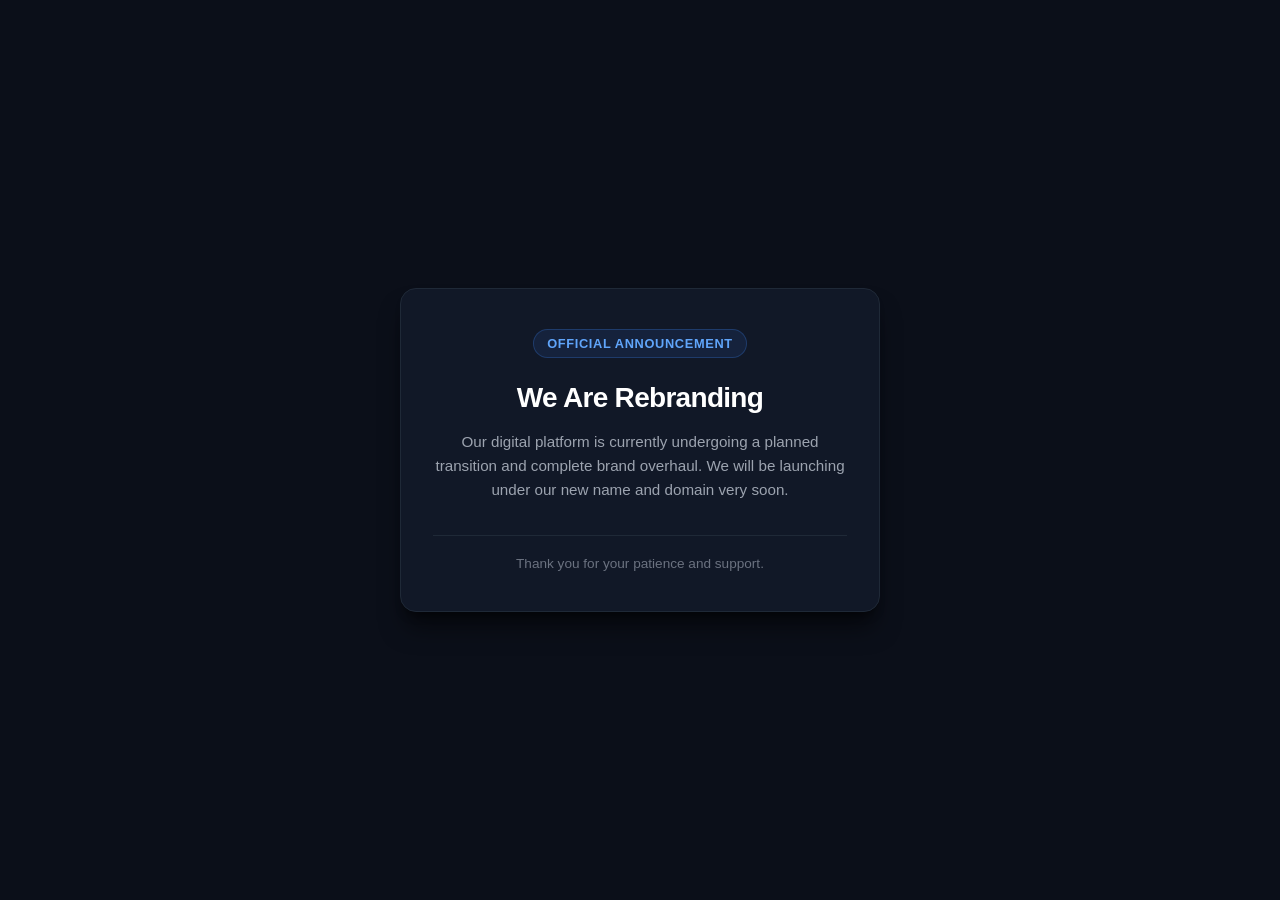
==== commit e8348705: "Rename Maintain.html to index.html" ====
--- a/index.html
+++ b/index.html
@@ -1,620 +1,81 @@
 <!DOCTYPE html>
 <html lang="en">
 <head>
-  <meta charset="UTF-8">
-  <meta name="viewport" content="width=device-width, initial-scale=1, viewport-fit=cover">
-  <title>Rinix Agency | Premium Web Development and Digital Solutions</title>
-  <meta name="description" content="Rinix builds premium websites, web apps, and digital products for startups and growing businesses. Custom design, fast builds, real results.">
-  <link rel="canonical" href="https://rinix.online/">
-  <meta name="theme-color" content="#0A0A0C">
-  <meta name="color-scheme" content="dark">
-  <meta name="robots" content="index, follow, max-image-preview:large">
-  <meta name="author" content="Rinix Agency">
-  <meta name="keywords" content="web development agency, custom web design, UI UX design, e-commerce development, web app development, website maintenance">
-
-  <!-- Open Graph -->
-  <meta property="og:type" content="website">
-  <meta property="og:title" content="Rinix Agency | Premium Web Development and Digital Solutions">
-  <meta property="og:description" content="Rinix builds premium websites, web apps, and digital products for startups and growing businesses. Custom design, fast builds, real results.">
-  <meta property="og:image" content="https://rinix.online/og-image.webp">
-  <meta property="og:image:width" content="1200">
-  <meta property="og:image:height" content="630">
-  <meta property="og:url" content="https://rinix.online/">
-  <meta property="og:site_name" content="Rinix Agency">
-
-  <!-- Twitter -->
-  <meta name="twitter:card" content="summary_large_image">
-  <meta name="twitter:title" content="Rinix Agency | Premium Web Development and Digital Solutions">
-  <meta name="twitter:description" content="Rinix builds premium websites, web apps, and digital products for startups and growing businesses.">
-  <meta name="twitter:image" content="https://rinix.online/og-image.webp">
-
-  <!-- PWA -->
-  <link rel="manifest" href="manifest.json">
-  <link rel="icon" href="favicon.ico" sizes="any">
-  <link rel="icon" type="image/webp" href="icon-192.webp" sizes="192x192">
-  <link rel="apple-touch-icon" href="icon-192.webp">
-
-  <!-- Analytics slots (fill in production IDs before deploy) -->
-  <!-- <script async src="https://www.googletagmanager.com/gtag/js?id=G-XXXXXXX"></script> -->
-  <!-- <meta name="google-site-verification" content="PASTE_SEARCH_CONSOLE_CODE_HERE"> -->
-
-  <!-- Fonts Preload & Swap Fix -->
-  <link rel="preconnect" href="https://fonts.googleapis.com">
-  <link rel="preconnect" href="https://fonts.gstatic.com" crossorigin>
-  <link rel="preload" as="style" href="https://fonts.googleapis.com/css2?family=Outfit:wght@400;500;600;700;800&family=Inter:wght@400;500;600&display=swap">
-  <link href="https://fonts.googleapis.com/css2?family=Outfit:wght@400;500;600;700;800&family=Inter:wght@400;500;600&display=swap" rel="stylesheet">
-
-  <!-- Font Awesome for Premium Icons -->
-  <!-- Font Awesome non-blocking load -->
-  <link rel="stylesheet" href="https://cdnjs.cloudflare.com/ajax/libs/font-awesome/6.4.0/css/all.min.css" media="print" onload="this.media='all'">
-  <noscript><link rel="stylesheet" href="https://cdnjs.cloudflare.com/ajax/libs/font-awesome/6.4.0/css/all.min.css"></noscript>
-  <link rel="preload" href="logo.webp" as="image">
-  <!-- Non-blocking CSS Loading -->
-  <link rel="stylesheet" href="style.css" media="print" onload="this.media='all'">
-  <noscript><link rel="stylesheet" href="style.css"></noscript>
-
-  <link rel="stylesheet" href="responsive.css" media="print" onload="this.media='all'">
-  <noscript><link rel="stylesheet" href="responsive.css"></noscript>
-
-<link rel="preconnect" href="https://fonts.gstatic.com" crossorigin>
-<link rel="stylesheet" href="https://fonts.googleapis.com/css2?family=Outfit:wght@400;500;600;700;800&family=Inter:wght@400;500;600&display=swap" media="print" onload="this.media='all'">
-<noscript>
-  <link rel="stylesheet" href="https://fonts.googleapis.com/css2?family=Outfit:wght@400;500;600;700;800&family=Inter:wght@400;500;600&display=swap">
-</noscript>
-
-  <!-- Organization Schema -->
-  <script type="application/ld+json">
-    {
-      "@context": "https://schema.org",
-      "@type": "Organization",
-      "name": "Rinix Agency",
-      "url": "https://rinix.online/",
-      "logo": "https://rinix.online/logo.webp",
-      "description": "Premium web development and digital solutions agency building custom websites, web apps, and e-commerce platforms.",
-      "email": "info@rinix.online",
-      "sameAs": []
-    }
-  </script>
-
-  <!-- Service Schema -->
-  <script type="application/ld+json">
-    {
-      "@context": "https://schema.org",
-      "@type": "Service",
-      "serviceType": "Web Development and Digital Design",
-      "provider": {
-        "@type": "Organization",
-        "name": "Rinix Agency"
-      },
-      "areaServed": "Worldwide",
-      "description": "Custom website design, web app development, UI/UX design, e-commerce platforms, and website maintenance for businesses and startups.",
-      "hasOfferCatalog": {
-        "@type": "OfferCatalog",
-        "name": "Rinix Services",
-        "itemListElement": [{
-          "@type": "Offer",
-          "itemOffered": {
-            "@type": "Service",
-            "name": "Custom Website Design"
-          }
-        },
-          {
-            "@type": "Offer",
-            "itemOffered": {
-              "@type": "Service",
-              "name": "Web App Development"
-            }
-          },
-          {
-            "@type": "Offer",
-            "itemOffered": {
-              "@type": "Service",
-              "name": "UI/UX Design"
-            }
-          },
-          {
-            "@type": "Offer",
-            "itemOffered": {
-              "@type": "Service",
-              "name": "E-commerce Development"
-            }
-          },
-          {
-            "@type": "Offer",
-            "itemOffered": {
-              "@type": "Service",
-              "name": "Website Maintenance & Optimization"
-            }
-          }]
-      }
-    }
-  </script>
-
-  <!-- FAQ Schema -->
-  <script type="application/ld+json">
-    {
-      "@context": "https://schema.org",
-      "@type": "FAQPage",
-      "mainEntity": [{
-        "@type": "Question",
-        "name": "How long does a typical project take?",
-        "acceptedAnswer": {
-          "@type": "Answer",
-          "text": "Most marketing websites take two to four weeks. Custom web apps and e-commerce platforms typically run four to eight weeks depending on scope."
+    <meta charset="UTF-8">
+    <meta name="viewport" content="width=device-width, initial-scale=1.0">
+    <title>We Are Rebranding | Coming Soon</title>
+    <style>
+        * {
+            box-sizing: border-box;
+            margin: 0;
+            padding: 0;
         }
-      },
-        {
-          "@type": "Question",
-          "name": "Does Rinix offer ongoing maintenance after launch?",
-          "acceptedAnswer": {
-            "@type": "Answer",
-            "text": "Yes. Rinix offers ongoing maintenance, performance optimization, and custom scripting after your site or app goes live."
-          }
-        },
-        {
-          "@type": "Question",
-          "name": "What technologies does Rinix build with?",
-          "acceptedAnswer": {
-            "@type": "Answer",
-            "text": "Rinix builds with modern, lightweight, standards-based technology chosen for each project's needs, prioritizing speed, accessibility, and long-term maintainability."
-          }
-        },
-        {
-          "@type": "Question",
-          "name": "How do I start a project with Rinix?",
-          "acceptedAnswer": {
-            "@type": "Answer",
-            "text": "Reach out through the contact form or email info@rinix.online with a short description of your project, and Rinix will follow up to schedule a discovery call."
-          }
-        }]
-    }
-  </script>
+        body {
+            font-family: -apple-system, BlinkMacSystemFont, "Segoe UI", Roboto, Oxygen, Ubuntu, Cantarell, sans-serif;
+            background-color: #0b0f19;
+            color: #f3f4f6;
+            min-height: 100vh;
+            display: flex;
+            align-items: center;
+            justify-content: center;
+            padding: 1.5rem;
+        }
+        .card {
+            background: #111827;
+            border: 1px solid #1f2937;
+            border-radius: 1rem;
+            padding: 2.5rem 2rem;
+            max-width: 480px;
+            width: 100%;
+            text-align: center;
+            box-shadow: 0 20px 25px -5px rgba(0, 0, 0, 0.5), 0 8px 10px -6px rgba(0, 0, 0, 0.5);
+        }
+        .badge {
+            display: inline-block;
+            background: rgba(59, 130, 246, 0.1);
+            color: #60a5fa;
+            border: 1px solid rgba(59, 130, 246, 0.25);
+            font-size: 0.8rem;
+            font-weight: 600;
+            padding: 0.35rem 0.85rem;
+            border-radius: 9999px;
+            margin-bottom: 1.5rem;
+            text-transform: uppercase;
+            letter-spacing: 0.05em;
+        }
+        h1 {
+            font-size: 1.75rem;
+            font-weight: 700;
+            margin-bottom: 1rem;
+            color: #ffffff;
+            letter-spacing: -0.025em;
+        }
+        p {
+            color: #9ca3af;
+            font-size: 0.95rem;
+            line-height: 1.6;
+            margin-bottom: 2rem;
+        }
+        .divider {
+            height: 1px;
+            background-color: #1f2937;
+            margin-bottom: 1.25rem;
+        }
+        .footer-text {
+            font-size: 0.85rem;
+            color: #6b7280;
+        }
+    </style>
 </head>
 <body>
-
-  <a class="skip-link" href="#main">Skip to main content</a>
-
-  <!-- ===== NAVIGATION ===== -->
-  <header class="site-header" id="site-header">
-    <nav class="navbar" aria-label="Primary navigation">
-      <a href="#top" class="brand" aria-label="Rinix Agency home">
-        <img src="logo.webp" alt="Rinix logo" class="brand-mark" width="34" height="34" fetchpriority="high" loading="eager">
-
-        <span class="brand-word">Rinix</span>
-      </a>
-
-      <button class="nav-toggle" id="navToggle" aria-expanded="false" aria-controls="navMenu" aria-label="Open menu">
-        <span></span><span></span><span></span>
-      </button>
-
-      <ul class="nav-menu" id="navMenu">
-        <li><a href="#top" class="nav-link">Home</a></li>
-        <li><a href="#about" class="nav-link">About</a></li>
-        <li><a href="#services" class="nav-link">Services</a></li>
-        <li><a href="#work" class="nav-link">Work</a></li>
-        <li><a href="#process" class="nav-link">Process</a></li>
-        <li><a href="#plans" class="nav-link nav-cta">Plans</a></li>
-      </ul>
-    </nav>
-  </header>
-
-  <main id="main">
-
-    <!-- ===== HERO ===== -->
-    <section class="hero" id="top">
-      <div class="hero-glow" aria-hidden="true"></div>
-      <div class="container hero-inner">
-        <p class="eyebrow reveal">
-          Web development &amp; digital solutions
-        </p>
-        <h1 class="hero-title reveal">
-          Websites that feel <span class="gradient-text">premium</span>,
-          built to <span class="gradient-text">perform</span>.
-        </h1>
-        <p class="hero-sub reveal">
-          Rinix designs and builds fast, custom websites and web apps for founders
-          and businesses who need more than a template &mdash; and can't afford to wait
-          for one that works.
-        </p>
-        <div class="hero-actions reveal">
-          <a href="#contact" class="btn btn-primary">Start your project</a>
-          <a href="#work" class="btn btn-secondary">See our work</a>
+    <div class="card">
+        <span class="badge">Official Announcement</span>
+        <h1>We Are Rebranding</h1>
+        <p>Our digital platform is currently undergoing a planned transition and complete brand overhaul. We will be launching under our new name and domain very soon.</p>
+        <div class="divider"></div>
+        <div class="footer-text">
+            Thank you for your patience and support.
         </div>
-        <div class="hero-meta reveal" aria-label="Build quality indicators">
-          <span class="meta-pill">Lighthouse 95+ target</span>
-          <span class="meta-pill">Installable PWA</span>
-          <span class="meta-pill">Built mobile-first</span>
-        </div>
-      </div>
-    </section>
-
-    <!-- ===== ABOUT ===== -->
-    <section class="section" id="about">
-      <div class="container about-grid">
-        <div class="reveal">
-          <p class="eyebrow">
-            About Rinix
-          </p>
-          <h2 class="section-title">A specialized digital agency, built for founders who move fast.</h2>
-        </div>
-        <div class="about-copy reveal">
-          <p>
-            Rinix is a web development and digital solutions agency for new
-            businesses, startup founders, and teams who need a website or
-            web app that actually works &mdash; not just one that looks good in a
-            screenshot.
-          </p>
-          <p>
-            We keep every build lean: modern, standards-based code with no
-            unnecessary dependencies, so your site loads fast, ranks well, and
-            stays easy to maintain long after launch. Every project is designed
-            and engineered by the same team from first call to
-            deployment.
-          </p>
-        </div>
-      </div>
-    </section>
-
-    <!-- ===== SERVICES ===== -->
-    <section class="section section-alt" id="services">
-      <div class="container">
-        <div class="section-head reveal">
-          <p class="eyebrow">
-            Services
-          </p>
-          <h2 class="section-title">What we build</h2>
-          <p class="section-sub">
-            Full-scope digital work, from first sketch to production deployment.
-          </p>
-        </div>
-
-        <div class="grid services-grid">
-          <article class="card service-card reveal">
-            <div class="card-icon" aria-hidden="true">
-              <svg viewBox="0 0 24 24" fill="none"><path d="M4 6a2 2 0 012-2h12a2 2 0 012 2v9a2 2 0 01-2 2H6a2 2 0 01-2-2V6z" stroke="url(#g1)" stroke-width="1.6" /><path d="M2 20h20" stroke="url(#g1)" stroke-width="1.6" stroke-linecap="round" /><defs><linearGradient id="g1" x1="0" y1="0" x2="24" y2="24"><stop stop-color="#00D2FF" /><stop offset="1" stop-color="#C026D3" /></linearGradient></defs></svg>
-            </div>
-            <h3>Custom Website Design</h3>
-            <p>
-              Bespoke marketing sites designed around your brand and built to convert visitors into inquiries.
-            </p>
-          </article>
-
-          <article class="card service-card reveal">
-            <div class="card-icon" aria-hidden="true">
-              <svg viewBox="0 0 24 24" fill="none"><rect x="3" y="4" width="18" height="14" rx="2" stroke="url(#g2)" stroke-width="1.6" /><path d="M8 21h8M12 18v3" stroke="url(#g2)" stroke-width="1.6" stroke-linecap="round" /><defs><linearGradient id="g2" x1="0" y1="0" x2="24" y2="24"><stop stop-color="#00D2FF" /><stop offset="1" stop-color="#7C3AED" /></linearGradient></defs></svg>
-            </div>
-            <h3>Web App Development</h3>
-            <p>
-              Custom digital products and internal tools engineered for real workflows, not just demos.
-            </p>
-          </article>
-
-          <article class="card service-card reveal">
-            <div class="card-icon" aria-hidden="true">
-              <svg viewBox="0 0 24 24" fill="none"><path d="M4 4h16v4H4zM4 10h10v10H4zM16 10h4v10h-4z" stroke="url(#g3)" stroke-width="1.6" stroke-linejoin="round" /><defs><linearGradient id="g3" x1="0" y1="0" x2="24" y2="24"><stop stop-color="#7C3AED" /><stop offset="1" stop-color="#C026D3" /></linearGradient></defs></svg>
-            </div>
-            <h3>UI/UX Design</h3>
-            <p>
-              Interface design grounded in clarity and usability, from wireframes through polished visual systems.
-            </p>
-          </article>
-
-          <article class="card service-card reveal">
-            <div class="card-icon" aria-hidden="true">
-              <svg viewBox="0 0 24 24" fill="none"><circle cx="9" cy="9" r="2" stroke="url(#g4)" stroke-width="1.6" /><circle cx="17" cy="17" r="2" stroke="url(#g4)" stroke-width="1.6" /><path d="M9 11v3a2 2 0 002 2h4M17 13V9a2 2 0 00-2-2h-4" stroke="url(#g4)" stroke-width="1.6" /><defs><linearGradient id="g4" x1="0" y1="0" x2="24" y2="24"><stop stop-color="#00D2FF" /><stop offset="1" stop-color="#C026D3" /></linearGradient></defs></svg>
-            </div>
-            <h3>E-commerce Development</h3>
-            <p>
-              Storefronts and product experiences built for speed, trust, and a checkout that doesn't lose sales.
-            </p>
-          </article>
-
-          <article class="card service-card reveal">
-            <div class="card-icon" aria-hidden="true">
-              <svg viewBox="0 0 24 24" fill="none"><path d="M12 3l1.8 4.5L18 9l-4.2 1.5L12 15l-1.8-4.5L6 9l4.2-1.5L12 3z" stroke="url(#g5)" stroke-width="1.4" stroke-linejoin="round" /><path d="M19 15l.8 2 2 .8-2 .8-.8 2-.8-2-2-.8 2-.8.8-2z" stroke="url(#g5)" stroke-width="1.2" stroke-linejoin="round" /><defs><linearGradient id="g5" x1="0" y1="0" x2="24" y2="24"><stop stop-color="#00D2FF" /><stop offset="1" stop-color="#7C3AED" /></linearGradient></defs></svg>
-            </div>
-            <h3>Website Maintenance &amp; Optimization</h3>
-            <p>
-              Ongoing performance tuning, updates, and custom scripting to keep your site fast and current.
-            </p>
-          </article>
-
-          <article class="card service-card reveal">
-            <div class="card-icon" aria-hidden="true">
-              <svg viewBox="0 0 24 24" fill="none"><path d="M12 2l7 3v6c0 5-3.5 8.5-7 11-3.5-2.5-7-6-7-11V5l7-3z" stroke="url(#g6)" stroke-width="1.6" stroke-linejoin="round" /><defs><linearGradient id="g6" x1="0" y1="0" x2="24" y2="24"><stop stop-color="#7C3AED" /><stop offset="1" stop-color="#00D2FF" /></linearGradient></defs></svg>
-            </div>
-            <h3>Progressive Web Apps</h3>
-            <p>
-              Installable, offline-ready experiences that feel native and keep users coming back.
-            </p>
-          </article>
-        </div>
-      </div>
-    </section>
-
-    <!-- ===== PORTFOLIO ===== -->
-    <section class="section" id="work">
-      <div class="container">
-        <div class="section-head reveal">
-          <p class="eyebrow">
-            Selected work
-          </p>
-          <h2 class="section-title">Projects we've shipped</h2>
-          <p class="section-sub">
-            A look at recent builds across messaging, e-commerce, and product engineering.
-          </p>
-        </div>
-
-        <div class="grid portfolio-grid" id="portfolioGrid">
-          <!-- Rendered by app.js from the portfolioProjects data array -->
-        </div>
-      </div>
-    </section>
-
-    <!-- ===== PROCESS ===== -->
-    <section class="section section-alt" id="process">
-      <div class="container">
-        <div class="section-head reveal">
-          <p class="eyebrow">
-            How we work
-          </p>
-          <h2 class="section-title">Our process</h2>
-          <p class="section-sub">
-            A clear, sequential path from first conversation to launch day.
-          </p>
-        </div>
-
-        <ol class="process-list">
-          <li class="process-step reveal">
-            <span class="step-index">01</span>
-            <div>
-              <h3>Discovery</h3>
-              <p>
-                We learn your goals, audience, and constraints, then scope the project so there are no surprises later.
-              </p>
-            </div>
-          </li>
-          <li class="process-step reveal">
-            <span class="step-index">02</span>
-            <div>
-              <h3>Design</h3>
-              <p>
-                We design a visual direction and key screens for your review before a single line of production code is written.
-              </p>
-            </div>
-          </li>
-          <li class="process-step reveal">
-            <span class="step-index">03</span>
-            <div>
-              <h3>Build</h3>
-              <p>
-                We develop against the approved design, with regular check-ins so you always know where the project stands.
-              </p>
-            </div>
-          </li>
-          <li class="process-step reveal">
-            <span class="step-index">04</span>
-            <div>
-              <h3>Launch</h3>
-              <p>
-                We test across devices, verify performance and SEO, then deploy to production and confirm everything works live.
-              </p>
-            </div>
-          </li>
-          <li class="process-step reveal">
-            <span class="step-index">05</span>
-            <div>
-              <h3>Support</h3>
-              <p>
-                Post-launch, we're available for maintenance, optimization, and new features as your product grows.
-              </p>
-            </div>
-          </li>
-        </ol>
-      </div>
-    </section>
-
-<!-- ===== PRICING PLANS ===== -->
-<section class="section" id="plans">
-  <div class="container">
-    <div class="section-head reveal">
-      <p class="eyebrow">Investment plans</p>
-      <h2 class="section-title">Choose the Right Package for Your Brand</h2>
-      <p class="section-sub">
-        Transparent pricing tailored for startups and growing businesses.
-      </p>
     </div>
-
-    <div class="pricing-grid">
-      <!-- Starter Option -->
-      <article class="card pricing-card reveal">
-        <h3>Starter Option</h3>
-        <div class="pricing-price">₹10,000</div>
-        <ul class="pricing-features">
-          <li><i class="fa-solid fa-check"></i> Static Website</li>
-          <li><i class="fa-solid fa-check"></i> Free Hosting & Subdomain (1 Year)</li>
-          <li><i class="fa-solid fa-check"></i> Free SSL Certificate (1 Year)</li>
-          <li><i class="fa-solid fa-check"></i> WhatsApp, Instagram & Social Media Integration</li>
-        </ul>
-        <a href="#contact" class="btn btn-secondary">Discuss Project Details</a>
-      </article>
-
-      <!-- Most Popular -->
-      <article class="card pricing-card popular reveal">
-        <span class="pricing-badge">Most Popular</span>
-        <h3>Dynamic Website</h3>
-        <div class="pricing-price">₹15,000</div>
-        <ul class="pricing-features">
-          <li><i class="fa-solid fa-check"></i> Everything in the ₹10k Package</li>
-          <li><i class="fa-solid fa-check"></i> Inquiry & Order Form (Direct Leads)</li>
-          <li><i class="fa-solid fa-check"></i> SEO Optimized Structure</li>
-          <li><i class="fa-solid fa-check"></i> Best Performance & Speed Optimization</li>
-        </ul>
-        <a href="#contact" class="btn btn-primary">Discuss Project Details</a>
-      </article>
-
-      <!-- Ultimate Custom Solution -->
-      <article class="card pricing-card reveal" id="plan">
-        <h3>Custom Enterprise</h3>
-        <div class="pricing-price">₹20,000</div>
-        <ul class="pricing-features">
-          <li><i class="fa-solid fa-check"></i> Everything in ₹10k & ₹15k Packages</li>
-          <li><i class="fa-solid fa-check"></i> Free Domain Name for 1 Year</li>
-          <li><i class="fa-solid fa-check"></i> Admin Panel to Manage Content Easily</li>
-          <li><i class="fa-solid fa-check"></i> Fully Responsive Design + PWA</li>
-          <li><i class="fa-solid fa-check"></i> 100% Tailored Custom Design</li>
-        </ul>
-        <a href="#contact" class="btn btn-secondary">Discuss Project Details</a>
-      </article>
-    </div>
-  </div>
-</section>
-
-
-    <!-- ===== CONTACT ===== -->
-    <section class="section" id="contact">
-      <div class="container contact-grid">
-        <div class="reveal">
-          <p class="eyebrow">
-            Get in touch
-          </p>
-          <h2 class="section-title">Tell us about your project.</h2>
-          <p class="section-sub">
-            Share a few details and we'll follow up to schedule a discovery call.
-            Prefer email? Reach us directly at
-            <a class="inline-link" href="mailto:info@rinix.online">info@rinix.online</a>.
-          </p>
-        </div>
-
-        <form class="contact-form reveal" id="contactForm" name="contact" method="POST" data-netlify="true" novalidate>
-
-          <!-- Netlify ke liye zaroori hidden field -->
-          <input type="hidden" name="form-name" value="contact">
-
-          <!-- Hidden honeypot field for spam protection (optional) -->
-          <div style="position: absolute; left: -9999px;" aria-hidden="true">
-            <input type="text" name="_gotcha" tabindex="-1" autocomplete="off" />
-        </div>
-
-        <div class="form-row">
-          <label for="cf-name">Name</label>
-          <input type="text" id="cf-name" name="name" autocomplete="name" required aria-required="true">
-          <span class="field-error" id="err-name" role="alert"></span>
-        </div>
-
-        <div class="form-row">
-          <label for="cf-email">Email</label>
-          <input type="email" id="cf-email" name="email" autocomplete="email" required aria-required="true">
-          <span class="field-error" id="err-email" role="alert"></span>
-        </div>
-
-        <div class="form-row">
-          <label for="cf-phone">Mobile Number</label>
-          <input type="tel" id="cf-phone" name="phone" autocomplete="tel" placeholder="Enter your phone number" required aria-required="true">
-          <span class="field-error" id="err-phone" role="alert"></span>
-        </div>
-
-        <div class="form-row">
-          <label for="cf-project">Project type</label>
-          <select id="cf-project" name="project" required aria-required="true">
-            <option value="" disabled selected>Select one</option>
-            <option value="Website">Custom website</option>
-            <option value="Web App">Web app</option>
-            <option value="UI/UX">UI/UX design</option>
-            <option value="E-commerce">E-commerce platform</option>
-            <option value="Maintenance">Maintenance / optimization</option>
-            <option value="Other">Other</option>
-          </select>
-          <span class="field-error" id="err-project" role="alert"></span>
-        </div>
-
-        <div class="form-row">
-          <label for="cf-message">Project details</label>
-          <textarea id="cf-message" name="message" rows="5" required aria-required="true"></textarea>
-          <span class="field-error" id="err-message" role="alert"></span>
-        </div>
-
-        <button type="submit" class="btn btn-primary form-submit">Send message</button>
-
-        <p class="form-status" id="formStatus" role="status" aria-live="polite"></p>
-      </form>
-
-    </div>
-  </section>
-
-</main>
-
-<!-- ===== FOOTER ===== -->
-<!-- ===== FOOTER ===== -->
-<footer class="site-footer">
-  <div class="container footer-grid">
-
-    <!-- 1. Brand & Details -->
-    <div class="footer-brand">
-      <a href="#top" class="brand" aria-label="Rinix Agency home">
-        <img loading="lazy" src="logo.webp" alt="Rinix logo" class="brand-mark" width="28" height="28">
-        <span class="brand-word">Rinix</span>
-      </a>
-      <p class="footer-tag">
-        Premium web development and digital solutions.
-      </p>
-      <p class="footer-tag" style="margin-top: 8px;">
-        <i class="fa-solid fa-building"></i> Est. 1/1/2026
-      </p>
-    </div>
-
-    <!-- 2. Quick Links -->
-    <div class="footer-nav" aria-label="Quick links">
-      <h3>Quick Links</h3>
-      <a href="#top">Home</a>
-      <a href="#about">About</a>
-      <a href="#services">Services</a>
-      <a href="#work">Work</a>
-      <a href="#process">Process</a>
-      <a href="#plans">Plans</a>
-    </div>
-
-    <!-- 3. Projects & Portfolio -->
-    <div class="footer-nav" aria-label="Our Projects">
-      <h3>Our Projects</h3>
-      <a href="https://store.rinix.online/" target="_blank" rel="noopener noreferrer">Rinix Store</a>
-      <a href="https://rehansandhi181.blogspot.com" target="_blank" rel="noopener noreferrer">Latest Portfolio</a>
-    </div>
-
-    <!-- 4. Contact & Social -->
-    <div class="footer-contact">
-      <h3>Contact & Social</h3>
-      <a class="inline-link" href="mailto:info@rinix.online">
-        <i class="fa-solid fa-envelope"></i> info@rinix.online
-      </a>
-      <a class="inline-link" href="https://instagram.com/rinix.online" target="_blank" rel="noopener noreferrer" style="margin-top: 8px;">
-        <i class="fa-brands fa-instagram"></i> @rinix.online
-      </a>
-    </div>
-
-
-  </div>
-
-  <!-- Copyright & All Rights Reserved -->
-  <div class="container footer-bottom">
-    <p>
-      &copy; <span id="year">2026</span> Rinix Agency. All rights reserved.
-    </p>
-  </div>
-</footer>
-
-
-<!-- index.html mein -->
-<div class="install-toast" id="installToast" hidden>
-  <span>Install Rinix as an app for faster access.</span>
-  <button id="installBtn" class="btn btn-secondary btn-sm">Install</button>
-  <button id="installDismiss" class="toast-dismiss" aria-label="Dismiss">
-    <i class="fa-solid fa-xmark"></i>
-  </button>
-</div>
-
-
-<script src="app.js" defer></script>
-<script src="sw-register.js" defer></script>
 </body>
-</html>+</html>
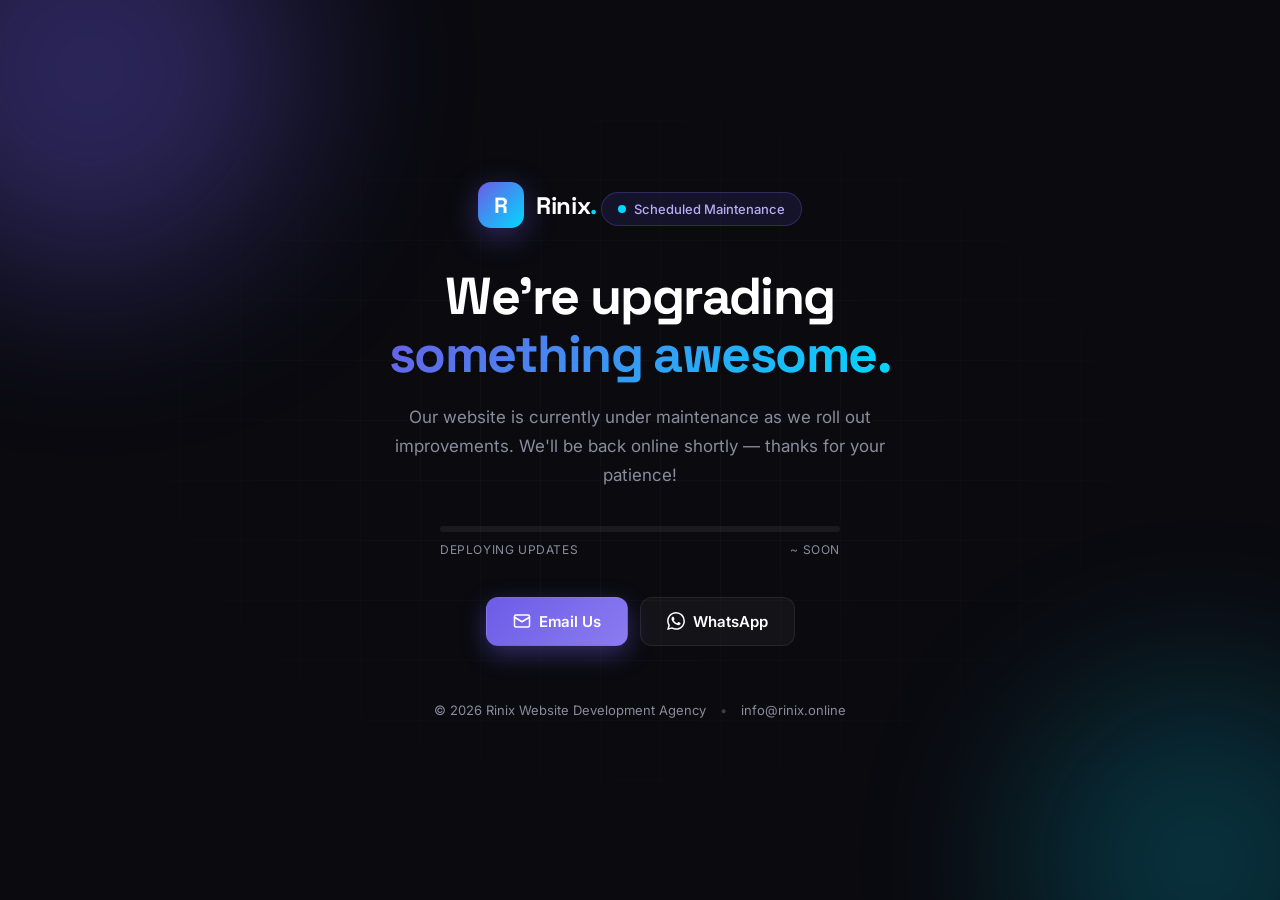
==== commit 47a964b5: "Revamp index.html for rebranding and maintenance Updated the HTML structure and styles for rebrandin" ====
--- a/index.html
+++ b/index.html
@@ -1,81 +1,421 @@
 <!DOCTYPE html>
 <html lang="en">
 <head>
-    <meta charset="UTF-8">
-    <meta name="viewport" content="width=device-width, initial-scale=1.0">
-    <title>We Are Rebranding | Coming Soon</title>
-    <style>
-        * {
-            box-sizing: border-box;
-            margin: 0;
-            padding: 0;
-        }
-        body {
-            font-family: -apple-system, BlinkMacSystemFont, "Segoe UI", Roboto, Oxygen, Ubuntu, Cantarell, sans-serif;
-            background-color: #0b0f19;
-            color: #f3f4f6;
-            min-height: 100vh;
-            display: flex;
-            align-items: center;
-            justify-content: center;
-            padding: 1.5rem;
-        }
-        .card {
-            background: #111827;
-            border: 1px solid #1f2937;
-            border-radius: 1rem;
-            padding: 2.5rem 2rem;
-            max-width: 480px;
-            width: 100%;
-            text-align: center;
-            box-shadow: 0 20px 25px -5px rgba(0, 0, 0, 0.5), 0 8px 10px -6px rgba(0, 0, 0, 0.5);
-        }
-        .badge {
-            display: inline-block;
-            background: rgba(59, 130, 246, 0.1);
-            color: #60a5fa;
-            border: 1px solid rgba(59, 130, 246, 0.25);
-            font-size: 0.8rem;
-            font-weight: 600;
-            padding: 0.35rem 0.85rem;
-            border-radius: 9999px;
-            margin-bottom: 1.5rem;
-            text-transform: uppercase;
-            letter-spacing: 0.05em;
-        }
-        h1 {
-            font-size: 1.75rem;
-            font-weight: 700;
-            margin-bottom: 1rem;
-            color: #ffffff;
-            letter-spacing: -0.025em;
-        }
-        p {
-            color: #9ca3af;
-            font-size: 0.95rem;
-            line-height: 1.6;
-            margin-bottom: 2rem;
-        }
-        .divider {
-            height: 1px;
-            background-color: #1f2937;
-            margin-bottom: 1.25rem;
-        }
-        .footer-text {
-            font-size: 0.85rem;
-            color: #6b7280;
-        }
-    </style>
+  <meta charset="UTF-8" />
+  <meta name="viewport" content="width=device-width, initial-scale=1.0" />
+  <title>Rinix — We'll Be Right Back</title>
+  <meta name="description" content="Rinix Website Development Agency is currently under maintenance. We'll be back shortly." />
+  <meta name="robots" content="noindex, nofollow" />
+  <link rel="preconnect" href="https://fonts.googleapis.com" />
+  <link rel="preconnect" href="https://fonts.gstatic.com" crossorigin />
+  <link href="https://fonts.googleapis.com/css2?family=Space+Grotesk:wght@400;500;600;700&family=Inter:wght@400;500&display=swap" rel="stylesheet" />
+  <style>
+    *,
+    *::before,
+    *::after {
+      margin: 0;
+      padding: 0;
+      box-sizing: border-box;
+    }
+
+    :root {
+      --bg: #0a0a0f;
+      --card: #12121a;
+      --primary: #6c5ce7;
+      --primary-glow: rgba(108, 92, 231, 0.4);
+      --accent: #00d9ff;
+      --text: #ffffff;
+      --muted: #8b8b9e;
+      --border: rgba(255, 255, 255, 0.08);
+    }
+
+    html, body {
+      height: 100%;
+    }
+
+    body {
+      font-family: 'Inter', system-ui, -apple-system, sans-serif;
+      background: var(--bg);
+      color: var(--text);
+      display: flex;
+      align-items: center;
+      justify-content: center;
+      min-height: 100vh;
+      padding: 24px;
+      overflow: hidden;
+      position: relative;
+    }
+
+    /* Animated background orbs */
+    .orb {
+      position: fixed;
+      border-radius: 50%;
+      filter: blur(90px);
+      opacity: 0.35;
+      z-index: 0;
+      pointer-events: none;
+    }
+
+    .orb-1 {
+      width: 420px;
+      height: 420px;
+      background: var(--primary);
+      top: -140px;
+      left: -120px;
+      animation: float1 12s ease-in-out infinite;
+    }
+
+    .orb-2 {
+      width: 360px;
+      height: 360px;
+      background: var(--accent);
+      bottom: -140px;
+      right: -100px;
+      opacity: 0.2;
+      animation: float2 14s ease-in-out infinite;
+    }
+
+    @keyframes float1 {
+      0%, 100% { transform: translate(0, 0) scale(1); }
+      50% { transform: translate(60px, 40px) scale(1.1); }
+    }
+
+    @keyframes float2 {
+      0%, 100% { transform: translate(0, 0) scale(1); }
+      50% { transform: translate(-50px, -30px) scale(1.15); }
+    }
+
+    /* Grid overlay */
+    .grid-overlay {
+      position: fixed;
+      inset: 0;
+      background-image:
+        linear-gradient(rgba(255, 255, 255, 0.025) 1px, transparent 1px),
+        linear-gradient(90deg, rgba(255, 255, 255, 0.025) 1px, transparent 1px);
+      background-size: 60px 60px;
+      mask-image: radial-gradient(ellipse at center, black 20%, transparent 75%);
+      -webkit-mask-image: radial-gradient(ellipse at center, black 20%, transparent 75%);
+      z-index: 0;
+      pointer-events: none;
+    }
+
+    .container {
+      position: relative;
+      z-index: 1;
+      max-width: 680px;
+      width: 100%;
+      text-align: center;
+    }
+
+    /* Logo */
+    .logo {
+      display: inline-flex;
+      align-items: center;
+      gap: 12px;
+      margin-bottom: 40px;
+      text-decoration: none;
+      animation: fadeUp 0.8s ease both;
+    }
+
+    .logo-mark {
+      width: 46px;
+      height: 46px;
+      border-radius: 13px;
+      background: linear-gradient(135deg, var(--primary), var(--accent));
+      display: grid;
+      place-items: center;
+      font-family: 'Space Grotesk', sans-serif;
+      font-weight: 700;
+      font-size: 22px;
+      color: #fff;
+      box-shadow: 0 8px 30px var(--primary-glow);
+    }
+
+    .logo-text {
+      font-family: 'Space Grotesk', sans-serif;
+      font-size: 24px;
+      font-weight: 700;
+      letter-spacing: -0.02em;
+      color: var(--text);
+    }
+
+    .logo-text span {
+      color: var(--accent);
+    }
+
+    /* Status badge */
+    .status-badge {
+      display: inline-flex;
+      align-items: center;
+      gap: 8px;
+      padding: 8px 16px;
+      border-radius: 100px;
+      background: rgba(108, 92, 231, 0.12);
+      border: 1px solid rgba(108, 92, 231, 0.3);
+      font-size: 13px;
+      font-weight: 500;
+      color: #b8adf5;
+      margin-bottom: 28px;
+      animation: fadeUp 0.8s ease 0.1s both;
+    }
+
+    .status-dot {
+      width: 8px;
+      height: 8px;
+      border-radius: 50%;
+      background: var(--accent);
+      box-shadow: 0 0 0 0 rgba(0, 217, 255, 0.6);
+      animation: pulse 2s infinite;
+    }
+
+    @keyframes pulse {
+      0% { box-shadow: 0 0 0 0 rgba(0, 217, 255, 0.6); }
+      70% { box-shadow: 0 0 0 10px rgba(0, 217, 255, 0); }
+      100% { box-shadow: 0 0 0 0 rgba(0, 217, 255, 0); }
+    }
+
+    /* Heading */
+    h1 {
+      font-family: 'Space Grotesk', sans-serif;
+      font-size: clamp(32px, 6vw, 52px);
+      font-weight: 700;
+      line-height: 1.1;
+      letter-spacing: -0.03em;
+      margin-bottom: 20px;
+      animation: fadeUp 0.8s ease 0.2s both;
+    }
+
+    h1 .gradient {
+      background: linear-gradient(135deg, var(--primary) 0%, var(--accent) 100%);
+      -webkit-background-clip: text;
+      background-clip: text;
+      -webkit-text-fill-color: transparent;
+    }
+
+    p {
+      font-size: clamp(15px, 2vw, 17px);
+      line-height: 1.7;
+      color: var(--muted);
+      max-width: 520px;
+      margin: 0 auto 36px;
+      animation: fadeUp 0.8s ease 0.3s both;
+    }
+
+    /* Progress bar */
+    .progress-wrap {
+      max-width: 400px;
+      margin: 0 auto 40px;
+      animation: fadeUp 0.8s ease 0.4s both;
+    }
+
+    .progress-track {
+      height: 6px;
+      background: rgba(255, 255, 255, 0.07);
+      border-radius: 100px;
+      overflow: hidden;
+    }
+
+    .progress-bar {
+      height: 100%;
+      width: 0%;
+      border-radius: 100px;
+      background: linear-gradient(90deg, var(--primary), var(--accent));
+      animation: load 4s ease-in-out infinite;
+      box-shadow: 0 0 12px var(--primary-glow);
+    }
+
+    @keyframes load {
+      0% { width: 0%; }
+      50% { width: 75%; }
+      100% { width: 100%; }
+    }
+
+    .progress-label {
+      display: flex;
+      justify-content: space-between;
+      font-size: 12px;
+      color: var(--muted);
+      margin-top: 10px;
+      letter-spacing: 0.05em;
+      text-transform: uppercase;
+    }
+
+    /* Contact / CTA */
+    .cta-group {
+      display: flex;
+      gap: 12px;
+      justify-content: center;
+      flex-wrap: wrap;
+      animation: fadeUp 0.8s ease 0.5s both;
+    }
+
+    .btn {
+      display: inline-flex;
+      align-items: center;
+      gap: 8px;
+      padding: 14px 26px;
+      border-radius: 12px;
+      font-size: 15px;
+      font-weight: 600;
+      text-decoration: none;
+      transition: all 0.25s ease;
+      border: 1px solid transparent;
+      cursor: pointer;
+    }
+
+    .btn-primary {
+      background: linear-gradient(135deg, var(--primary), #8b7cf0);
+      color: #fff;
+      box-shadow: 0 8px 24px var(--primary-glow);
+    }
+
+    .btn-primary:hover {
+      transform: translateY(-2px);
+      box-shadow: 0 12px 32px var(--primary-glow);
+    }
+
+    .btn-ghost {
+      background: rgba(255, 255, 255, 0.04);
+      border-color: var(--border);
+      color: var(--text);
+    }
+
+    .btn-ghost:hover {
+      background: rgba(255, 255, 255, 0.08);
+      border-color: rgba(255, 255, 255, 0.18);
+      transform: translateY(-2px);
+    }
+
+    .btn svg {
+      width: 18px;
+      height: 18px;
+    }
+
+    /* Footer */
+    .footer {
+      margin-top: 56px;
+      font-size: 13px;
+      color: var(--muted);
+      animation: fadeUp 0.8s ease 0.6s both;
+    }
+
+    .footer a {
+      color: var(--muted);
+      text-decoration: none;
+      transition: color 0.2s ease;
+    }
+
+    .footer a:hover {
+      color: var(--accent);
+    }
+
+    .footer .divider {
+      margin: 0 10px;
+      opacity: 0.4;
+    }
+
+    @keyframes fadeUp {
+      from {
+        opacity: 0;
+        transform: translateY(24px);
+      }
+      to {
+        opacity: 1;
+        transform: translateY(0);
+      }
+    }
+
+    /* Reduced motion */
+    @media (prefers-reduced-motion: reduce) {
+      *, *::before, *::after {
+        animation-duration: 0.01ms !important;
+        animation-iteration-count: 1 !important;
+        transition-duration: 0.01ms !important;
+      }
+    }
+
+    @media (max-width: 480px) {
+      .orb { filter: blur(70px); }
+      .logo-mark { width: 40px; height: 40px; font-size: 19px; }
+      .logo-text { font-size: 21px; }
+      .cta-group { flex-direction: column; }
+      .btn { width: 100%; justify-content: center; }
+    }
+  </style>
 </head>
 <body>
-    <div class="card">
-        <span class="badge">Official Announcement</span>
-        <h1>We Are Rebranding</h1>
-        <p>Our digital platform is currently undergoing a planned transition and complete brand overhaul. We will be launching under our new name and domain very soon.</p>
-        <div class="divider"></div>
-        <div class="footer-text">
-            Thank you for your patience and support.
-        </div>
+  <!-- Background effects -->
+  <div class="orb orb-1"></div>
+  <div class="orb orb-2"></div>
+  <div class="grid-overlay"></div>
+
+  <main class="container">
+    <!-- Logo -->
+    <a href="/" class="logo" aria-label="Rinix Home">
+      <div class="logo-mark">R</div>
+      <div class="logo-text">Rinix<span>.</span></div>
+    </a>
+
+    <!-- Status -->
+    <div class="status-badge">
+      <span class="status-dot"></span>
+      Scheduled Maintenance
     </div>
+
+    <!-- Heading -->
+    <h1>
+      We're upgrading<br />
+      <span class="gradient">something awesome.</span>
+    </h1>
+
+    <!-- Description -->
+    <p>
+      Our website is currently under maintenance as we roll out improvements.
+      We'll be back online shortly — thanks for your patience!
+    </p>
+
+    <!-- Progress -->
+    <div class="progress-wrap">
+      <div class="progress-track">
+        <div class="progress-bar"></div>
+      </div>
+      <div class="progress-label">
+        <span>Deploying updates</span>
+        <span>~ Soon</span>
+      </div>
+    </div>
+
+    <!-- CTA -->
+    <div class="cta-group">
+      <a href="mailto:info@rinix.online" class="btn btn-primary">
+        <svg viewBox="0 0 24 24" fill="none" stroke="currentColor" stroke-width="2" stroke-linecap="round" stroke-linejoin="round">
+          <rect x="2" y="4" width="20" height="16" rx="2" />
+          <path d="m22 7-10 6L2 7" />
+        </svg>
+        Email Us
+      </a>
+      <a href="https://wa.me/919725936153" target="_blank" rel="noopener" class="btn btn-ghost">
+        <svg viewBox="0 0 24 24" fill="currentColor">
+          <path d="M17.472 14.382c-.297-.149-1.758-.867-2.03-.967-.273-.099-.471-.148-.67.15-.197.297-.767.966-.94 1.164-.173.199-.347.223-.644.075-.297-.15-1.255-.463-2.39-1.475-.883-.788-1.48-1.761-1.653-2.059-.173-.297-.018-.458.13-.606.134-.133.298-.347.446-.52.149-.174.198-.298.298-.497.099-.198.05-.371-.025-.52-.075-.149-.669-1.612-.916-2.207-.242-.579-.487-.5-.669-.51-.173-.008-.371-.01-.57-.01-.198 0-.52.074-.792.372-.272.297-1.04 1.016-1.04 2.479 0 1.462 1.065 2.875 1.213 3.074.149.198 2.096 3.2 5.077 4.487.709.306 1.262.489 1.694.625.712.227 1.36.195 1.871.118.571-.085 1.758-.719 2.006-1.413.248-.694.248-1.289.173-1.413-.074-.124-.272-.198-.57-.347m-5.421 7.403h-.004a9.87 9.87 0 01-5.031-1.378l-.361-.214-3.741.982.998-3.648-.235-.374a9.86 9.86 0 01-1.51-5.26c.001-5.45 4.436-9.884 9.888-9.884 2.64 0 5.122 1.03 6.988 2.898a9.825 9.825 0 012.893 6.994c-.003 5.45-4.437 9.884-9.885 9.884m8.413-18.297A11.815 11.815 0 0012.05 0C5.495 0 .16 5.335.157 11.892c0 2.096.547 4.142 1.588 5.945L.057 24l6.305-1.654a11.882 11.882 0 005.683 1.448h.005c6.554 0 11.89-5.335 11.893-11.893a11.821 11.821 0 00-3.48-8.413z"/>
+        </svg>
+        WhatsApp
+      </a>
+    </div>
+
+    <!-- Footer -->
+    <footer class="footer">
+      &copy; <span id="year"></span> Rinix Website Development Agency
+      <span class="divider">•</span>
+      <a href="mailto:info@rinix.online">info@rinix.online</a>
+    </footer>
+  </main>
+
+  <script>
+    // Auto-update year
+    document.getElementById('year').textContent = new Date().getFullYear();
+
+    // Optional: auto-refresh every 5 minutes to check if site is back
+    // setTimeout(() => location.reload(), 300000);
+  </script>
 </body>
 </html>
